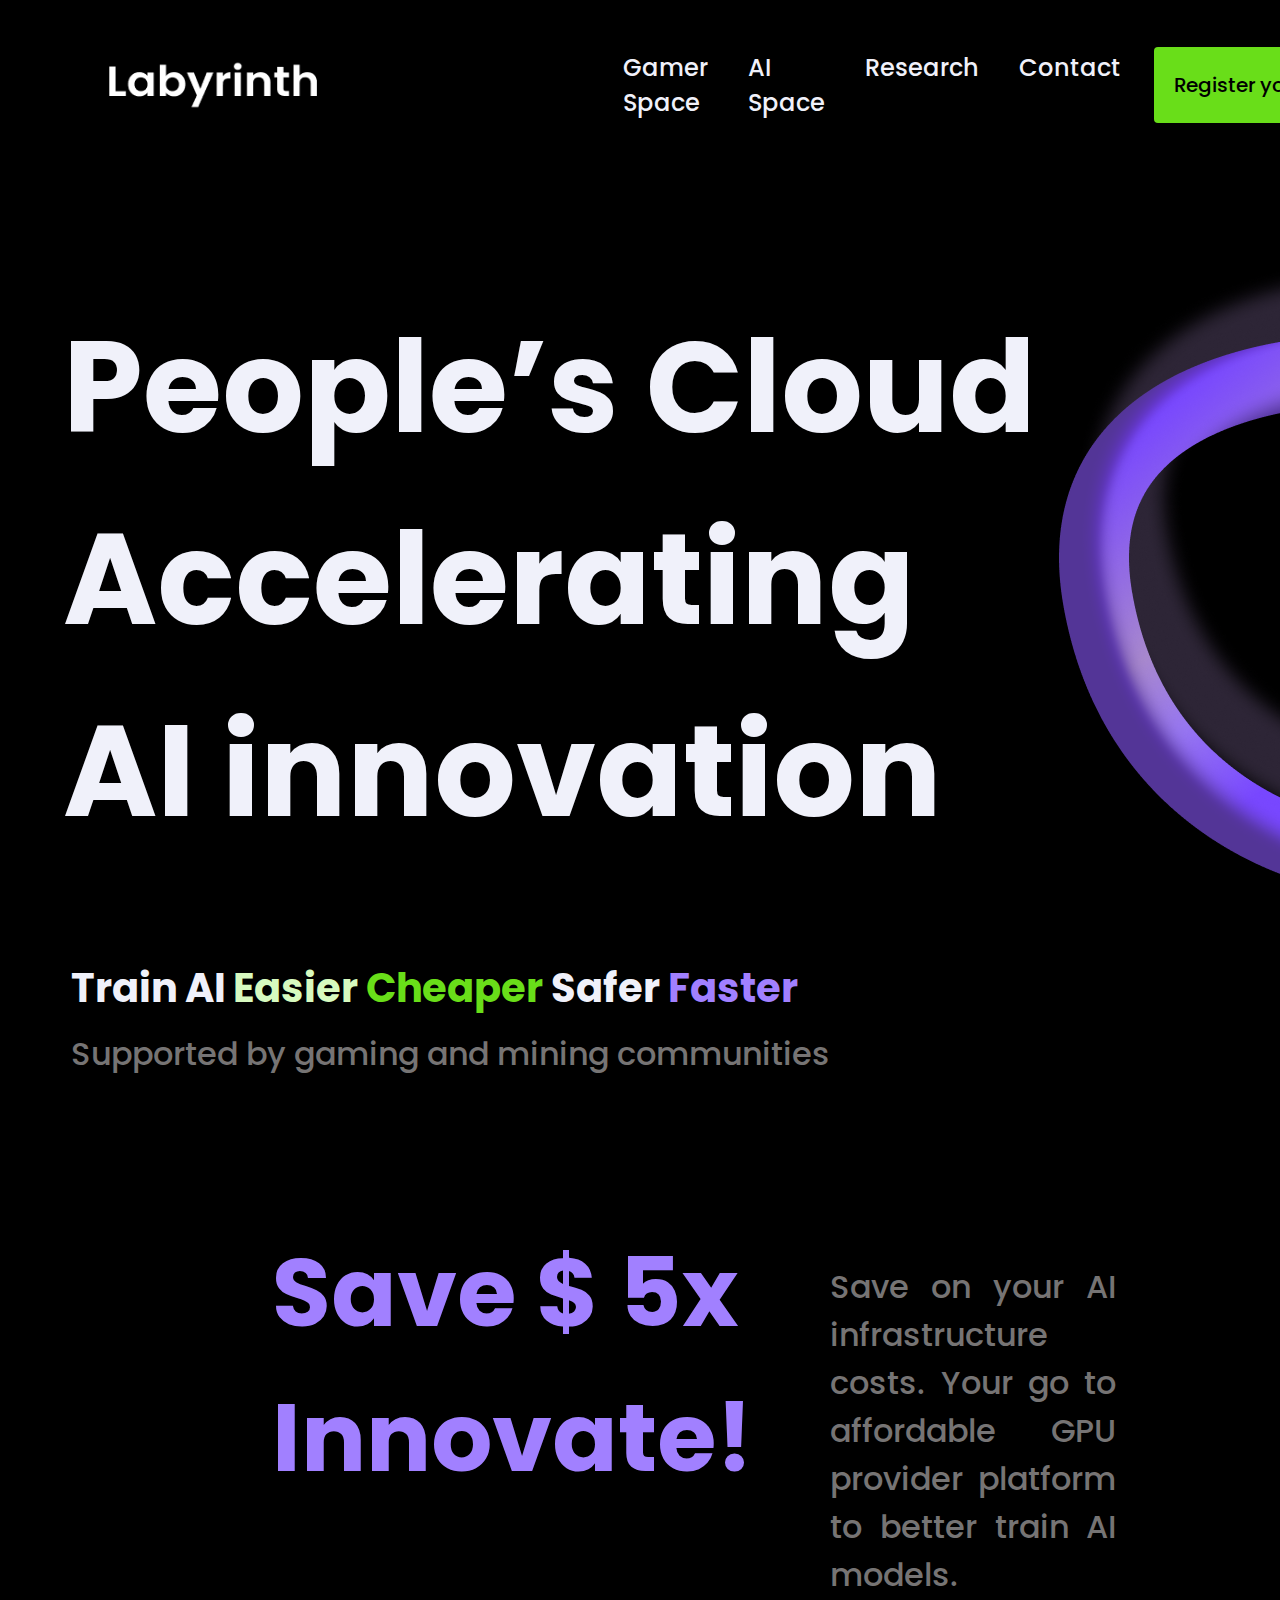
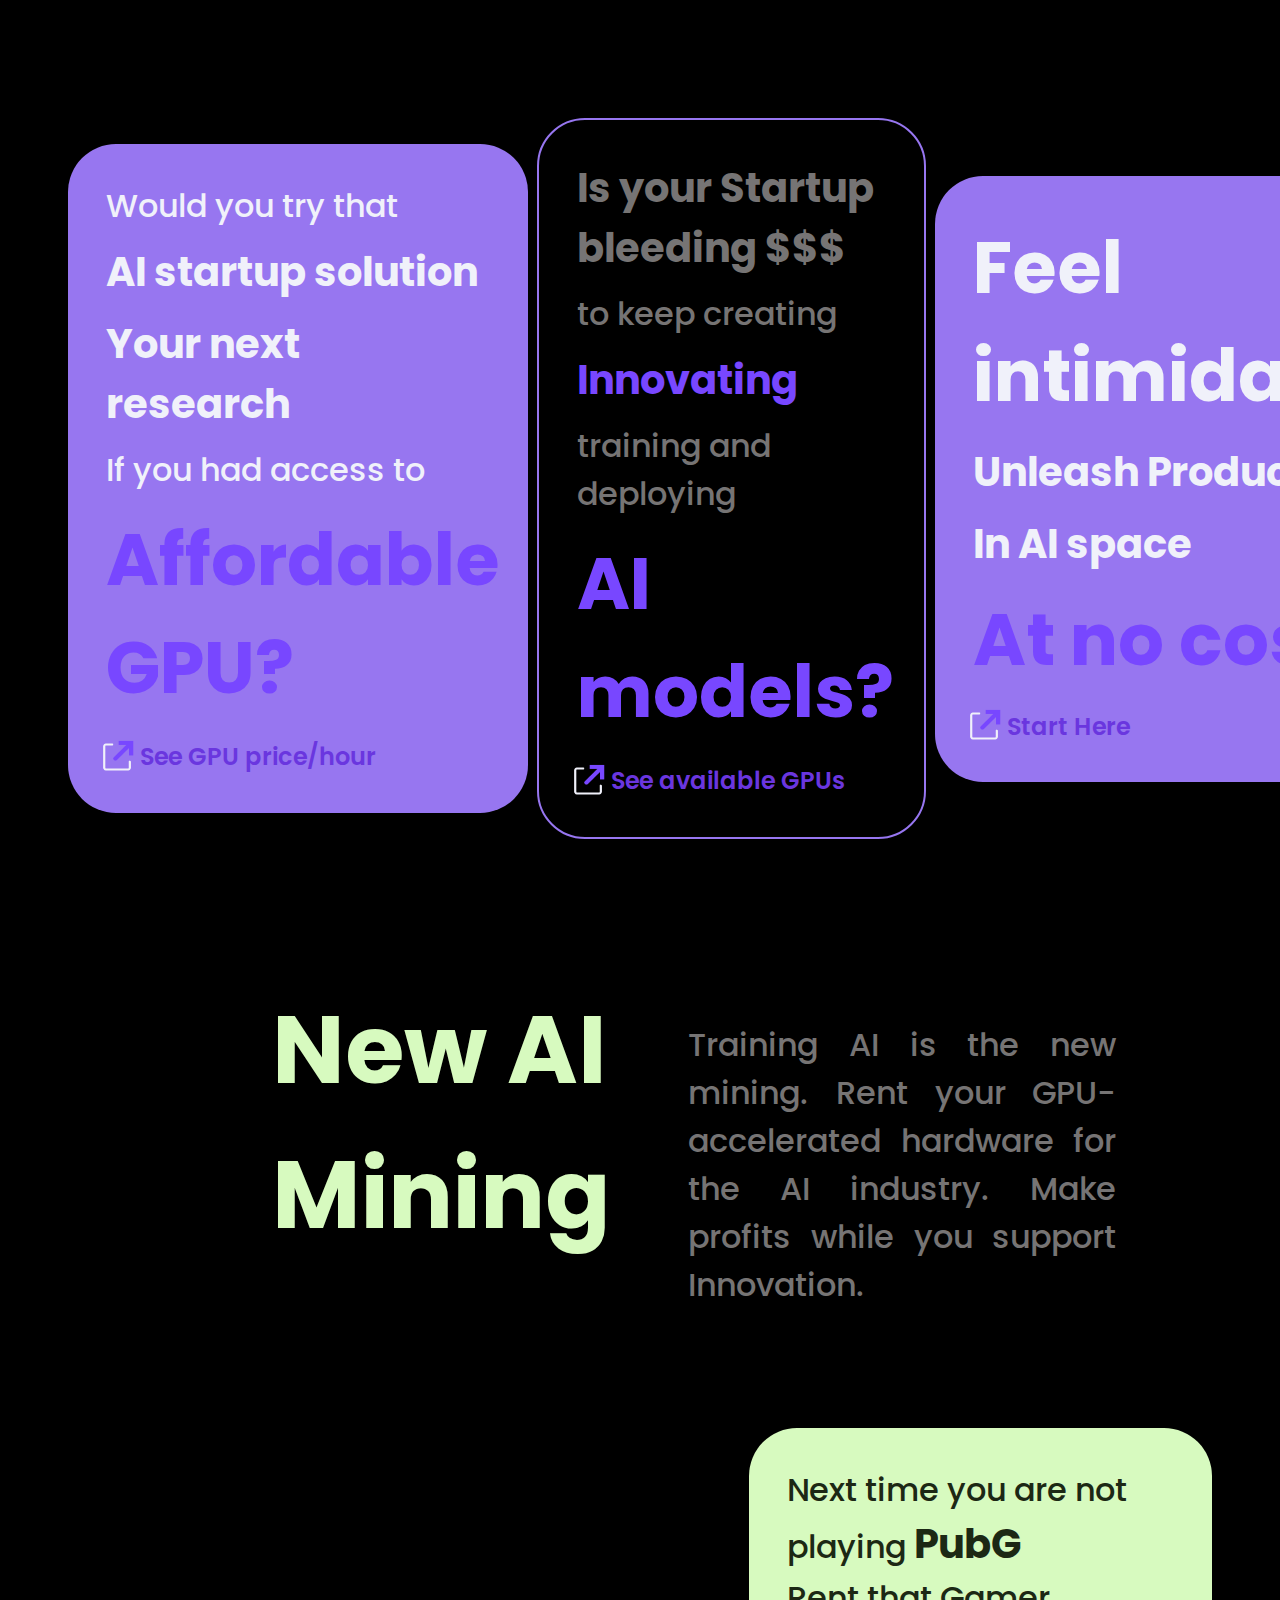
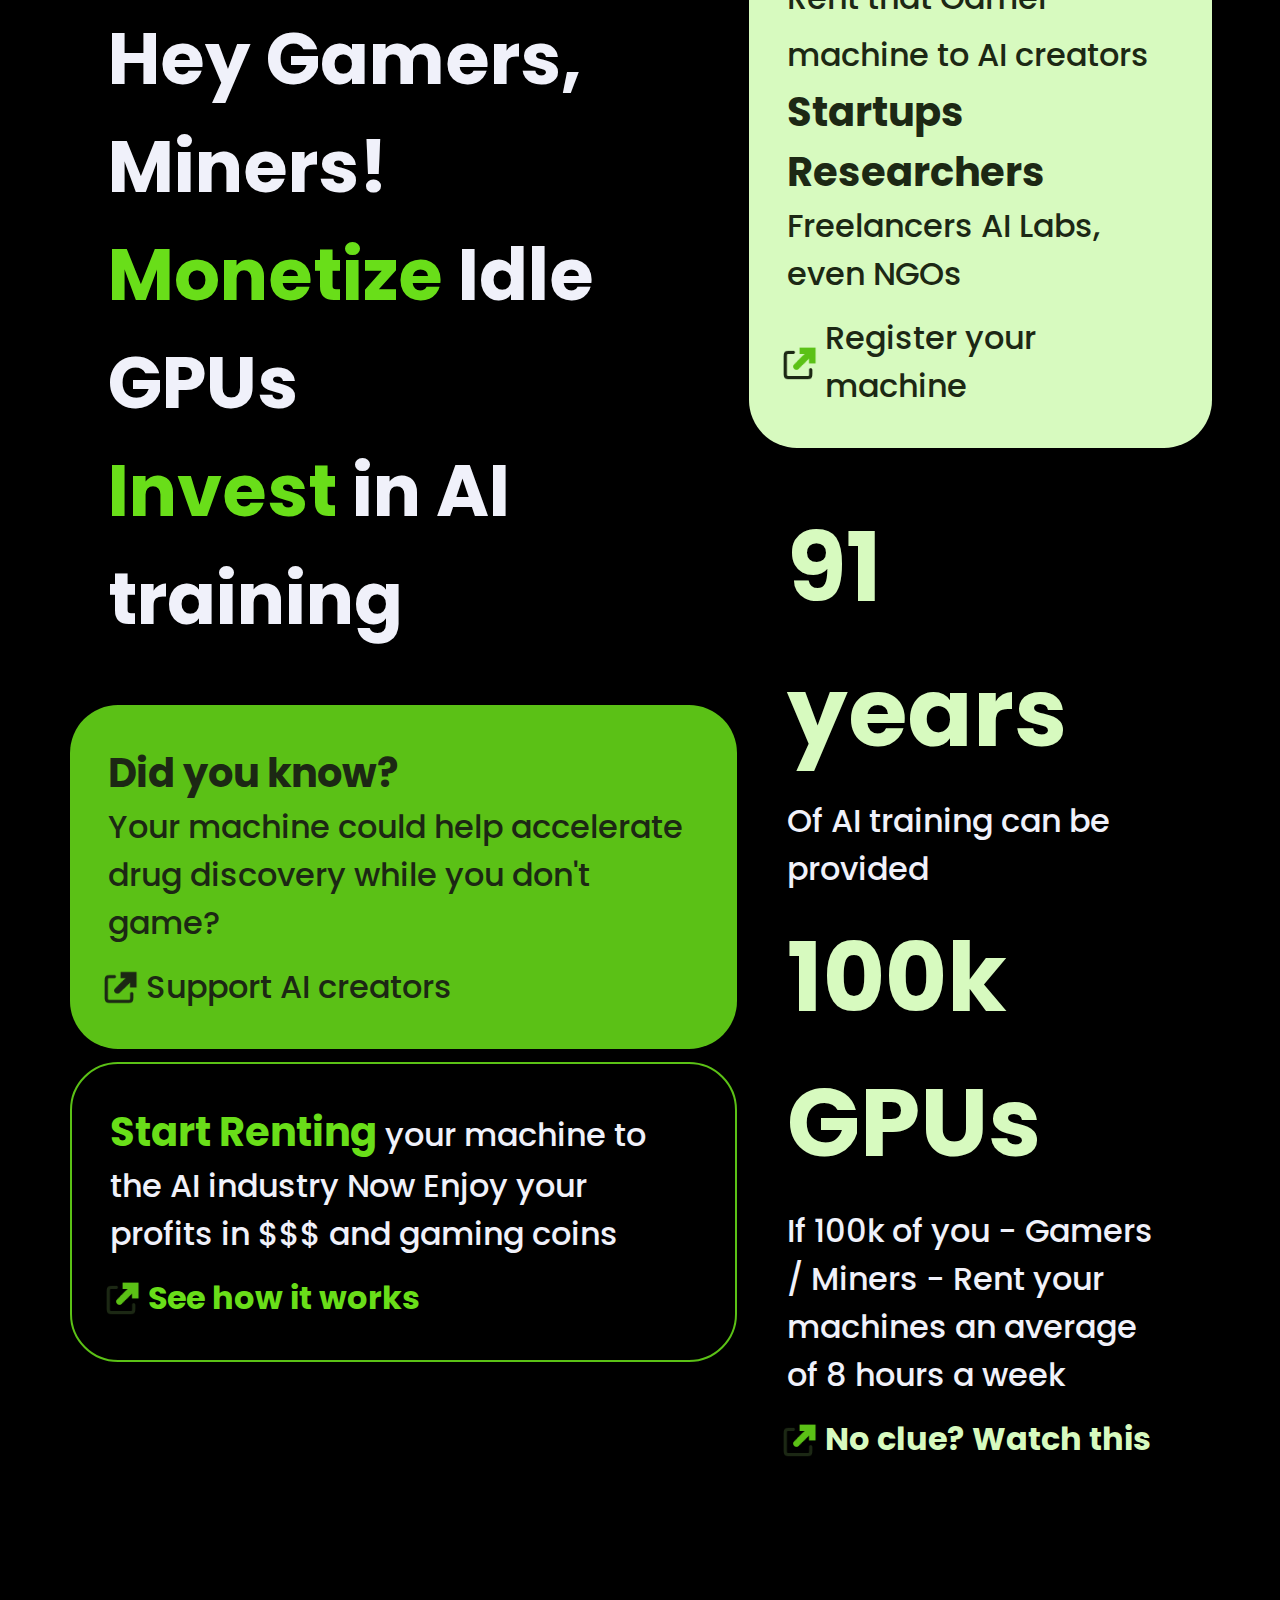
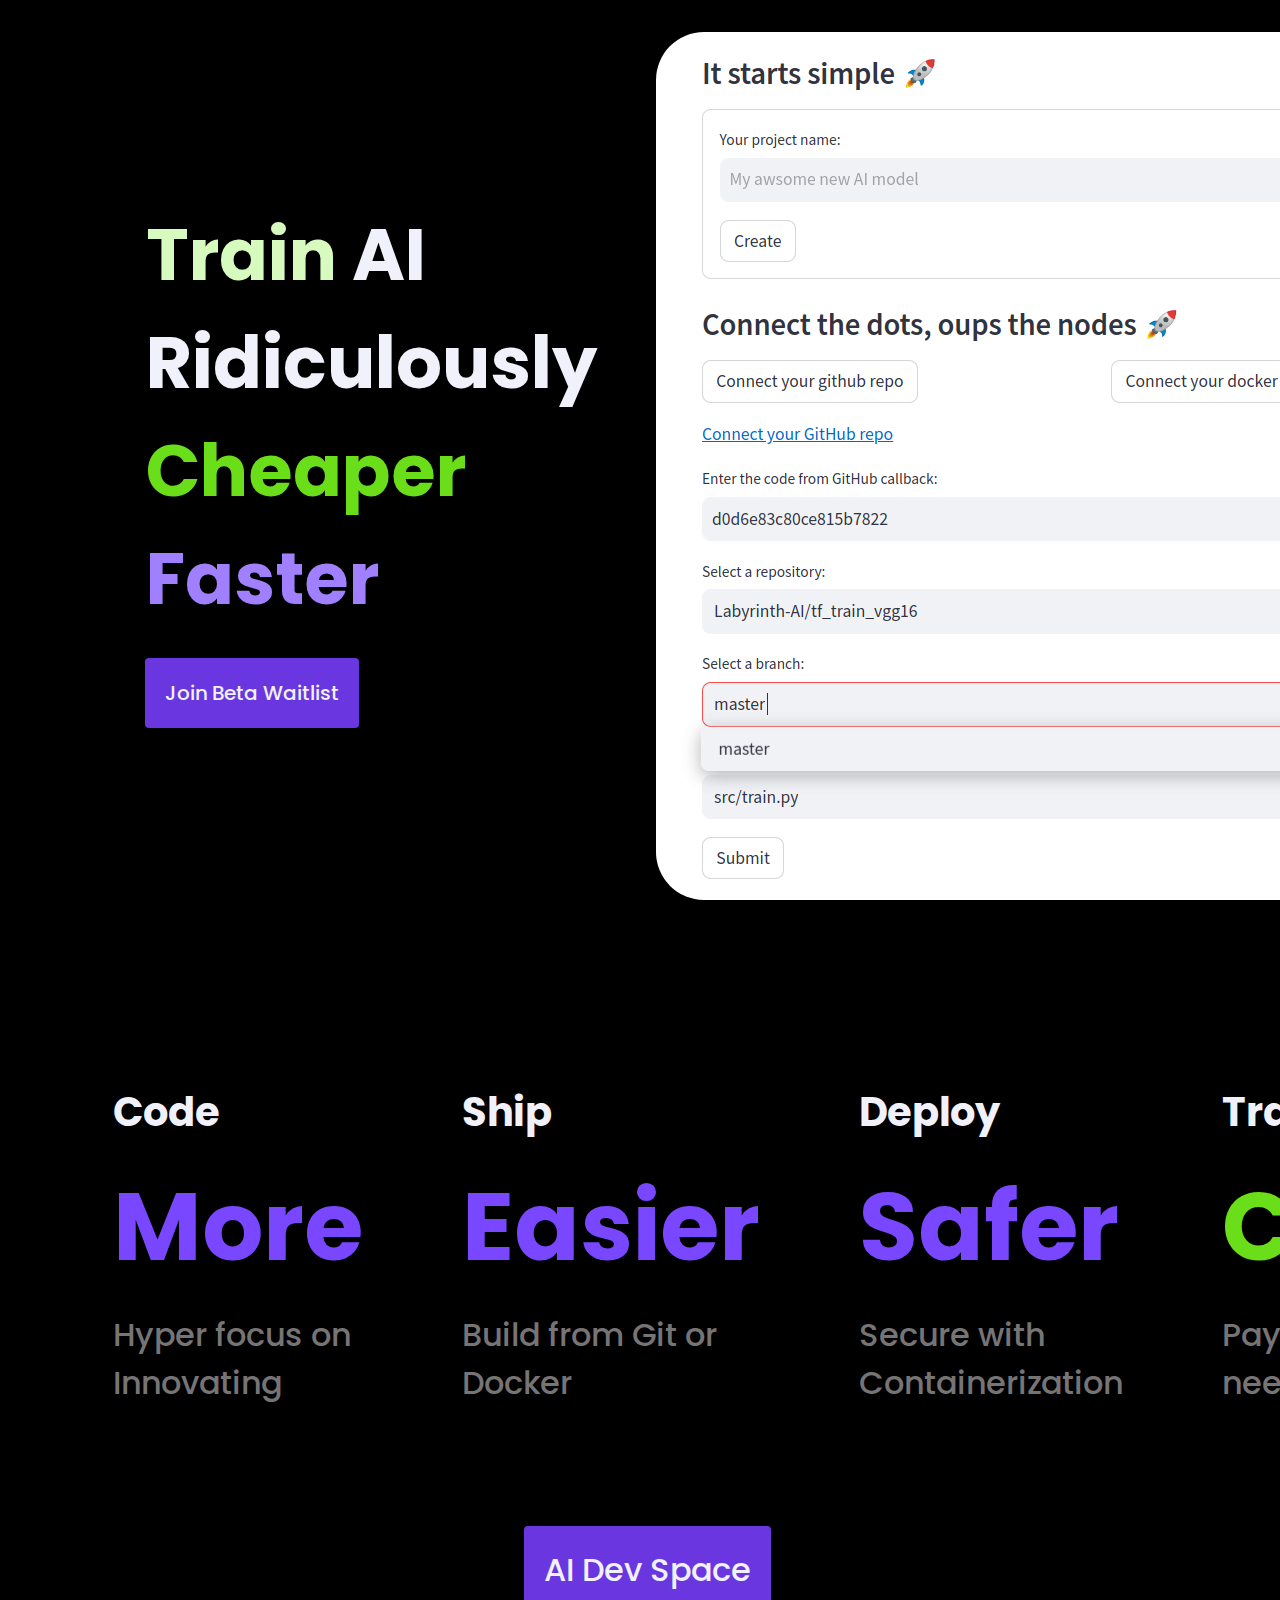
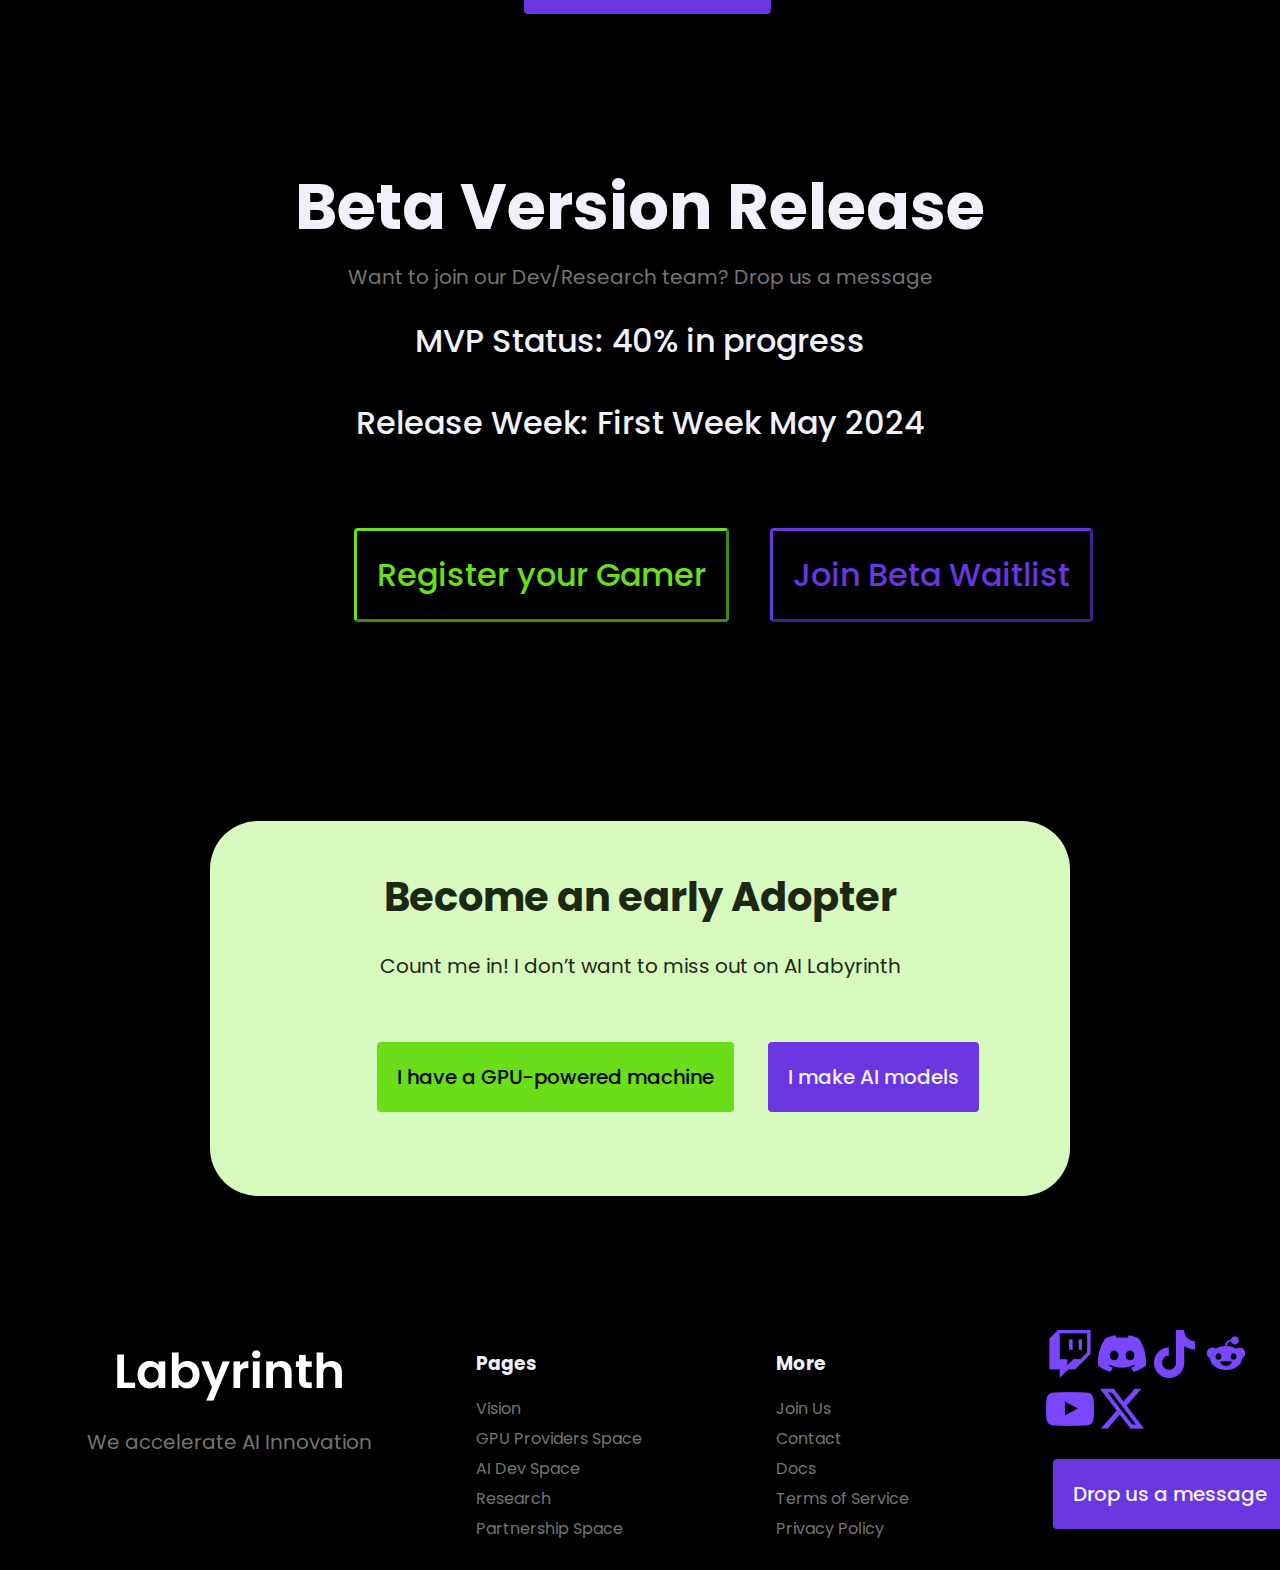
==== index.html @ 51600e89 "full moon init" ====
<!doctype html>
<html lang="en-US">
<head>
    <!-- Required meta tags -->
    <meta charset="UTF-8">
    <meta name="viewport" content="width=device-width, initial-scale=1.0">
    <meta http-equiv="X-UA-Compatible" content="ie=edge">
    <title>AI LABYRINTH</title>
    <link rel="preconnect" href="https://fonts.gstatic.com">
  <link rel="stylesheet" href="https://fonts.googleapis.com/css2?family=Poppins:wght@300;400;500;600;700;800;900&display=swap">
    <!-- Favicon -->
    <link rel="shortcut icon" href="images/favicon.ico"/>
    <link rel="stylesheet" href="css/main.css"/>
    <link rel="stylesheet" href="css/responsive.css"/>
</head>

<body>
    <!-- Loader -->
        <!-- <div id="loading">
            <div id="loading-center">
                <img src="images/loader.gif" alt="loader">
            </div>
        </div> -->
    <!-- loading end -->
    <header>
        <div class="logo">
            <img src="Assets/logo.png" alt="">
        </div>
        <div class="navbar-container">
            <div>
                <navbar>
                    <ul>
                        <li><a href="index.html">Gamer Space</a> </li>
                        <li><a href="index.html">AI Space</a> </li>
                        <li><a href="index.html">Research</a> </li>
                        <li><a href="index.html">Contact</a> </li>
                    </ul>
                </navbar>
            </div>
            <div class="nav-btns">
                <button id="register-gamer">Register your Gamer </button>
                <button id="join-laby">  Join the Laby</button>
            </div>

        </div>
    </header>

    <div class="landing">
        <div class="landing-text">
            <div class="landing-big-text">
            <h1> People’s Cloud <br> Accelerating  <br>
                AI innovation</h1>
            </div>
            <div class="bento-font-medium">
                <p class="bento-font-medium">Train AI <span class="highlight-vert-light"> Easier  </span> 
                    <span class="highlight-vert"> Cheaper  </span>
                    Safer  
                    <span class="highlight-mauve"> Faster  </span></p>
                <p class="bento-font-small highlight-grey">Supported by gaming and mining communities</p>
            </div>
        </div>
        <div class="landing-img">
            <img src="Assets/3D Object.png" alt="">
        </div>
    </div>
    <div> 
        <div class="bento-header">
            <div>
                <p class="bento-font-largest highlight-mauve"> Save $ 5x Innovate!</p>
            </div>
            <div class="description-container">
                <p class="bento-font-small highlight-grey"> Save on your AI infrastructure costs.
                    Your go to affordable GPU provider platform to better train AI models.
                </p>
            </div>
        </div>
        <div class="pitch-container">
            <div class="slider-left">
    
                <div class="bento-card mauve">
                    <p class="bento-font-small">Would you try that </p>
                    <p class="bento-font-medium">AI startup solution</p>
                    <p class="bento-font-medium">Your next research</p>
                    <p class="bento-font-small">If you had access to </p>
                    <p class="bento-font-large highlight-purple">Affordable GPU?</p>
                    <div class="bottom-bento-card">
                        <div class="arrow-open-icon"> <img src="Assets/arrow-open-icon-mauve.png" alt=""></div>
                        <div class="secondary-action"> <a href="">See GPU price/hour</a></div>
                    </div>
                </div>
            </div>
            <div class="slider-middle">
    
                <div class="bento-card" id="bento-mauve-dark">
                    <p class="bento-font-medium highlight-grey">Is your Startup bleeding $$$</p>
                    <p class="bento-font-small highlight-grey">to keep creating</p>
                    <p class="bento-font-medium highlight-purple">Innovating </p>
                    <p class="bento-font-small highlight-grey">training and deploying</p>
                    <p class="bento-font-large highlight-purple">AI models?</p>
                    <div class="bottom-bento-card">
                        <div class="arrow-open-icon"> <img src="Assets/arrow-open-icon-mauve.png" alt=""></div>
                        <div class="secondary-action"> <a href="">See available GPUs</a></div>
                    </div>
                </div>
            </div>
            <div class="slider-right">
    
                <div class="bento-card mauve">
                    <p class="bento-font-large">Feel intimidated?</p>
                    <p class="bento-font-medium">Unleash Productivity</p>
                    <p class="bento-font-medium">In AI space </p>
                    <p class="bento-font-large highlight-purple">At no cost</p>
                    <div class="bottom-bento-card">
                        <div class="arrow-open-icon"> <img src="Assets/arrow-open-icon-mauve.png" alt=""></div>
                        <div class="secondary-action"> <a href="">Start Here</a></div>
                    </div>
                </div>
            </div>
        </div>
        <div class="bento-header">
            <div>
                <p class="bento-font-largest highlight-vert-light"> New AI Mining</p>
            </div>
            <div class="description-container">
                <p class="bento-font-small highlight-grey"> Training AI is the new mining. Rent your GPU-accelerated hardware for the AI industry. Make profits while you support Innovation.</p>
            </div>
        </div>
        <div class="pitch-container">

            <div class="slider-middle">
                <div class="bento-card">
                    <p class="bento-font-large"> Hey Gamers, Miners!<span class="highlight-vert"> Monetize </span>  Idle GPUs <br> <span class="highlight-vert"> Invest </span> in AI training</p>
                </div>
                <div class="bento-container-small">

                    <div class="bento-card vert">
                        <p class="bento-font-small">
                            <span class="bento-font-medium">Did you know?</span> <br>Your machine could help accelerate drug discovery while you don't game?
                        </p>
                        <div class="bottom-bento-card">
                            <div class="arrow-open-icon"> <img src="Assets/arrow-open-icon-dark.png" alt=""></div>
                            <div> <a href=""> <p class="bento-font-small">Support AI creators </p> </a></div>
                        </div>
                    </div>
                    <div class="bento-card" id="bento-dark">
                        
                        <p class="bento-font-small"> 
                            <span class="bento-font-medium highlight-vert">Start Renting</span> your machine to the AI industry Now Enjoy your profits in $$$ and gaming coins
                        </p>
                        <div class="bottom-bento-card">
                            <div class="arrow-open-icon"> <img src="Assets/arrow-open-icon-vert.png" alt=""></div>
                            <div> <a href="">  <p class="bento-font-small highlight-vert"> See how it works </p> </a></div>
                        </div>
                    </div>
    
                </div>
    
            </div>
            <div class="slider-right">
                <div class="bento-card vert-light">
                    <p class="bento-font-small"> Next time you are not playing <span class="bento-font-medium">PubG</span>
                    <br> Rent that Gamer machine to AI creators<span class="bento-font-medium"> Startups Researchers </span> Freelancers AI Labs, even NGOs </p>
                    <div class="bottom-bento-card">
                        <div class="arrow-open-icon"> <img src="Assets/arrow-open-icon-vert.png" alt=""></div>
                        <div> <a href=""> <p class="bento-font-small"> Register your machine </p> </a></div>
                    </div>
                </div>
                <div class="bento-card">
                    <p class="bento-font-largest highlight-vert-light"> 
                        91 years
                    </p>
                    <p class="bento-font-small">Of AI training can be provided</p>
                    <p class="bento-font-largest highlight-vert-light"> 
                        100k GPUs
                    </p>
                    <p class="bento-font-small">If 100k of you - Gamers / Miners - Rent your machines an average of 8 hours a week</p>
                    <div class="bottom-bento-card">
                        <div class="arrow-open-icon"> <img src="Assets/arrow-open-icon-vert.png" alt=""></div>
                        <div> <a href=""> <p class="bento-font-small highlight-vert-light">No clue? Watch this</p> </a></div>
                    </div>
                </div>
    
            </div>
    
        </div>
    </div>
   
    <div class="demo-container">
        <div class="slider-left"> 
            <p class="bento-font-large"> <span class="highlight-vert-light">Train </span>AI <br>Ridiculously 
                <br> <span class="highlight-vert"> Cheaper</span> <br>
                <span class="highlight-mauve"> Faster</span></p> 
            <div class="nav-btns">
                <button class="nav-btn" id="join-beta"> Join Beta Waitlist</button>
            </div>
        </div>
        <div class="demo-video-container slider-right"> 
            <div class="landing-img">
                <img src="Assets/laby_demo1.png" alt="">
            </div>
        </div>
    </div>
    <div>
        <div class="pitch-container">
            <div class="bento-card">
                <p class="bento-font-medium">Code</p>
                <p class="bento-font-largest highlight-purple">More</p>
                <p class="bento-font-small highlight-grey">Hyper focus on Innovating</p>
            </div>
            <div class="bento-card">
                <p class="bento-font-medium">Ship</p>
                <p class="bento-font-largest highlight-purple">Easier</p>
                <p class="bento-font-small highlight-grey">Build from Git or Docker</p>
            </div>
            <div class="bento-card">
                <p class="bento-font-medium">Deploy</p>
                <p class="bento-font-largest highlight-purple">Safer</p>
                <p class="bento-font-small highlight-grey">Secure with Containerization</p>
            </div>
            <div class="bento-card">
                <p class="bento-font-medium">Train</p>
                <p class="bento-font-largest highlight-vert">Cheaper</p>
                <p class="bento-font-small highlight-grey">Pay for just your GPU needs</p>
            </div>
        </div>
        <div class="centered-btn"> 
            <div class="nav-btns">
                <button class="nav-btn" id="join-beta"> <span class="bento-font-small">AI Dev Space</span></button>
            </div>
        </div>
    </div>
    <div class="beta-container">
        <div>
            <h2>Beta Version Release</h2>
            <p class="highlight-grey">Want to join our Dev/Research team? <a href="#" class="highlight-grey"> Drop us a message</a></p>
            
        </div>
        <div class="row">
            <div style="width: -webkit-fill-available;"> <p class="bento-font-small"> MVP Status: 40% in progress</p></div>  
        </div>
        <div class="row">
            <div style="width: -webkit-fill-available;"> <p class="bento-font-small"> Release Week: First Week May 2024</p></div>  
        </div>
        <div class="row">
            <div class="nav-btns">
                <button id="join-laby"> <span  class="bento-font-small"> Register your Gamer </span></button>
                <button id="join-laby-mauve">  <span  class="bento-font-small">Join Beta Waitlist</span></button>
            </div>
        </div>

    </div>

    <div class="beta-container">
        <div class="bento-card vert-light">
            <!-- <div class="row">
                <input type="email" placeholder="Here is my @email, I don’t want to miss out on AI Labyrinth">
            </div> -->
            <div class="row">
                <p class="bento-font-medium">Become an early Adopter</p>
            </div>
            <div>
                <p class="highlight-grey"> Count me in! I don’t want to miss out on AI Labyrinth</p>
            </div>
            <div class="row">
                <div class="nav-btns">
                    <button id="register-gamer"> I have a GPU-powered machine</button>
                    <button id="join-beta">I make AI models</button>
                </div>
            </div>

        </div>
    </div>
    <!-- Footer -->
    
    <footer>
        <div class="footer-section"> 
            <div class="logo-div">
                <div class="logo">
                    <img src="Assets/logo.png" alt="">
                </div>
                <div>
                    <p class="highlight-grey">We accelerate AI Innovation</p>
                </div>
            </div>
        
            <div class="footer-div">
                <div class="footer-links">
                    <div class="column">
                        <h3>Pages</h3>
                        <ul class="highlight-grey">
                            <li><a href="#">Vision</a></li>
                            <li><a href="#">GPU Providers Space</a></li>
                            <li><a href="#">AI Dev Space</a></li>
                            <li><a href="#">Research</a></li>
                            <li><a href="#">Partnership Space</a></li>
                        </ul>
                    </div>
                    <div class="column">
                        <h3>More</h3>
                        <ul class="highlight-grey">
                            <li><a href="#">Join Us</a></li>
                            <li><a href="#">Contact</a></li>
                            <li><a href="#">Docs</a></li>
                            <li><a href="#">Terms of Service</a></li>
                            <li><a href="#">Privacy Policy</a></li>
                        </ul>
                    </div>
                </div>
            </div>
        
            <div>
                <div class="social-icons">
                    <a href="#"><img src="Assets/Social_Twitch.png" alt=""></a>
                    <a href="#"><img src="Assets/Social_Discord.png" alt=""></a>
                    <a href="#"><img src="Assets/Social_Tiktok.png" alt=""></a>
                    <a href="#"><img src="Assets/Social_Reddit.png" alt=""></a>
                    <a href="#"><img src="Assets/Social_YT.png" alt=""></a>
                    <a href="#"><img src="Assets/Social Icons.png" alt=""></a>
                </div>
                <div class="nav-btns">
                    <button id="join-beta">Drop us a message</button>
                </div>
            </div>
        </div>
        
    </footer>
    

    <script src="js/script.js"></script>
</body>

</html>
---- css/main.css ----
body{
    background-color: #000000;
    color: #f0f1fa; 
    font-family: 'Poppins', sans-serif;
    overflow-x: hidden;
    margin: 1%;
}

a { color: #f0f1fa; outline: none; text-decoration: none !important; font-family: 'Poppins', sans-serif; font-weight: 400;}
a:focus, a:hover { color: #69DE19; outline: none; font-weight: 500;}
header { position: relative; width: 100%; display: flex; gap: 12%;z-index: 999; align-items: center;}

header .logo img{width: 400px; height: 72px; }
header .navbar-container{display: inline-flex; align-items: center;}
/* header navbar {font-weight: 500; font-size: 24px; text-align: right; } */
header navbar ul {float: right; display: inline-flex; text-align: left; }
header navbar ul li { list-style: none; margin:20px; position: relative;  }
header navbar ul li a {font-weight: 500; font-size: 24px; text-align: right;}

.nav-btns {
    position: relative;
    display: inline-flex;
  }
  
.nav-btns button {
    white-space: nowrap;
    border-radius: 4px;
    padding: 20px; font-size: 20px;
    font-family: 'Poppins', sans-serif;
    font-weight: 500;
    cursor: pointer;
    margin: 8% 3%;
  }
  
.nav-btns button:hover {
    background-color: #69DE19; 
  }
  
  #register-gamer{
    background-color: #69DE19; 
    border: none; color: #000000; 
  }

  #join-laby{
    border-width: 3px;
    border-color:  #69DE19;
    background-color: transparent;
    color: #69DE19; 
  }
  #join-laby-mauve{
    border-width: 3px;
    border-color:  #6A36DF;
    background-color: transparent;
    color: #6A36DF; 
  }


#join-beta{
  background-color: #6A36DF; 
  border: none; color: #f0f1fa;

}
.centered-btn {
  display: flex;
  justify-content: center;
  align-items: center;
  height: 100%;
}

h1 {color: #f0f1fa; font-family: 'Poppins', sans-serif; font-size: 128px; font-weight: 700;}
h2 {color: #f0f1fa; font-family: 'Poppins', sans-serif; font-size: 64px; font-weight: 700; margin: auto;}

p {color: #f0f1fa; font-family: 'Poppins', sans-serif; margin: 4px; padding: 4px; font-size: 20px; font-weight: 400;}

.landing{
    display: flex;
    margin: 4%;
    gap: 2%;
}
.landing .landing-text .landing-big-text{white-space: nowrap;}
.landing .landing-text .landing-small-text p{font-size: 32px;}
.landing-img{  width: 20vw;}

.pitch-container, .demo-container{
  display: flex;
  /* gap: 2%; */
  margin: 4%;
  justify-content: space-evenly;
  align-items: center
}
.bento-header, .demo-container{
  margin: 10% 10% 5% 20%;
  display: flex;
  gap: 5%;
}
.demo-container{
  margin: 10%;
  display: flex;
  gap: 5%;
}
.beta-container{
  display: flex;
  flex-direction: column;
  justify-content: center;
  margin: 10% 15%;
  text-align: center;
}
.row{
  display: inline-flex;
  align-items: center;
  justify-content: space-evenly;
  margin: 1% 15% 1% 15%;
  width: -webkit-fill-available;
}
.description-container{
  align-items: center;
  margin: 5% 2%;
  text-align: justify;
  justify-content: center;
}
.slider-left,.slider-middle,.slider-right{
  display: block;
}


.bento-card {  
  display: inline-block;
  border-radius: 48px;
  border: none;
  /* justify-content: space-between; */
  align-items: stretch;
  padding: 30px; margin: 1%;
  /* text-align: center; */
  width: -webkit-fill-available;
}

.bento-container-small{
  display: inline-block;
}

.bento-card.mauve{background-color: #9776F0; color: #f0f1fa;}
.bento-card.vert-light {background-color: #D7FABF;}
.bento-card.vert-light p {
  color: #1c2814;
}

.bento-card.vert,
.bento-container-small.bento-card.vert {
  background-color: #5bc116;
}
.bento-card.vert p{
  color: #1c2814;
}
#bento-dark {
  border: 2px solid #5BC116;
}
#bento-mauve-dark {
  border: 2px solid #9776F0;
}

.bento-card.grey {background-color: #505050;}
.bento-card.grey p {
  color: #f0f1fa;
  text-align: center;
}



.bento-font-small{font-size: 32px; font-weight: 500;}
.bento-font-medium{font-size: 40px; font-weight: 700;}
.bento-font-large{font-size: 72px; font-weight: 700;}
.bento-font-largest{font-size: 96px; font-weight: 700;}
.highlight-vert-light{color: #d7fabf; font-weight: 700;}
.highlight-vert{color: #69DE19; font-weight: 700;}
.highlight-mauve{color: #A180FF; font-weight: 700;}
.highlight-purple{color: #7847ff; font-weight: 700;}
.highlight-grey{color: #767474;}
.highlight-grey li a{color: #767474;}
.arrow-open-icon{margin-top: 3%;}
.arrow-open-icon img{width: 38px; height: 38px;}
.bottom-bento-card{display: inline-flex; align-items: center;}
.secondary-action{margin: 4px;}
.secondary-action a {font-size: 24px; color: #6A36DF; font-weight: 600;} 

.demo-video-container{
width: 100%;
}

.demo-video-container img{
border-radius: 48px;  }

input[type="email"] {
  width: 100%;
  padding: 10px; 
  border: 1.5px solid #7847FF;
  border-radius: 48px; 
  box-sizing: border-box;
  font-size: 20px;
  background-color: #000000;
}

input[type="email"]::placeholder {
  color: #f0f1fa; 
  font-family: 'Poppins', sans-serif; font-weight: 400;
}


input[type="email"]:hover {
  border-color: #69DE19; 
  color: #69DE19; 
}


input[type="email"]:focus {
  border-color: #69DE19; 
  color: #69DE19;
}

input[type="email"]::placeholder:hover {
  color: #69DE19; 
}

input[type="email"]::placeholder:focus {
  color: #69DE19; 
}

/* Footer CSS */
.footer-section {
  display: flex;
  justify-content: space-evenly;
  align-items: flex-start;
}

.footer-div {
  display: flex;
  flex-direction: row;
}

.logo-div {
  display: flex;
  flex-direction: column;
  text-align: center;
}
.footer-links{
  display: inline-flex;
  width: 600px;
}

.footer-links .column {
  flex: 1;
  margin: 0 5%;
}

.footer-links .column ul {
  list-style-type: none;
  padding: 0;
}

.footer-links .column ul li {
  margin-bottom: 5px;
}

.social-icons{
  justify-content: space-evenly;

}

.social-icons a img{
  width: 48px;height: 48px;

}
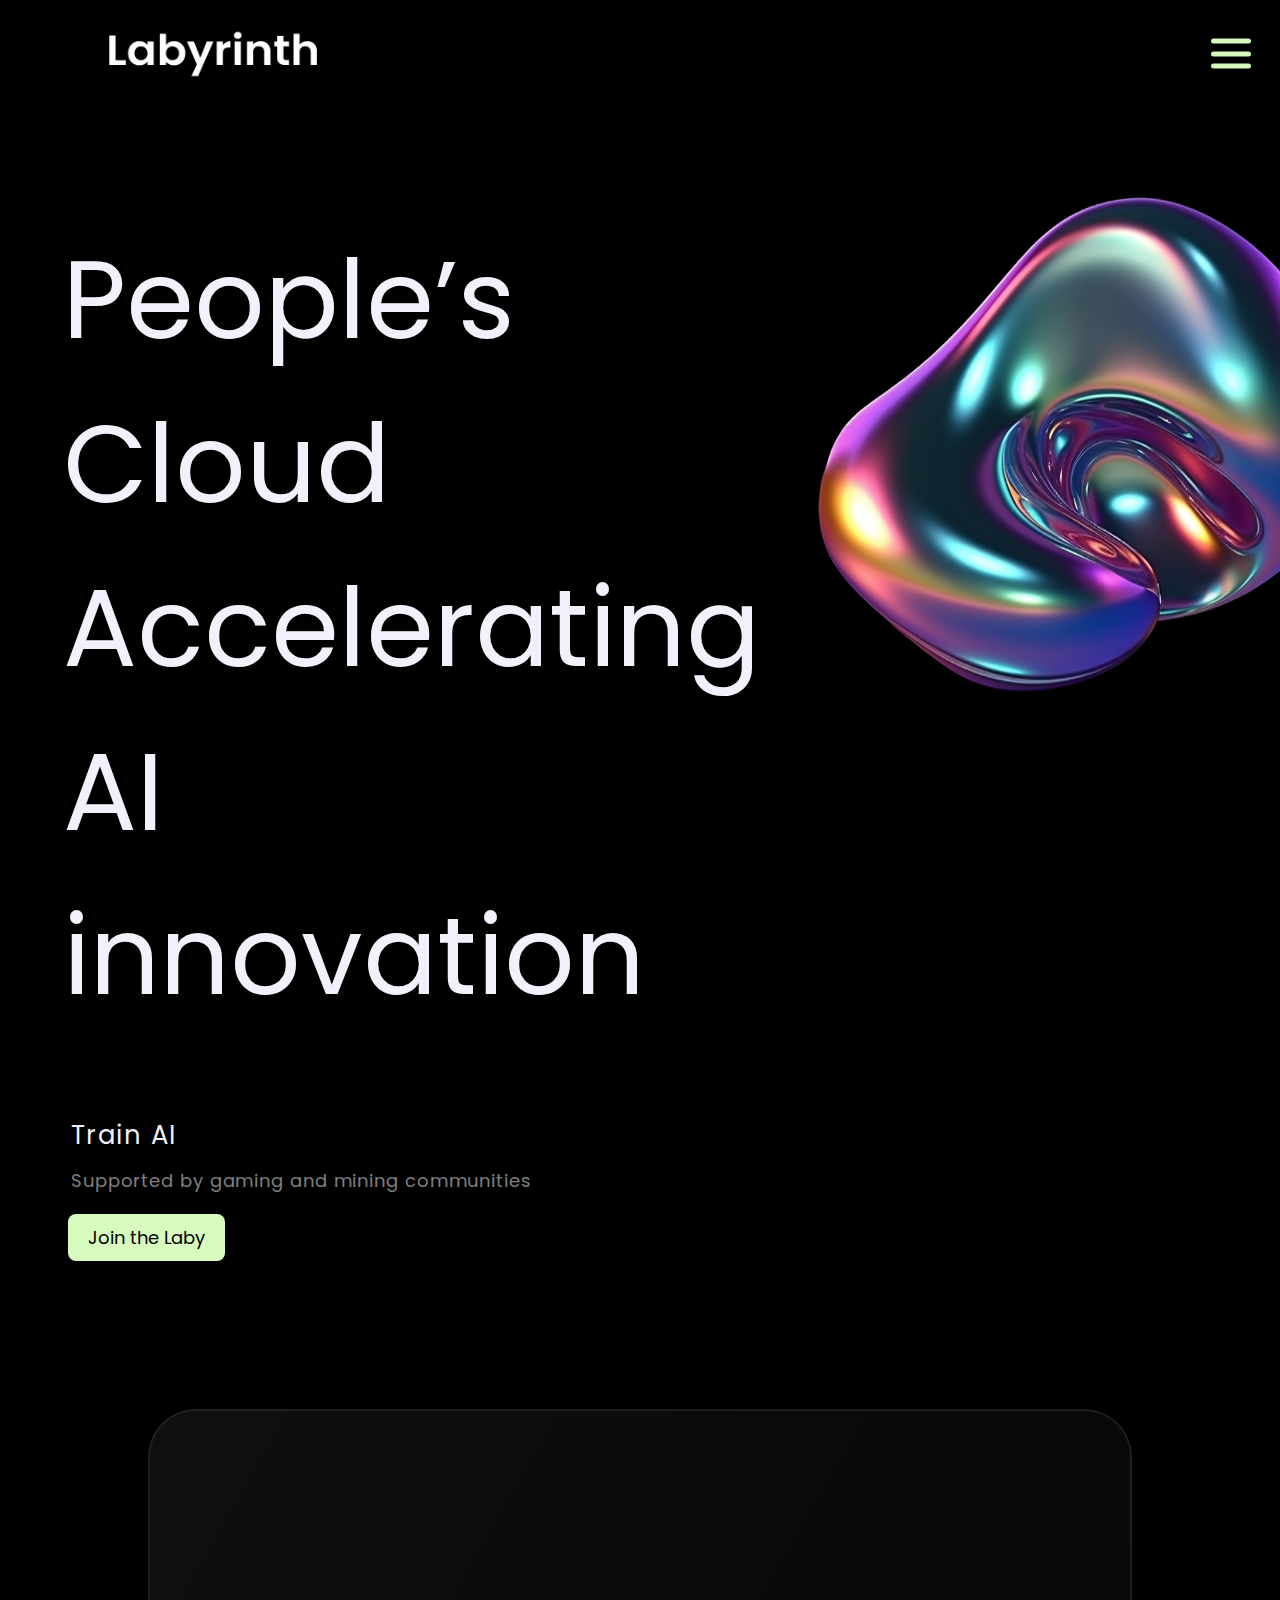
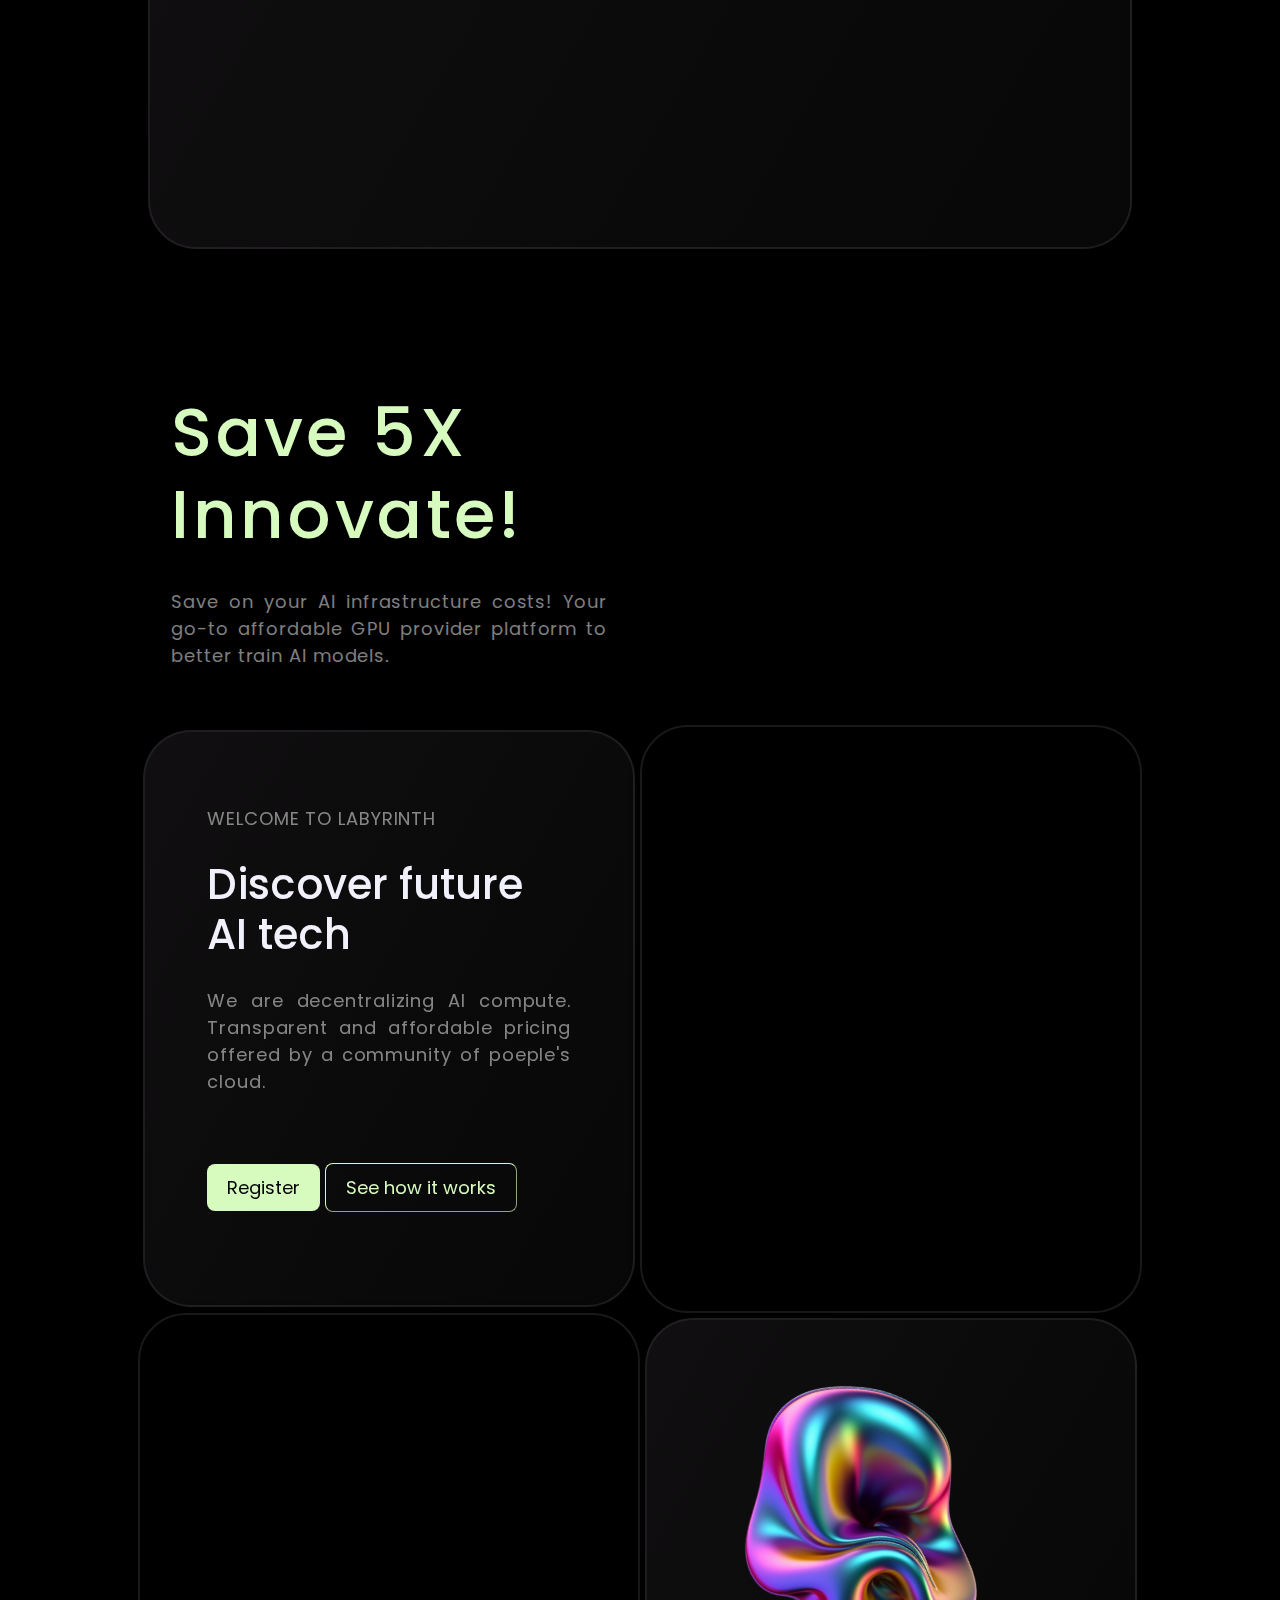
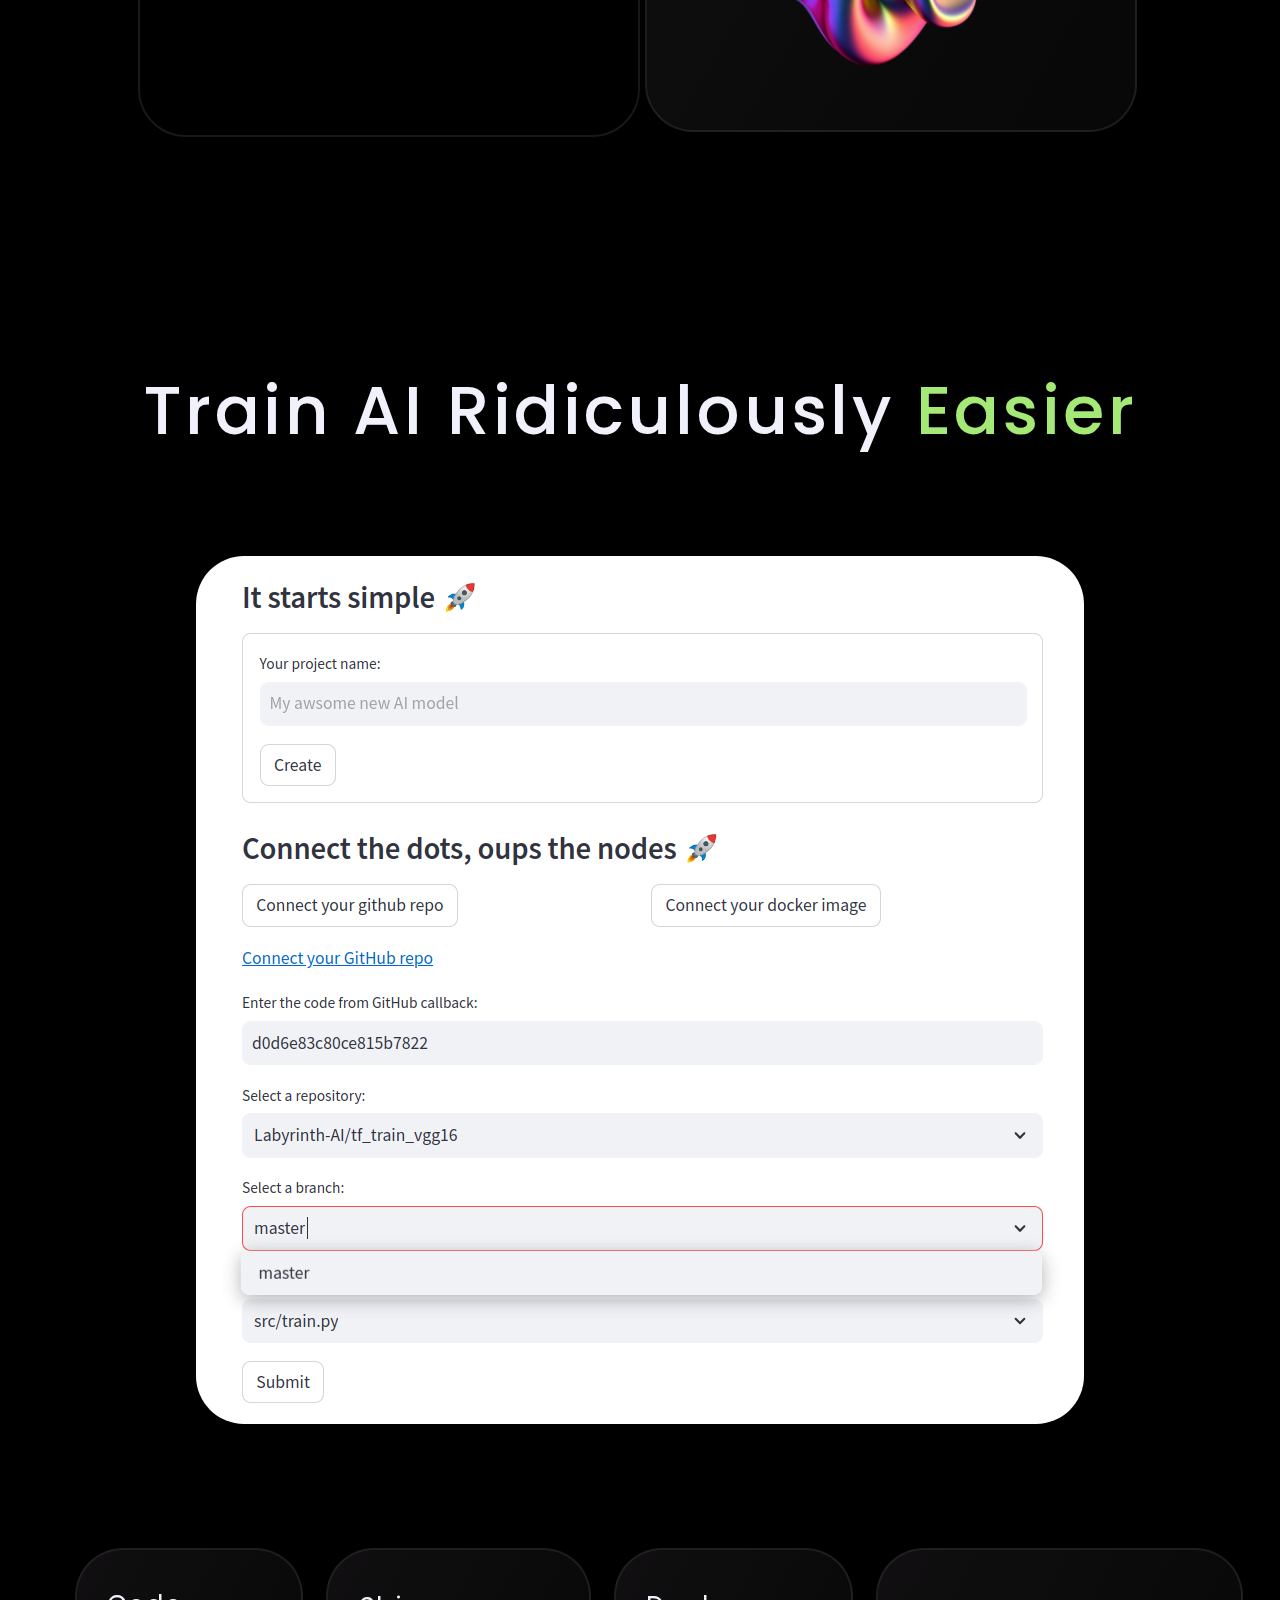
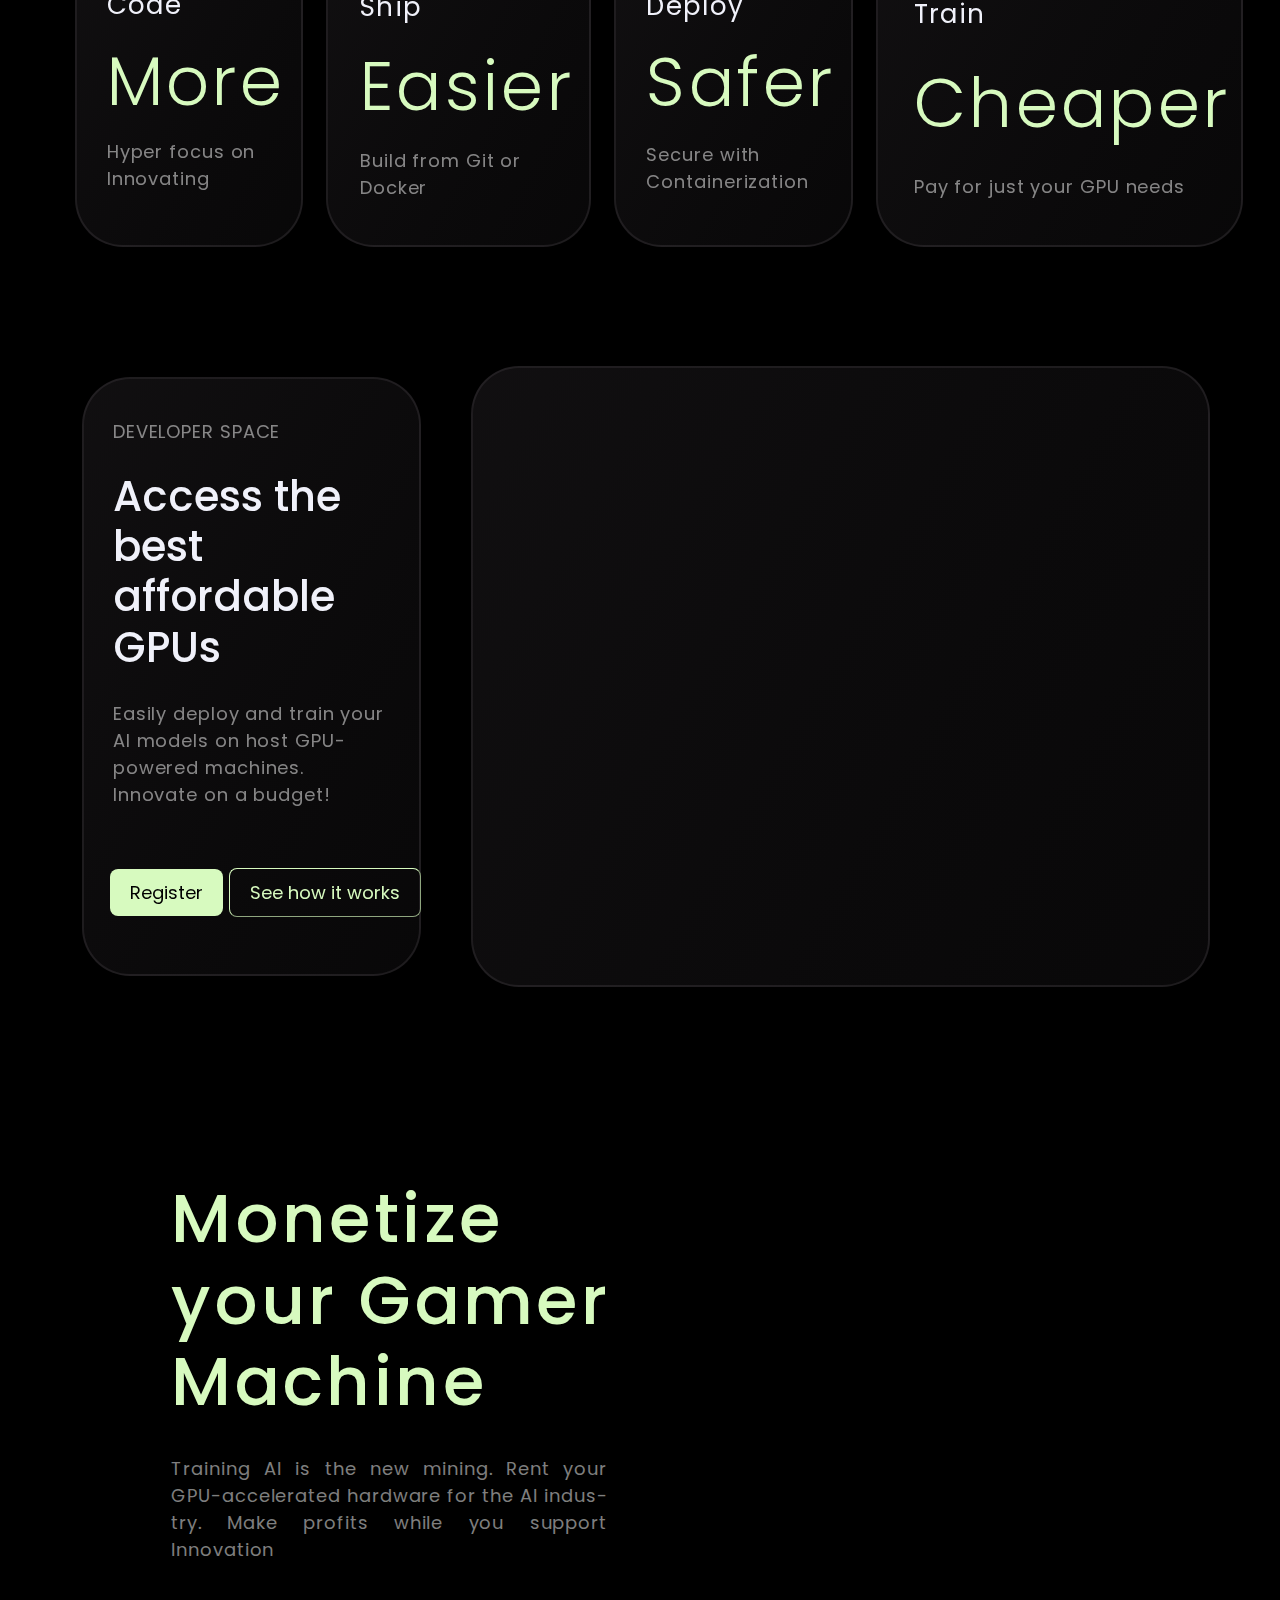
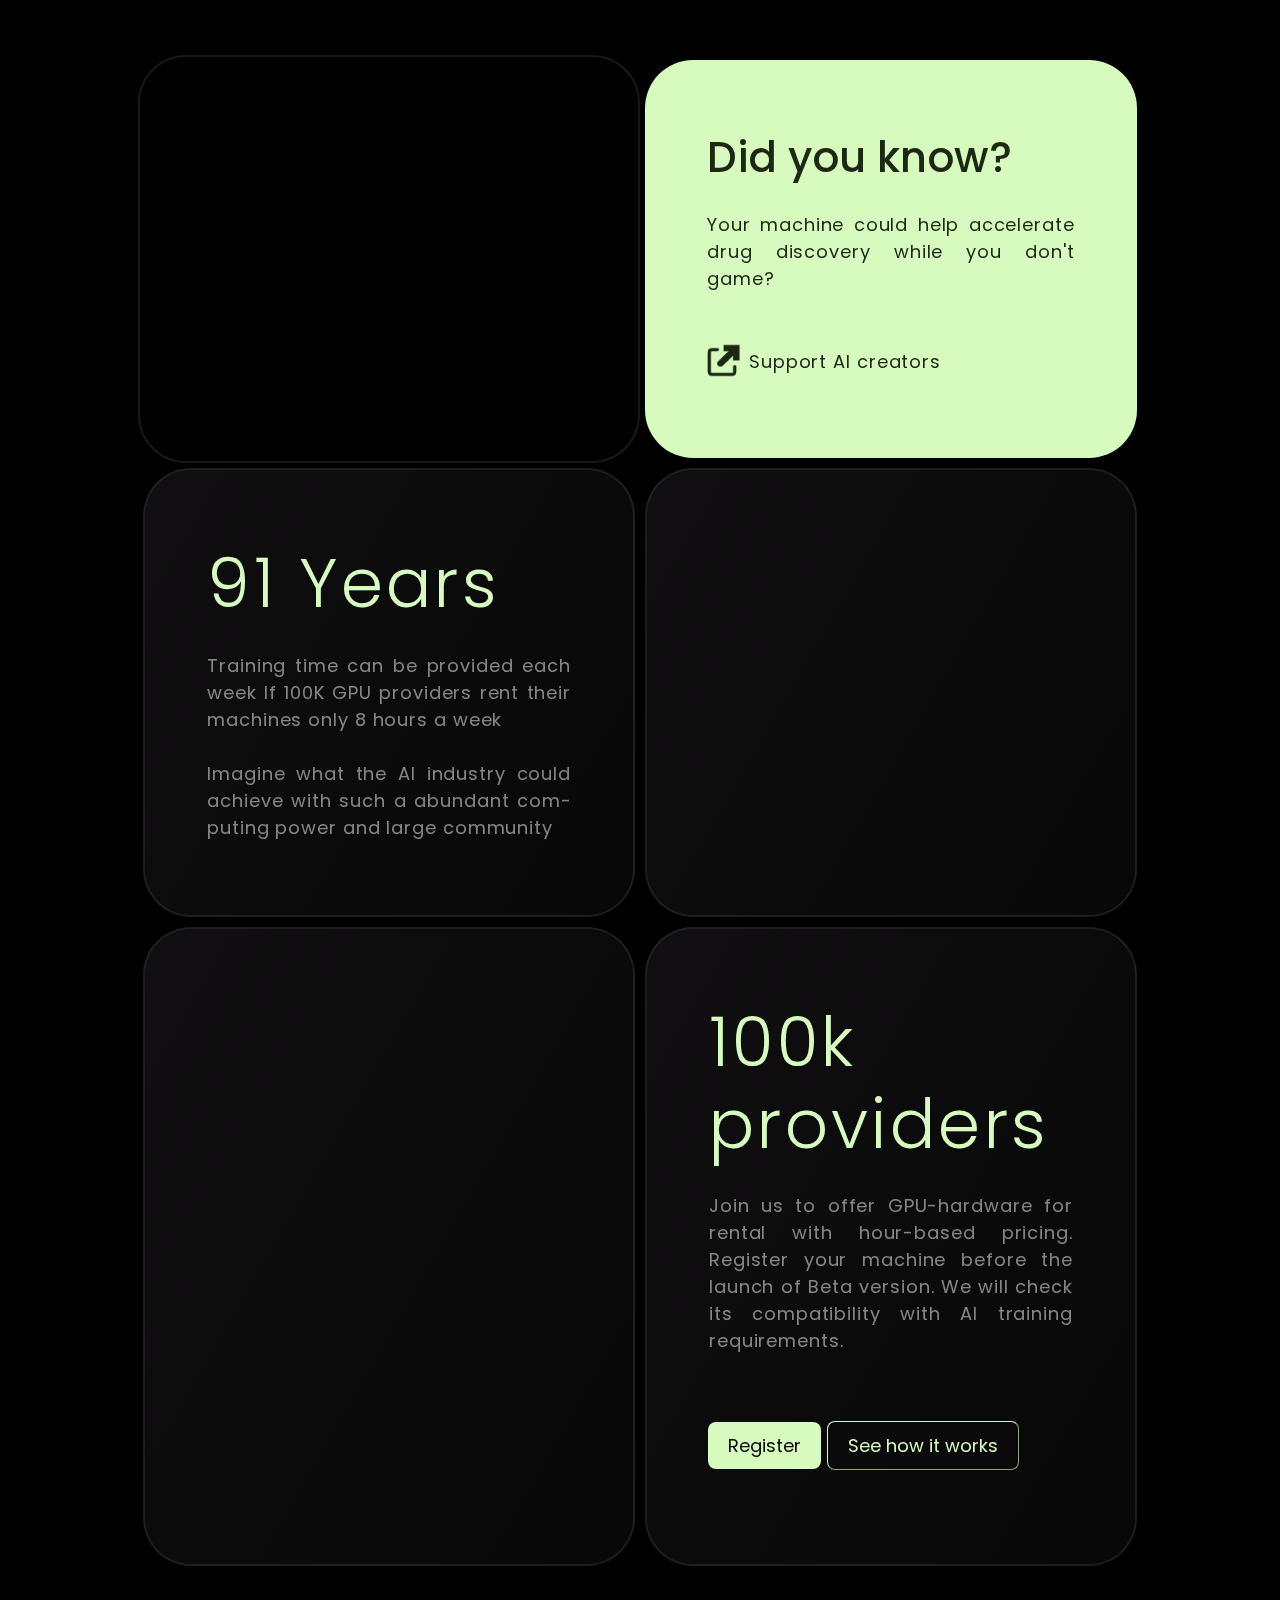
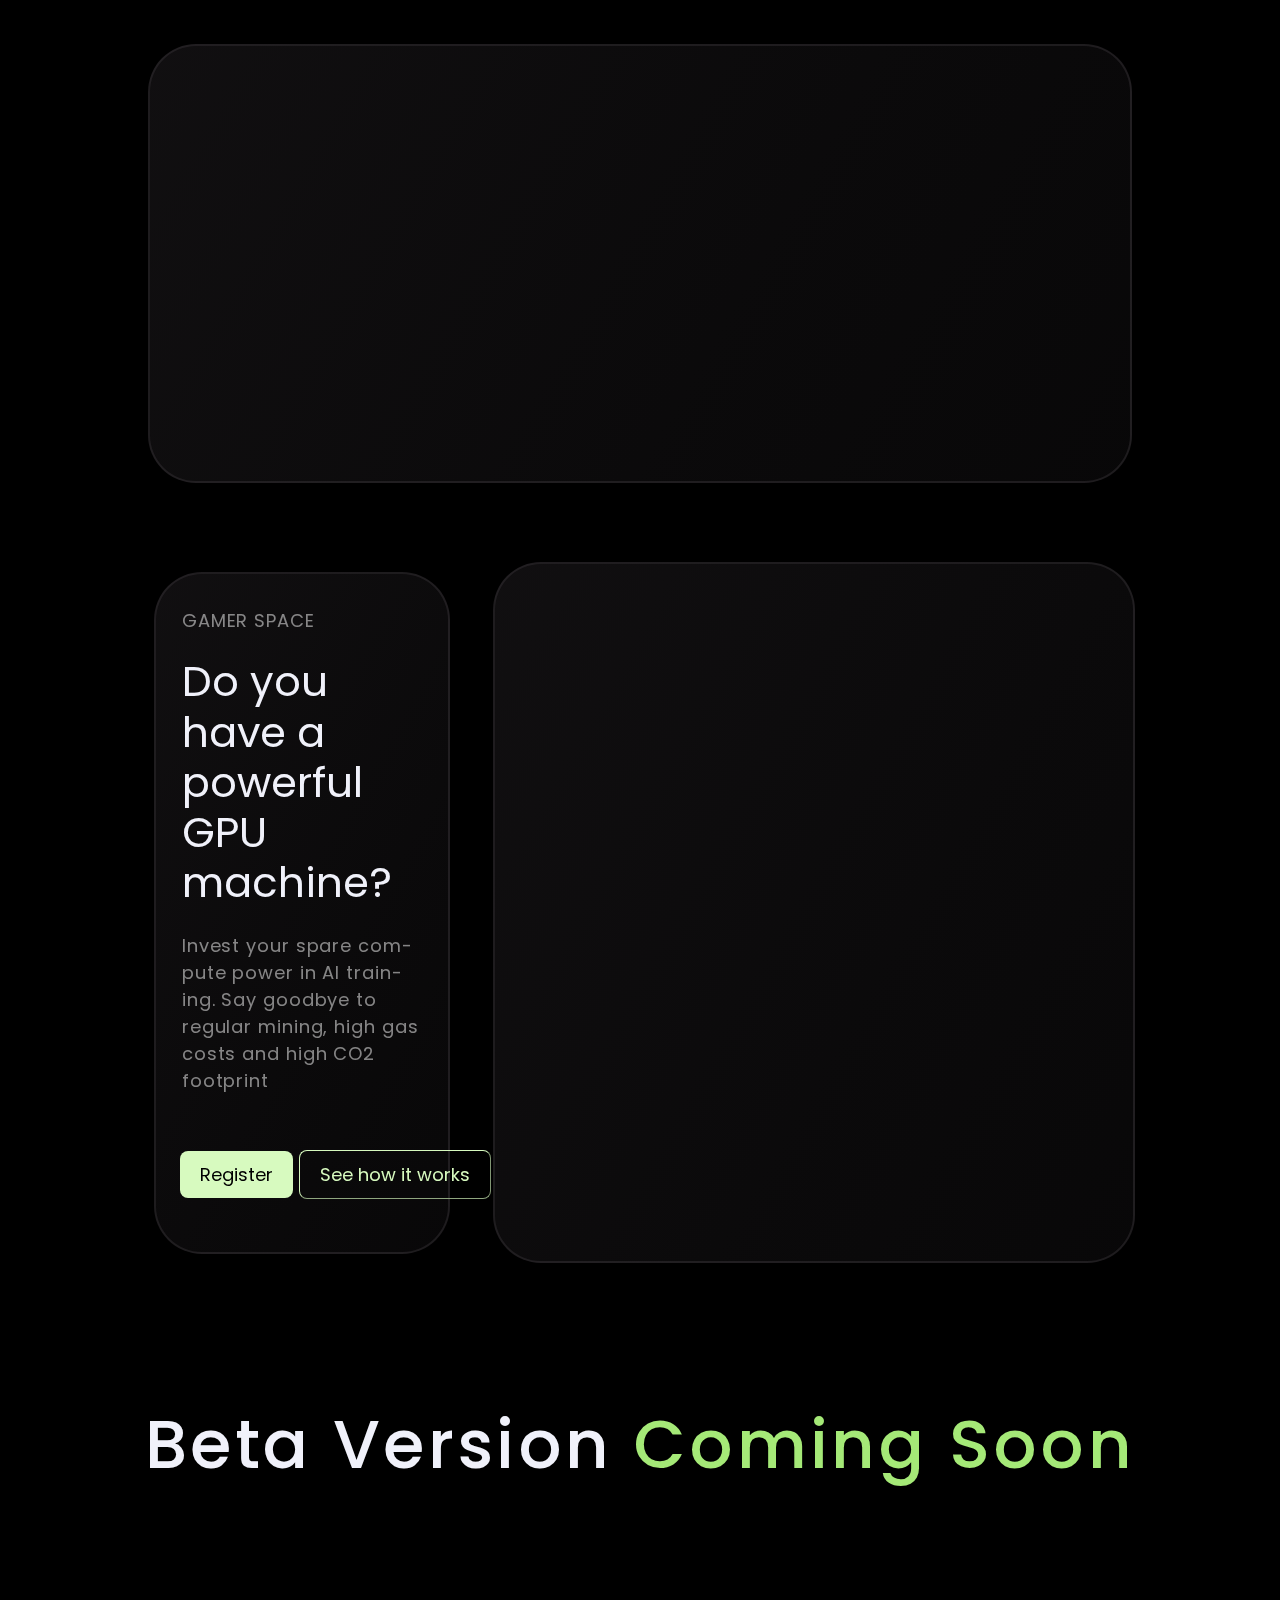
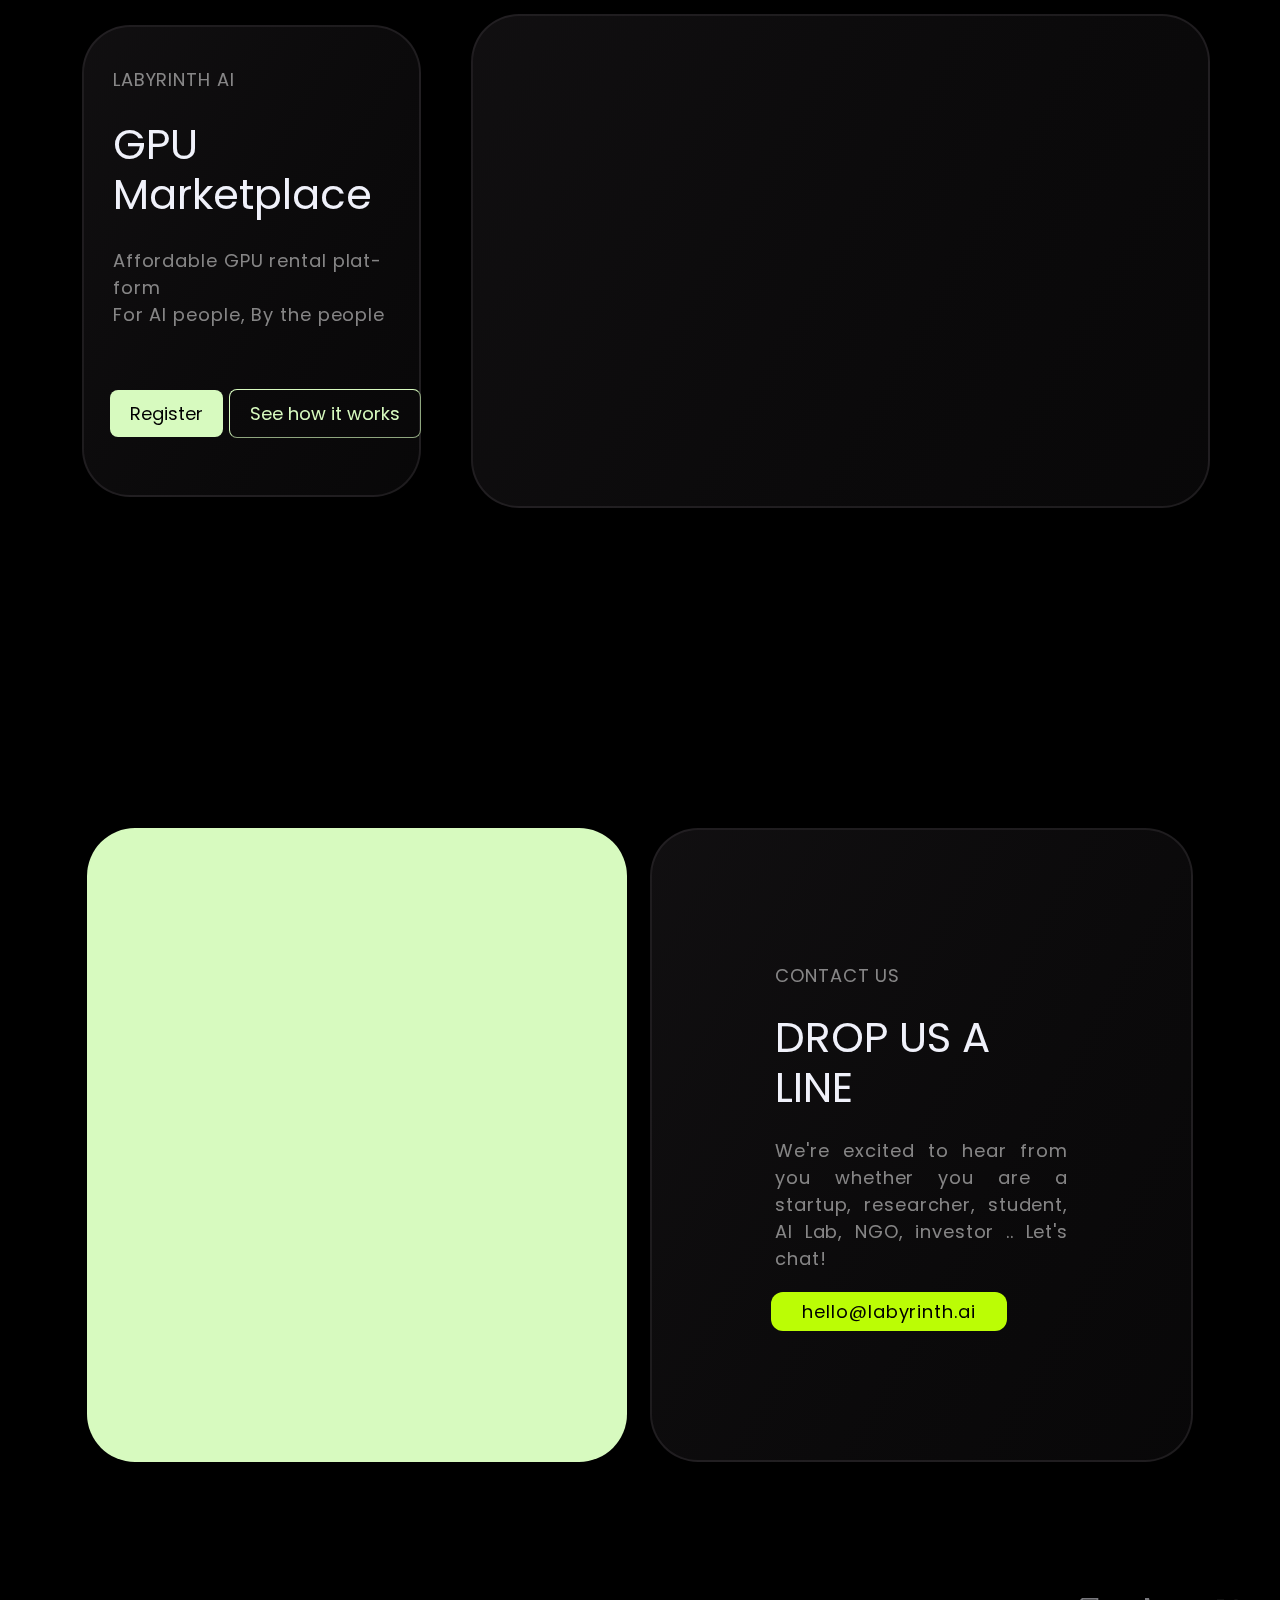
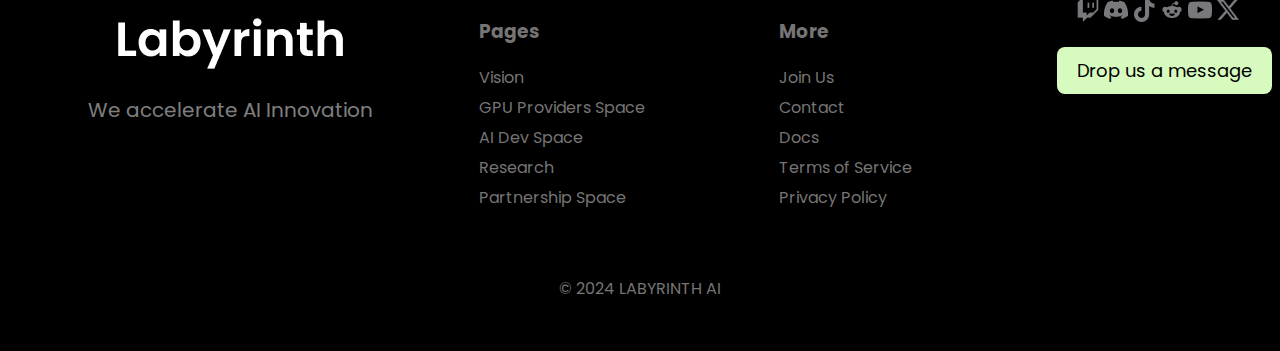
==== commit 282e51a8: "nearly ready to check" ====
--- a/index.html
+++ b/index.html
@@ -5,271 +5,325 @@
     <meta charset="UTF-8">
     <meta name="viewport" content="width=device-width, initial-scale=1.0">
     <meta http-equiv="X-UA-Compatible" content="ie=edge">
-    <title>AI LABYRINTH</title>
+    <title>AI Labyrinth</title>
     <link rel="preconnect" href="https://fonts.gstatic.com">
   <link rel="stylesheet" href="https://fonts.googleapis.com/css2?family=Poppins:wght@300;400;500;600;700;800;900&display=swap">
     <!-- Favicon -->
     <link rel="shortcut icon" href="images/favicon.ico"/>
     <link rel="stylesheet" href="css/main.css"/>
+    <link rel="stylesheet" href="css/fonts.css"/>
+    <link rel="stylesheet" href="css/animate.css"/>
     <link rel="stylesheet" href="css/responsive.css"/>
 </head>
 
 <body>
-    <!-- Loader -->
-        <!-- <div id="loading">
-            <div id="loading-center">
-                <img src="images/loader.gif" alt="loader">
-            </div>
-        </div> -->
-    <!-- loading end -->
+
     <header>
         <div class="logo">
             <img src="Assets/logo.png" alt="">
         </div>
         <div class="navbar-container">
+
             <div>
-                <navbar>
+                <div class="off-screen-menu">
                     <ul>
-                        <li><a href="index.html">Gamer Space</a> </li>
-                        <li><a href="index.html">AI Space</a> </li>
-                        <li><a href="index.html">Research</a> </li>
-                        <li><a href="index.html">Contact</a> </li>
+                        <!-- <p class="comingsoon"> COMING SOON</p>  -->
+                        <li> <a href="index.html"> <p class="comingsoon"> COMING SOON</p></a> </li>
+                        <li><a href="index.html">Gamer Space</a></li>
+                        <li><a href="index.html">AI Space</a></li>
+                        <li><a href="index.html">Research</a></li>
+                        <li><a href="index.html">Contact</a></li>
                     </ul>
-                </navbar>
-            </div>
-            <div class="nav-btns">
-                <button id="register-gamer">Register your Gamer </button>
-                <button id="join-laby">  Join the Laby</button>
+
+                </div>
+                <nav>
+                    <div class="ham-menu">
+                        <span></span>
+                        <span></span>
+                        <span></span>
+                    </div>
+                </nav>
             </div>
 
         </div>
     </header>
 
     <div class="landing">
-        <div class="landing-text">
-            <div class="landing-big-text">
+        <div>
+            <div>
             <h1> People’s Cloud <br> Accelerating  <br>
                 AI innovation</h1>
             </div>
-            <div class="bento-font-medium">
-                <p class="bento-font-medium">Train AI <span class="highlight-vert-light"> Easier  </span> 
-                    <span class="highlight-vert"> Cheaper  </span>
-                    Safer  
-                    <span class="highlight-mauve"> Faster  </span></p>
-                <p class="bento-font-small highlight-grey">Supported by gaming and mining communities</p>
+            <div>
+                <p class="font-medium"> 
+                    <span class="repeat-anim"> Train AI </span>
+                    <span class="animated-text"> Easier </span>
+                    <span class="animated-text title-gradient__green"> Cheaper  </span>
+                    <span class="animated-text"> Safer </span> 
+                    <span class="animated-text"> Faster </span> 
+                </p>
+                <p class="font-small highlight-grey">Supported by gaming and mining communities</p>
+            </div>
+            <div class="nav-btns">
+                <a href="https://getwaitlist.com/waitlist/14912"><button id="vertlight-btn">Join the Laby </button></a>
             </div>
         </div>
         <div class="landing-img">
-            <img src="Assets/3D Object.png" alt="">
-        </div>
-    </div>
-    <div> 
-        <div class="bento-header">
-            <div>
-                <p class="bento-font-largest highlight-mauve"> Save $ 5x Innovate!</p>
-            </div>
-            <div class="description-container">
-                <p class="bento-font-small highlight-grey"> Save on your AI infrastructure costs.
-                    Your go to affordable GPU provider platform to better train AI models.
-                </p>
-            </div>
-        </div>
-        <div class="pitch-container">
-            <div class="slider-left">
-    
-                <div class="bento-card mauve">
-                    <p class="bento-font-small">Would you try that </p>
-                    <p class="bento-font-medium">AI startup solution</p>
-                    <p class="bento-font-medium">Your next research</p>
-                    <p class="bento-font-small">If you had access to </p>
-                    <p class="bento-font-large highlight-purple">Affordable GPU?</p>
-                    <div class="bottom-bento-card">
-                        <div class="arrow-open-icon"> <img src="Assets/arrow-open-icon-mauve.png" alt=""></div>
-                        <div class="secondary-action"> <a href="">See GPU price/hour</a></div>
-                    </div>
-                </div>
-            </div>
-            <div class="slider-middle">
-    
-                <div class="bento-card" id="bento-mauve-dark">
-                    <p class="bento-font-medium highlight-grey">Is your Startup bleeding $$$</p>
-                    <p class="bento-font-small highlight-grey">to keep creating</p>
-                    <p class="bento-font-medium highlight-purple">Innovating </p>
-                    <p class="bento-font-small highlight-grey">training and deploying</p>
-                    <p class="bento-font-large highlight-purple">AI models?</p>
-                    <div class="bottom-bento-card">
-                        <div class="arrow-open-icon"> <img src="Assets/arrow-open-icon-mauve.png" alt=""></div>
-                        <div class="secondary-action"> <a href="">See available GPUs</a></div>
-                    </div>
-                </div>
-            </div>
-            <div class="slider-right">
-    
-                <div class="bento-card mauve">
-                    <p class="bento-font-large">Feel intimidated?</p>
-                    <p class="bento-font-medium">Unleash Productivity</p>
-                    <p class="bento-font-medium">In AI space </p>
-                    <p class="bento-font-large highlight-purple">At no cost</p>
-                    <div class="bottom-bento-card">
-                        <div class="arrow-open-icon"> <img src="Assets/arrow-open-icon-mauve.png" alt=""></div>
-                        <div class="secondary-action"> <a href="">Start Here</a></div>
-                    </div>
-                </div>
-            </div>
-        </div>
-        <div class="bento-header">
-            <div>
-                <p class="bento-font-largest highlight-vert-light"> New AI Mining</p>
-            </div>
-            <div class="description-container">
-                <p class="bento-font-small highlight-grey"> Training AI is the new mining. Rent your GPU-accelerated hardware for the AI industry. Make profits while you support Innovation.</p>
-            </div>
-        </div>
-        <div class="pitch-container">
-
-            <div class="slider-middle">
-                <div class="bento-card">
-                    <p class="bento-font-large"> Hey Gamers, Miners!<span class="highlight-vert"> Monetize </span>  Idle GPUs <br> <span class="highlight-vert"> Invest </span> in AI training</p>
-                </div>
-                <div class="bento-container-small">
-
-                    <div class="bento-card vert">
-                        <p class="bento-font-small">
-                            <span class="bento-font-medium">Did you know?</span> <br>Your machine could help accelerate drug discovery while you don't game?
-                        </p>
-                        <div class="bottom-bento-card">
-                            <div class="arrow-open-icon"> <img src="Assets/arrow-open-icon-dark.png" alt=""></div>
-                            <div> <a href=""> <p class="bento-font-small">Support AI creators </p> </a></div>
-                        </div>
-                    </div>
-                    <div class="bento-card" id="bento-dark">
-                        
-                        <p class="bento-font-small"> 
-                            <span class="bento-font-medium highlight-vert">Start Renting</span> your machine to the AI industry Now Enjoy your profits in $$$ and gaming coins
-                        </p>
-                        <div class="bottom-bento-card">
-                            <div class="arrow-open-icon"> <img src="Assets/arrow-open-icon-vert.png" alt=""></div>
-                            <div> <a href="">  <p class="bento-font-small highlight-vert"> See how it works </p> </a></div>
-                        </div>
-                    </div>
-    
-                </div>
-    
-            </div>
-            <div class="slider-right">
-                <div class="bento-card vert-light">
-                    <p class="bento-font-small"> Next time you are not playing <span class="bento-font-medium">PubG</span>
-                    <br> Rent that Gamer machine to AI creators<span class="bento-font-medium"> Startups Researchers </span> Freelancers AI Labs, even NGOs </p>
-                    <div class="bottom-bento-card">
-                        <div class="arrow-open-icon"> <img src="Assets/arrow-open-icon-vert.png" alt=""></div>
-                        <div> <a href=""> <p class="bento-font-small"> Register your machine </p> </a></div>
-                    </div>
-                </div>
-                <div class="bento-card">
-                    <p class="bento-font-largest highlight-vert-light"> 
-                        91 years
-                    </p>
-                    <p class="bento-font-small">Of AI training can be provided</p>
-                    <p class="bento-font-largest highlight-vert-light"> 
-                        100k GPUs
-                    </p>
-                    <p class="bento-font-small">If 100k of you - Gamers / Miners - Rent your machines an average of 8 hours a week</p>
-                    <div class="bottom-bento-card">
-                        <div class="arrow-open-icon"> <img src="Assets/arrow-open-icon-vert.png" alt=""></div>
-                        <div> <a href=""> <p class="bento-font-small highlight-vert-light">No clue? Watch this</p> </a></div>
-                    </div>
-                </div>
-    
-            </div>
-    
-        </div>
-    </div>
-   
-    <div class="demo-container">
-        <div class="slider-left"> 
-            <p class="bento-font-large"> <span class="highlight-vert-light">Train </span>AI <br>Ridiculously 
-                <br> <span class="highlight-vert"> Cheaper</span> <br>
-                <span class="highlight-mauve"> Faster</span></p> 
-            <div class="nav-btns">
-                <button class="nav-btn" id="join-beta"> Join Beta Waitlist</button>
-            </div>
-        </div>
-        <div class="demo-video-container slider-right"> 
-            <div class="landing-img">
-                <img src="Assets/laby_demo1.png" alt="">
-            </div>
-        </div>
-    </div>
-    <div>
+            <img src="Assets/4.png" alt="">
+        </div>
+    </div>
+    <!-- AI Engineer Bento UI Section -->
+    <div class="bento-parent-container">
         <div class="pitch-container">
             <div class="bento-card">
-                <p class="bento-font-medium">Code</p>
-                <p class="bento-font-largest highlight-purple">More</p>
-                <p class="bento-font-small highlight-grey">Hyper focus on Innovating</p>
+                <video src="https://vimeo.com/922578269?share=copy"></video>
+                
+            </div>
+        </div>
+    </div>
+
+    <div class="bento-parent-container"> 
+        <div class="bento-header">
+            <div class="grid-container-header">
+                <div class="content">
+                    <div class="title-container">
+                        <p class="font-larger highlight-vert-light" id="font-thick"> Save 5X Innovate!</p>
+                    </div>
+                    <div class="description-container">
+                        <p class="font-small highlight-grey"> Save on your AI infrastructure costs! Your go-to affordable GPU provider platform to better train AI models.</p>
+                    </div>
+                </div>
+                <!-- <div class="empty-space"></div> -->
+            </div>
+        </div>
+        
+        <div class="grid-container">
+            <div class="pitch-container">
+                <div class="bento-card vertlight-border">
+                    <p class="font-small highlight-grey"> WELCOME TO LABYRINTH</p>
+                    <p class="font-large" id="font-thick"> Discover future AI tech</p>
+                    <p class="font-small highlight-grey"> We are decentralizing AI compute. Transparent and affordable pricing offered by a community of poeple's cloud.</p>
+                    <div class="nav-btns">
+                        <a href="https://getwaitlist.com/waitlist/14912"><button id="vertlight-btn">Register </button></a>
+                        <button id="vertlight-black-btn">  See how it works</button>
+                    </div>
+                </div>
+            </div>
+            <div class="pitch-container">
+                <div class="bento-card video-container" id="video-container1">
+                    <!-- <div id="vimeo-player" style="width: 100%; height: 100%; margin: 0;"></div> -->
+                </div>
+                
+            </div>
+            <div class="pitch-container">
+                <div class="bento-card video-container">
+                    
+                </div>
+            </div>
+            <div class="pitch-container">
+                <div class="bento-card">
+                    <img src="Assets/1.png" loading="lazy" sizes="(max-width: 479px) 88vw, (max-width: 767px) 400px, (max-width: 991px) 560px, 436px" 
+                    srcset="Assets/1.png 500w, Assets/1.png 800w, Assets/1.png 960w" alt="" class="home-offer-shape-1" style="max-width: 80%; transform: translate3d(0px, 0px, 0px) scale3d(1, 1, 1) rotateX(0deg) rotateY(0deg) rotateZ(56.1528deg) skew(0deg, 0deg); transform-style: preserve-3d; will-change: transform;">
+                </div>
+            </div>
+        </div>
+        
+    </div>
+    <!-- Demo MVP -->
+    <div class="centered-container">
+        <div class="centered-content">
+            <div>
+                <p class="font-larger" id="font-thick"> Train AI Ridiculously <span class="title-gradient__green"> Easier </span></p>
+            </div>
+            <div class="demo-video-container"> 
+                <div>
+                    <img src="Assets/laby_demo1.png" alt="">
+                </div>
+            </div>
+        </div>
+    </div>
+    <div class="mixed-container"> 
+        <div class="inline-container">
+            <div class="bento-card vertlight-border center-text">
+                <p class="font-medium">Code</p>
+                <p class="font-larger highlight-vert-light">More</p>
+                <p class="font-small highlight-grey">Hyper focus on Innovating</p>
+            </div>
+            <div class="bento-card vertlight-border">
+                <p class="font-medium">Ship</p>
+                <p class="font-larger highlight-vert-light">Easier</p>
+                <p class="font-small highlight-grey">Build from Git or Docker</p>
+            </div>
+            <div class="bento-card vertlight-border">
+                <p class="font-medium">Deploy</p>
+                <p class="font-larger highlight-vert-light">Safer</p>
+                <p class="font-small highlight-grey">Secure with Containerization</p>
+            </div>
+            <div class="bento-card vertlight-border">
+                <p class="font-medium">Train</p>
+                <p class="font-larger highlight-vert-light">Cheaper</p>
+                <p class="font-small highlight-grey">Pay for just your GPU needs</p>
+            </div>
+        </div>
+        <div class="third-container">
+            <div class="inline-container">
+                <div class="bento-card vertlight-border">
+                    <p class="font-small highlight-grey"> DEVELOPER SPACE</p>
+                    <p class="font-large" id="font-thick"> Access the best affordable GPUs</p>
+                    <p class="font-small highlight-grey"> Easily deploy and train your AI models on host GPU-powered machines. Innovate on a budget!</p>
+                    <div class="nav-btns">
+                        <a href="https://getwaitlist.com/waitlist/14912"><button id="vertlight-btn">Register </button></a>
+                        <button id="vertlight-black-btn">  See how it works</button>
+                    </div>
+                </div>
             </div>
             <div class="bento-card">
-                <p class="bento-font-medium">Ship</p>
-                <p class="bento-font-largest highlight-purple">Easier</p>
-                <p class="bento-font-small highlight-grey">Build from Git or Docker</p>
+                <div class="video-box processed playing" data-video="https://vimeo.com/890162815/057ded19b5?share=copy" data-video-quality="1080p" data-video-fallback-image-desktop="" data-player-id="6289" data-vimeo-initialized="true"><iframe src="https://player.vimeo.com/video/890162815?h=057ded19b5&amp;title=0&amp;muted=1&amp;loop=1&amp;background=1&amp;quality=1080p&amp;app_id=122963" width="426" height="240" frameborder="0" allow="autoplay; fullscreen; picture-in-picture; clipboard-write" title="RPG_variable_5" data-ready="true"></iframe></div>
+            </div>
+        </div>
+        
+    </div>
+
+    <!-- Gamer Bento UI Section -->
+    <div class="bento-parent-container"> 
+        <div class="bento-header">
+            <div class="grid-container-header">
+                <div class="content">
+                    <div class="title-container">
+                        <p class="font-larger highlight-vert-light" id="font-thick"> Monetize your Gamer Machine </p>
+                    </div>
+                    <div class="description-container">
+                        <p class="font-small highlight-grey"> Training AI is the new mining. Rent your GPU-accelerated hardware for the AI industry. Make profits while you support Innovation
+                        </p>
+                    </div>
+                </div>
+                
+                <div class="empty-space"></div>
+            </div>
+            
+        </div>
+        <div class="grid-container">
+            <div class="pitch-container">
+                <div class="bento-card video-container" id="video-container2">
+                    <!-- <div id="vimeo-player" style="width: 100%; height: 100%; margin: 0;"></div> -->
+                
+                </div>
+            </div>
+            <div class="pitch-container">
+                <div class="bento-card vert-light">
+                    <p class="font-large" id="font-thick">Did you know?</p>
+                    <p class="font-small">
+                    Your machine could help accelerate drug discovery while you don't game?
+                    </p>
+                    <div class="bottom-bento-card">
+                        <div class="arrow-open-icon"> <img src="Assets/arrow-open-icon-dark.png" alt=""></div>
+                        <div> <a href=""> <p class="font-small">Support AI creators </p> </a></div>
+                    </div>
+                </div>
+            </div>
+            <div class="pitch-container">
+                <div class="bento-card vertlight-border">
+                    <p class="font-larger highlight-vert-light"> 91 Years </p>
+                    <p class="font-small highlight-grey"> Training time can be provided each week If 100K GPU providers rent their machines only 8 hours a week</p>
+                    <p class="font-small highlight-grey"> Imagine what the AI industry could achieve with such a abundant computing power and large  community</p>
+                </div>
+
+            </div>
+            <div class="pitch-container">
+                <div class="bento-card">
+                    <div class="video-box processed playing" data-video="https://vimeo.com/890162815/057ded19b5?share=copy" data-video-quality="1080p" data-video-fallback-image-desktop="" data-player-id="6289" data-vimeo-initialized="true"><iframe src="https://player.vimeo.com/video/890162815?h=057ded19b5&amp;title=0&amp;muted=1&amp;loop=1&amp;background=1&amp;quality=1080p&amp;app_id=122963" width="426" height="240" frameborder="0" allow="autoplay; fullscreen; picture-in-picture; clipboard-write" title="RPG_variable_5" data-ready="true"></iframe></div>
+                </div>
+            </div>
+            <div class="pitch-container">
+                <div class="bento-card ">
+                    <img src="Assets/2.png" loading="lazy" sizes="(max-width: 479px) 88vw, (max-width: 767px) 400px, (max-width: 991px) 560px, 436px" 
+                    srcset="Assets/2.png 500w, Assets/1.png 800w, Assets/2.png 960w" alt="" class="home-offer-shape-1" style="max-width: 80%; will-change: transform; transform: translate3d(7.99904px, 8.00112px, 0px) scale3d(1, 1, 1) rotateX(0deg) rotateY(0deg) rotateZ(0deg) skew(0deg, 0deg); transform-style: preserve-3d;">
+                    
+                </div>
+                <!-- <img src="Assets/limbo1.jpg" style="max-width: 100%;"> -->
+
+            </div>
+            <div class="pitch-container">
+                <div class="bento-card vertlight-border">
+                    <p class="font-larger highlight-vert-light"> 100k providers</p>
+                    <p class="font-small highlight-grey"> Join us to offer GPU-hardware for rental with hour-based pricing.
+                        Register your machine before the launch of Beta version. We will check its compatibility with AI training requirements.
+                    </p>
+                    <div class="nav-btns">
+                        <a href="https://getwaitlist.com/waitlist/14912"><button id="vertlight-btn">Register </button></a>
+                        <button id="vertlight-black-btn">  See how it works</button>
+                    </div>
+                </div>
+            </div>
+
+        </div>
+        <div class="pitch-container" id="mobile-mrgn">
+            <div class="bento-card ">
+                <div class="video-box processed playing" data-video="https://vimeo.com/890162815/057ded19b5?share=copy" data-video-quality="1080p" data-video-fallback-image-desktop="" data-player-id="6289" data-vimeo-initialized="true"><iframe src="https://player.vimeo.com/video/890162815?h=057ded19b5&amp;title=0&amp;muted=1&amp;loop=1&amp;background=1&amp;quality=1080p&amp;app_id=122963" width="426" height="240" frameborder="0" allow="autoplay; fullscreen; picture-in-picture; clipboard-write" title="RPG_variable_5" data-ready="true"></iframe></div>
+            </div>
+        </div>
+        <div class="third-container">
+            <div class="inline-container">
+                <div class="bento-card vertlight-border">
+                    <p class="font-small highlight-grey"> GAMER SPACE</p>
+                    <p class="font-large"> Do you have a powerful GPU machine?</p>
+                    <p class="font-small highlight-grey"> Invest your spare compute power in AI training. Say goodbye to regular mining, high gas costs and high CO2 footprint</p>
+                    <div class="nav-btns">
+                        <a href="https://getwaitlist.com/waitlist/14912"><button id="vertlight-btn">Register </button></a>
+                        <button id="vertlight-black-btn">  See how it works</button>
+                    </div>
+                </div>
             </div>
             <div class="bento-card">
-                <p class="bento-font-medium">Deploy</p>
-                <p class="bento-font-largest highlight-purple">Safer</p>
-                <p class="bento-font-small highlight-grey">Secure with Containerization</p>
+                <div class="video-box processed playing" data-video="https://vimeo.com/890162815/057ded19b5?share=copy" data-video-quality="1080p" data-video-fallback-image-desktop="" data-player-id="6289" data-vimeo-initialized="true"><iframe src="https://player.vimeo.com/video/890162815?h=057ded19b5&amp;title=0&amp;muted=1&amp;loop=1&amp;background=1&amp;quality=1080p&amp;app_id=122963" width="426" height="240" frameborder="0" allow="autoplay; fullscreen; picture-in-picture; clipboard-write" title="RPG_variable_5" data-ready="true"></iframe></div>
+            </div>
+        </div>
+    </div>
+
+    
+    <div class="mixed-container">
+        <div class="centered-container">
+            <div class="centered-content">
+                <div>
+                    <p class="font-larger" id="font-thick"> Beta Version <span class="title-gradient__green"> Coming Soon </span></p>
+                </div>
+                
+            </div>
+        </div>
+        <div class="third-container">
+            <div class="inline-container">
+                <div class="bento-card vertlight-border">
+                    <p class="font-small highlight-grey"> LABYRINTH AI</p>
+                    <p class="font-large"> GPU Marketplace</p>
+                    <p class="font-small highlight-grey"> Affordable GPU rental platform <br> For AI people, By the people</p>
+                    <div class="nav-btns">
+                        <a href="https://getwaitlist.com/waitlist/14912"><button id="vertlight-btn">Register </button> </a>
+                        <button id="vertlight-black-btn">  See how it works</button>
+                    </div>
+                </div>
             </div>
             <div class="bento-card">
-                <p class="bento-font-medium">Train</p>
-                <p class="bento-font-largest highlight-vert">Cheaper</p>
-                <p class="bento-font-small highlight-grey">Pay for just your GPU needs</p>
-            </div>
-        </div>
-        <div class="centered-btn"> 
-            <div class="nav-btns">
-                <button class="nav-btn" id="join-beta"> <span class="bento-font-small">AI Dev Space</span></button>
-            </div>
-        </div>
-    </div>
-    <div class="beta-container">
-        <div>
-            <h2>Beta Version Release</h2>
-            <p class="highlight-grey">Want to join our Dev/Research team? <a href="#" class="highlight-grey"> Drop us a message</a></p>
-            
-        </div>
-        <div class="row">
-            <div style="width: -webkit-fill-available;"> <p class="bento-font-small"> MVP Status: 40% in progress</p></div>  
-        </div>
-        <div class="row">
-            <div style="width: -webkit-fill-available;"> <p class="bento-font-small"> Release Week: First Week May 2024</p></div>  
-        </div>
-        <div class="row">
-            <div class="nav-btns">
-                <button id="join-laby"> <span  class="bento-font-small"> Register your Gamer </span></button>
-                <button id="join-laby-mauve">  <span  class="bento-font-small">Join Beta Waitlist</span></button>
-            </div>
-        </div>
-
-    </div>
-
-    <div class="beta-container">
+                <div class="video-box processed playing" data-video="https://vimeo.com/890162815/057ded19b5?share=copy" data-video-quality="1080p" data-video-fallback-image-desktop="" data-player-id="6289" data-vimeo-initialized="true"><iframe src="https://player.vimeo.com/video/890162815?h=057ded19b5&amp;title=0&amp;muted=1&amp;loop=1&amp;background=1&amp;quality=1080p&amp;app_id=122963" width="426" height="240" frameborder="0" allow="autoplay; fullscreen; picture-in-picture; clipboard-write" title="RPG_variable_5" data-ready="true"></iframe></div>
+            </div>
+        </div>
+    </div>
+
+    <div class="centered-container">
         <div class="bento-card vert-light">
-            <!-- <div class="row">
-                <input type="email" placeholder="Here is my @email, I don’t want to miss out on AI Labyrinth">
-            </div> -->
-            <div class="row">
-                <p class="bento-font-medium">Become an early Adopter</p>
-            </div>
-            <div>
-                <p class="highlight-grey"> Count me in! I don’t want to miss out on AI Labyrinth</p>
-            </div>
-            <div class="row">
-                <div class="nav-btns">
-                    <button id="register-gamer"> I have a GPU-powered machine</button>
-                    <button id="join-beta">I make AI models</button>
-                </div>
-            </div>
-
-        </div>
-    </div>
+            <div id="getWaitlistContainer" data-waitlist_id="14912" data-widget_type="WIDGET_1" style="justify-content: space-around;"></div>
+            <link rel="stylesheet" type="text/css" href="https://prod-waitlist-widget.s3.us-east-2.amazonaws.com/getwaitlist.min.css"/>
+            <script src="https://prod-waitlist-widget.s3.us-east-2.amazonaws.com/getwaitlist.min.js"></script>
+        </div>
+        <div class="bento-card">
+            <p class="font-small highlight-grey"> CONTACT US</p>
+            <p class="font-large"> DROP US A LINE</p>
+            <p class="font-small highlight-grey"> We're excited to hear from you whether you are a startup, researcher, student, AI Lab, NGO, investor .. Let's chat!</p>
+            <p class="comingsoon font-small"> hello@labyrinth.ai</p>
+        </div>
+    </div>
+    
+    
+
     <!-- Footer -->
     
     <footer>
@@ -289,7 +343,7 @@
                         <h3>Pages</h3>
                         <ul class="highlight-grey">
                             <li><a href="#">Vision</a></li>
-                            <li><a href="#">GPU Providers Space</a></li>
+                            <li><a href="gamer_space.html">GPU Providers Space</a></li>
                             <li><a href="#">AI Dev Space</a></li>
                             <li><a href="#">Research</a></li>
                             <li><a href="#">Partnership Space</a></li>
@@ -308,7 +362,7 @@
                 </div>
             </div>
         
-            <div>
+            <div class="footer-social">
                 <div class="social-icons">
                     <a href="#"><img src="Assets/Social_Twitch.png" alt=""></a>
                     <a href="#"><img src="Assets/Social_Discord.png" alt=""></a>
@@ -318,15 +372,60 @@
                     <a href="#"><img src="Assets/Social Icons.png" alt=""></a>
                 </div>
                 <div class="nav-btns">
-                    <button id="join-beta">Drop us a message</button>
-                </div>
-            </div>
+                    <button id="vertlight-btn">Drop us a message</button>
+                </div>
+            </div>
+        </div>
+        <div style="justify-content: center;
+        align-items: center; text-align: center; margin: 4%;">
+            &#169; 2024 LABYRINTH AI
         </div>
         
     </footer>
     
 
     <script src="js/script.js"></script>
+    <script src="https://player.vimeo.com/api/player.js"></script>
+<script>
+    function embedVimeoVideo(containerId, videoId) {
+        var container = document.getElementById(containerId);
+        var playerDiv = document.createElement('div');
+        playerDiv.style.width = '100%';
+        playerDiv.style.height = '100%';
+        playerDiv.style.margin = 0;
+        container.appendChild(playerDiv);
+
+        var options = {
+            id: videoId,
+            autoplay: true,
+            loop: true,
+            background: true,
+            muted: true,
+            byline: false,
+            title: false,
+            controls: false
+        };
+
+        var player = new Vimeo.Player(playerDiv, options);
+
+        player.ready().then(function() {
+            player.setVolume(0);
+            player.play();
+            player.setCurrentTime(0);
+            player.setLoop(true);
+            player.setPlaybackRate(1);
+            player.setFullscreen(true);
+            playerDiv.style.width = container.offsetWidth + 'px';
+            playerDiv.style.height = container.offsetHeight + 'px';
+        });
+    }
+
+    // Call the function for each video  
+    embedVimeoVideo('video-container1', 926929322); // Change the video ID accordingly
+    embedVimeoVideo('video-container2', 922578269); // Change the video ID accordingly
+    // Add more calls for additional videos as needed
+</script>
+
 </body>
 
 </html>
--- a/css/main.css
+++ b/css/main.css
@@ -1,21 +1,125 @@
 body{
     background-color: #000000;
-    color: #f0f1fa; 
+    color: rgb(240, 241, 250); 
     font-family: 'Poppins', sans-serif;
     overflow-x: hidden;
     margin: 1%;
+    cursor: url('data:image/svg+xml;utf8,<svg xmlns="http://www.w3.org/2000/svg" width="27" height="27" fill="none"><path fill="%2369DE19" stroke="%23000" d="M12.5 12.5v2H.5v-2zM26.5 12.5v2h-12v-2zM14.5 11.5h-2V.5h2zM14.5 26.5h-2v-11h2z"/><path fill="%2369DE19" stroke="%23000" d="M15.5 11.5v4h-4v-4z"/></svg>'), auto;
+
+}
+
+#loading {
+  position: fixed;
+  top: 0;
+  left: 0;
+  width: 100%;
+  height: 100%;
+  z-index: 9999; /* Ensure the loader appears above other content */
+}
+
+#loading-center {
+  position: absolute;
+  top: 50%;
+  left: 50%;
+  transform: translate(-50%, -50%);
+}
+
+#loading video {
+  width: 100%; 
+  height: auto;
+}
+
+::selection {
+  background-color: #69DE19; 
+  color: #1c2814;
+}
+
+/* For older versions of Firefox */
+::-moz-selection {
+  background-color: #69DE19; 
+  color: #1c2814;
 }
 
 a { color: #f0f1fa; outline: none; text-decoration: none !important; font-family: 'Poppins', sans-serif; font-weight: 400;}
-a:focus, a:hover { color: #69DE19; outline: none; font-weight: 500;}
-header { position: relative; width: 100%; display: flex; gap: 12%;z-index: 999; align-items: center;}
+a:focus, a:hover {outline: none;}
+header { position: relative; width: 100%; display: flex; gap: 12%;z-index: 999; align-items: center;justify-content: space-between;}
 
 header .logo img{width: 400px; height: 72px; }
-header .navbar-container{display: inline-flex; align-items: center;}
-/* header navbar {font-weight: 500; font-size: 24px; text-align: right; } */
-header navbar ul {float: right; display: inline-flex; text-align: left; }
-header navbar ul li { list-style: none; margin:20px; position: relative;  }
-header navbar ul li a {font-weight: 500; font-size: 24px; text-align: right;}
+header .navbar-container{display: inline-flex; align-items: center; gap: 2%;}
+header .off-screen-menu ul{list-style-type: none;}
+
+/* off-screen-menu */
+.off-screen-menu {
+  border-radius: 48px 0 0 48px;
+  border: 2px solid rgba(51, 48, 51, 0.5);
+  background-color:  rgb(21, 19, 21, 0.5);
+  height: 40%;
+  width: 100%;
+  max-width: 350px;
+  position: fixed;
+  top: 0;
+  right: -450px;
+  display: flex;
+  flex-direction: column;
+  align-items: center;    
+  justify-content: center;
+  text-align: center;
+  font-size: 3rem;
+  transition: .3s ease;
+}
+.off-screen-menu.active {
+  right: 0;
+  margin: 5%;
+}
+.off-screen-menu ul li a {
+  font-size: 28px;
+  font-weight: 480;
+}
+/* nav */
+nav {
+  padding: 1rem;
+  display: flex;
+  background-color: transparent
+}
+
+/* ham menu */
+.ham-menu {
+  height: 50px;
+  width: 40px;
+  margin-left: auto;
+  position: relative;
+}
+.ham-menu span {
+  height: 5px;
+  width: 100%;
+  background-color: #D7FABF;
+  border-radius: 25px;
+  position: absolute;
+  left: 50%;
+  top: 50%;
+  transform: translate(-50%, -50%);
+  transition: .3s ease;
+}
+.ham-menu span:nth-child(1) {
+  top: 25%;
+}
+.ham-menu span:nth-child(3) {
+  top: 75%;
+}
+.ham-menu.active span {
+  background-color: #D7FABF;
+}
+.ham-menu.active span:nth-child(1) {
+  top: 50%;
+  transform: translate(-50%, -50%) rotate(45deg);
+}
+.ham-menu.active span:nth-child(2) {
+  opacity: 0;
+}
+.ham-menu.active span:nth-child(3) {
+  top: 50%;
+  transform: translate(-50%, -50%) rotate(-45deg);
+}
 
 .nav-btns {
     position: relative;
@@ -24,12 +128,13 @@
   
 .nav-btns button {
     white-space: nowrap;
-    border-radius: 4px;
-    padding: 20px; font-size: 20px;
+    border-radius: 8px;
+    padding: 10px 20px; font-size: 18px;
     font-family: 'Poppins', sans-serif;
-    font-weight: 500;
+    font-weight: 400;
     cursor: pointer;
     margin: 8% 3%;
+    text-align: right;
   }
   
 .nav-btns button:hover {
@@ -42,16 +147,16 @@
   }
 
   #join-laby{
-    border-width: 3px;
+    border-width: 0.5px;
     border-color:  #69DE19;
     background-color: transparent;
     color: #69DE19; 
   }
   #join-laby-mauve{
-    border-width: 3px;
-    border-color:  #6A36DF;
+    border-width: 0.5px;
+    border-color:  #a180ff;
     background-color: transparent;
-    color: #6A36DF; 
+    color: #a180ff; 
   }
 
 
@@ -60,6 +165,18 @@
   border: none; color: #f0f1fa;
 
 }
+
+#vertlight-btn{
+  background-color: #D7FABF; 
+  border: none; color: #000000; 
+}
+
+#vertlight-black-btn{
+  border-width: 0.5px;
+  border-color:  #D7FABF;
+  background-color: transparent;
+  color: #D7FABF; 
+}
 .centered-btn {
   display: flex;
   justify-content: center;
@@ -67,96 +184,171 @@
   height: 100%;
 }
 
-h1 {color: #f0f1fa; font-family: 'Poppins', sans-serif; font-size: 128px; font-weight: 700;}
-h2 {color: #f0f1fa; font-family: 'Poppins', sans-serif; font-size: 64px; font-weight: 700; margin: auto;}
-
-p {color: #f0f1fa; font-family: 'Poppins', sans-serif; margin: 4px; padding: 4px; font-size: 20px; font-weight: 400;}
 
 .landing{
     display: flex;
     margin: 4%;
     gap: 2%;
-}
-.landing .landing-text .landing-big-text{white-space: nowrap;}
-.landing .landing-text .landing-small-text p{font-size: 32px;}
-.landing-img{  width: 20vw;}
-
-.pitch-container, .demo-container{
+    justify-content: space-evenly;
+}
+
+.landing-img img{  width: 600px;
+  height: 600px;}
+
+.bento-parent-container {
+  margin: 10% 10% 5% 10%;
+  display: grid;
+  grid-template-columns: 1fr;
+  gap: 2%;
+}
+
+.bento-header {
+  display: grid;
+  width: 100%;
+}
+
+.grid-container-header {
+  display: grid;
+  grid-template-columns: 1fr auto;
+}
+
+.content {
+  grid-column: 1;
+  width: 50%;
+}
+.inline-container .bento-card .center-text p {
+  text-align: center;
+}
+.comingsoon{
+  width: fit-content;
+  padding: 2% 10%;
+  font-size: 12px;
+  background-color: #BBFD05;
+  border-radius: 12px;
+  color: #000000;
+  font-weight: 600;
+  text-align: center;
+  margin-top: 5%;
+  margin-right: 10%;
+}
+
+.empty-space {
+  grid-column: 2;
+}
+
+.grid-container {
+  display: grid;
+  grid-template-columns: repeat(2, 1fr);
+  grid-template-rows: auto auto;
+}
+
+.pitch-container {
+  justify-content: center;
+  align-items: center;
+}
+
+.title-container{
+  margin-left: 5%;
+}
+.description-container{
+  align-items: center;
+  margin: 5%;
+  text-align: justify;
+  justify-content: center;
+}
+.mixed-container{
+  display: flex;
+  flex-direction: column;
+}
+
+.inline-container{
   display: flex;
   /* gap: 2%; */
   margin: 4%;
   justify-content: space-evenly;
-  align-items: center
-}
-.bento-header, .demo-container{
-  margin: 10% 10% 5% 20%;
-  display: flex;
-  gap: 5%;
-}
-.demo-container{
-  margin: 10%;
-  display: flex;
-  gap: 5%;
-}
-.beta-container{
-  display: flex;
-  flex-direction: column;
-  justify-content: center;
-  margin: 10% 15%;
-  text-align: center;
-}
-.row{
-  display: inline-flex;
-  align-items: center;
-  justify-content: space-evenly;
-  margin: 1% 15% 1% 15%;
-  width: -webkit-fill-available;
-}
-.description-container{
-  align-items: center;
-  margin: 5% 2%;
-  text-align: justify;
-  justify-content: center;
-}
-.slider-left,.slider-middle,.slider-right{
-  display: block;
-}
-
-
+  align-items: left;
+}
+
+.third-container {
+  display: grid;
+  grid-template-columns:  1fr 2fr;
+  gap: 2%; 
+  margin: 4%;
+}
+
+.inline-container {
+  grid-column: span 1;
+}
+.bento-parent-container .third-container{
+  margin: 0%; 
+}
 .bento-card {  
   display: inline-block;
   border-radius: 48px;
-  border: none;
-  /* justify-content: space-between; */
-  align-items: stretch;
-  padding: 30px; margin: 1%;
-  /* text-align: center; */
+  border: 2px solid rgba(51, 48, 51, 0.5);
+  /* border: none; */
+  vertical-align: top;
+  padding: 10%; margin: 1%;
   width: -webkit-fill-available;
-}
-
-.bento-container-small{
-  display: inline-block;
-}
-
-.bento-card.mauve{background-color: #9776F0; color: #f0f1fa;}
-.bento-card.vert-light {background-color: #D7FABF;}
+  height: -webkit-fill-available;
+  /* background-color: rgb(21, 19, 21); */
+  background: linear-gradient(
+    300deg,
+    rgba(21, 19, 21, .40),
+    rgba(21, 19, 21, 0.5), 70%, 
+    rgba(21, 19, 21, 0.80)
+  );
+  box-shadow: 0 0 10px 1px rgba(0, 0, 0, 0.25);
+
+  backdrop-filter: blur(15px);
+  /* background: rgba( 215, 250, 191, 0.1 ); */
+  /* box-shadow: 0 8px 32px 0 rgba( 187, 253, 5, 0.37 ); */
+  /* backdrop-filter: blur( 1px );
+  -webkit-backdrop-filter: blur( 1px );
+  border-radius: 10px; */
+}
+.bento-card > * {
+  /* display: flex; */
+  align-items: center;
+  justify-content: space-between;
+  margin: 5% 2%; 
+}
+
+.inline-container .bento-card{
+  padding: 2%; text-align: left;
+}
+.inline-container .bento-card p {
+  padding: 2%; text-align: left;
+}
+
+.third-container .bento-card{
+  padding: 5%;
+}
+
+.bento-card.mauve-border:hover {
+  border: 2px solid #9776F0;
+}
+.bento-card.vertlight-border:hover {
+  border: 2px solid #D7FABF;
+}
+.bento-card.vert-border:hover {
+  border: 2px solid #69DE19;
+}
+
+/* .bento-card.mauve{background-color: #9776F0; color: #f0f1fa;} */
+.bento-card.mauve{background-color: #151315; color: #f0f1fa;}
+.bento-card.vert-light {background: #d7fabf; border: none;}
 .bento-card.vert-light p {
   color: #1c2814;
 }
 
-.bento-card.vert,
-.bento-container-small.bento-card.vert {
-  background-color: #5bc116;
-}
 .bento-card.vert p{
   color: #1c2814;
 }
 #bento-dark {
   border: 2px solid #5BC116;
 }
-#bento-mauve-dark {
-  border: 2px solid #9776F0;
-}
+
 
 .bento-card.grey {background-color: #505050;}
 .bento-card.grey p {
@@ -164,71 +356,46 @@
   text-align: center;
 }
 
-
-
-.bento-font-small{font-size: 32px; font-weight: 500;}
-.bento-font-medium{font-size: 40px; font-weight: 700;}
-.bento-font-large{font-size: 72px; font-weight: 700;}
-.bento-font-largest{font-size: 96px; font-weight: 700;}
-.highlight-vert-light{color: #d7fabf; font-weight: 700;}
-.highlight-vert{color: #69DE19; font-weight: 700;}
-.highlight-mauve{color: #A180FF; font-weight: 700;}
-.highlight-purple{color: #7847ff; font-weight: 700;}
-.highlight-grey{color: #767474;}
-.highlight-grey li a{color: #767474;}
-.arrow-open-icon{margin-top: 3%;}
-.arrow-open-icon img{width: 38px; height: 38px;}
-.bottom-bento-card{display: inline-flex; align-items: center;}
-.secondary-action{margin: 4px;}
-.secondary-action a {font-size: 24px; color: #6A36DF; font-weight: 600;} 
-
-.demo-video-container{
-width: 100%;
-}
-
-.demo-video-container img{
-border-radius: 48px;  }
-
-input[type="email"] {
-  width: 100%;
-  padding: 10px; 
-  border: 1.5px solid #7847FF;
-  border-radius: 48px; 
-  box-sizing: border-box;
-  font-size: 20px;
-  background-color: #000000;
-}
-
-input[type="email"]::placeholder {
-  color: #f0f1fa; 
-  font-family: 'Poppins', sans-serif; font-weight: 400;
-}
-
-
-input[type="email"]:hover {
-  border-color: #69DE19; 
-  color: #69DE19; 
-}
-
-
-input[type="email"]:focus {
-  border-color: #69DE19; 
-  color: #69DE19;
-}
-
-input[type="email"]::placeholder:hover {
-  color: #69DE19; 
-}
-
-input[type="email"]::placeholder:focus {
-  color: #69DE19; 
-}
+.bento-card.video-container{
+  background: transparent;
+  padding: 0px;
+  margin: 0;
+}
+.bento-card iframe{
+  border-radius: 48px;
+  width: -webkit-fill-available;
+  height: -webkit-fill-available;
+}
+
+.centered-container {
+  display: flex;
+  justify-content: center;
+  align-items: center;
+  /* height: 100vh; */
+  margin: 20% 5% 5% 5%;
+}
+
+.centered-content {
+  text-align: center;
+}
+
+.demo-video-container {
+  margin-top: 10%;
+}
+
+.demo-video-container img {
+  display: block; 
+  margin: 0 auto;
+  border-radius: 48px;
+}
+
 
 /* Footer CSS */
 .footer-section {
   display: flex;
   justify-content: space-evenly;
   align-items: flex-start;
+  margin-top: 10%;
 }
 
 .footer-div {
@@ -260,12 +427,17 @@
   margin-bottom: 5px;
 }
 
+.footer-social{
+  display: flex;
+  flex-direction: column;
+  align-items: center;
+}
 .social-icons{
   justify-content: space-evenly;
 
 }
 
 .social-icons a img{
-  width: 48px;height: 48px;
+  width: 24px;height: 24px;
 
 }--- a/css/fonts.css
+++ b/css/fonts.css
@@ -0,0 +1,91 @@
+body{
+    background-color: #000000;
+    color: #767474; 
+    font-family: 'Poppins', sans-serif;
+    overflow-x: hidden;
+    margin: 1%;
+    cursor: url('data:image/svg+xml;utf8,<svg xmlns="http://www.w3.org/2000/svg" width="27" height="27" fill="none"><path fill="%2369DE19" stroke="%23000" d="M12.5 12.5v2H.5v-2zM26.5 12.5v2h-12v-2zM14.5 11.5h-2V.5h2zM14.5 26.5h-2v-11h2z"/><path fill="%2369DE19" stroke="%23000" d="M15.5 11.5v4h-4v-4z"/></svg>'), auto;
+
+}
+
+h1 {color: #f0f1fa; font-family: 'Poppins', sans-serif; font-size: 6.854em; font-weight: 400;}
+h2 {color: #f0f1fa; font-family: 'Poppins', sans-serif; font-size: 4.236em; font-weight: 400; margin: auto;}
+
+p {color: #f0f1fa; font-family: 'Poppins', sans-serif; margin: 4px; padding: 4px; font-size: 1.25em; font-weight: 400;}
+
+
+.font-small{
+    /* font-size: 1.25em;  */
+    font-size: 18px;
+    font-weight: 400;
+    line-height: 1.5;
+    align-items: baseline;
+    text-align: justify;
+    hyphens: auto;
+    letter-spacing: 0.05em;
+}
+
+.font-medium{
+    font-size: 1.618em; 
+    font-weight: 400;
+    line-height: 1.5;
+    align-items: baseline;
+    text-align: justify;
+    hyphens: auto;
+    letter-spacing: 0.05em;
+}
+
+.font-large{
+    font-size: 2.618em; 
+    font-weight: 400;
+    line-height: 1.2;
+    align-items: baseline;
+    /* text-align: justify;
+    letter-spacing: 0.05em; */
+}
+
+#font-thick{
+    font-weight: 500;
+}
+
+
+.font-larger{
+    font-size: 4.236em; 
+    font-weight: 300;
+    line-height: 1.2;
+    align-items: baseline;
+    text-align: left;
+    letter-spacing: 0.05em;
+}
+
+.title-gradient__green {
+    background-color: rgb(255, 255, 255);
+    background-image: linear-gradient(20deg,hsl(96, 72%, 69%) 90%, #f0f1fa );
+    background-size: 100%;
+    background-repeat: repeat;
+    background-clip: text;
+    -webkit-text-fill-color: rgba(0, 0, 0, 0);
+  }
+  
+  .title-gradient__mauve {
+    background-color: rgb(255, 255, 255);
+    background-image: linear-gradient(200deg, #7847ff, #A180FF, #cfb5ee);
+    background-size: 100%;
+    background-repeat: repeat;
+    background-clip: text;
+    -webkit-text-fill-color: rgba(0, 0, 0, 0);
+  }
+  
+  
+  .highlight-vert-light{color: #d7fabf;}
+  .highlight-vert{color: #69DE19;}
+  .highlight-mauve{color: #A180FF;}
+  .highlight-purple{color: #7847ff;}
+  .highlight-grey{color: rgb(255, 255, 255, 0.5);}
+  .highlight-grey li a{color: #767474;}
+  .arrow-open-icon{margin-top: 3%;}
+  .arrow-open-icon img{width: 38px; height: 38px;}
+  .bottom-bento-card{display: inline-flex; align-items: center;}
+  .secondary-action{margin: 4px;}
+  .secondary-action a {font-size: 24px; color: #6A36DF; font-weight: 600;} 
+  --- a/css/responsive.css
+++ b/css/responsive.css
@@ -0,0 +1,88 @@
+/* Extra small devices (phones, 600px and down) */
+@media only screen and (max-width: 600px) {
+    body .landing{
+        display: block;
+    }
+
+    h1 { font-size: 4.236em; font-weight: 400;}
+    .landing-img img{width: -webkit-fill-available;}
+    .grid-container {
+        grid-template-columns: repeat(1, 1fr);
+        gap: 2%;
+      }
+      .content {
+        width: 100%;
+      }
+    .centered-container{
+        display: block;
+        align-items: flex-start;
+        flex-direction: column;
+    }
+    .demo-video-container img {width: -webkit-fill-available;}
+    .inline-container{
+        flex-direction: column;
+        align-items: stretch;
+    }
+    .third-container{grid-template-columns: 1fr;}
+    .mixed-container{margin-top: 30%;}
+
+    .menu-toggle {
+        display: block;
+      }
+    
+      .nav {
+        display: none;
+        flex-direction: column;
+        position: absolute;
+        top: 80px;
+        left: 0;
+        width: 100%;
+        background-color: #333;
+        z-index: 1000;
+      }
+    
+      .nav.active {
+        display: flex;
+      }
+    
+      .nav-links {
+        flex-direction: column;
+        padding: 20px;
+      }
+    
+      .nav-links li {
+        padding: 10px 0;
+      }
+    
+      .menu-toggle.active span:nth-child(1) {
+        transform: rotate(45deg) translate(5px, 5px);
+      }
+    
+      .menu-toggle.active span:nth-child(2) {
+        opacity: 0;
+      }
+    
+      .menu-toggle.active span:nth-child(3) {
+        transform: rotate(-45deg) translate(5px, -5px);
+      }
+      .footer-section{
+        display: block;
+      }
+      .footer-links{
+        display: block;
+        text-align: center;
+      }
+      #mobile-mrgn{margin-top: 40%;}
+}
+
+/* Small devices (portrait tablets and large phones, 600px and up) */
+/* @media only screen and (min-width: 600px) {...} */
+
+/* Medium devices (landscape tablets, 768px and up) */
+/* @media only screen and (min-width: 768px) {...} */
+
+/* Large devices (laptops/desktops, 992px and up) */
+/* @media only screen and (min-width: 992px) {...} */
+
+/* Extra large devices (large laptops and desktops, 1200px and up) */
+/* @media only screen and (min-width: 1200px) {...} */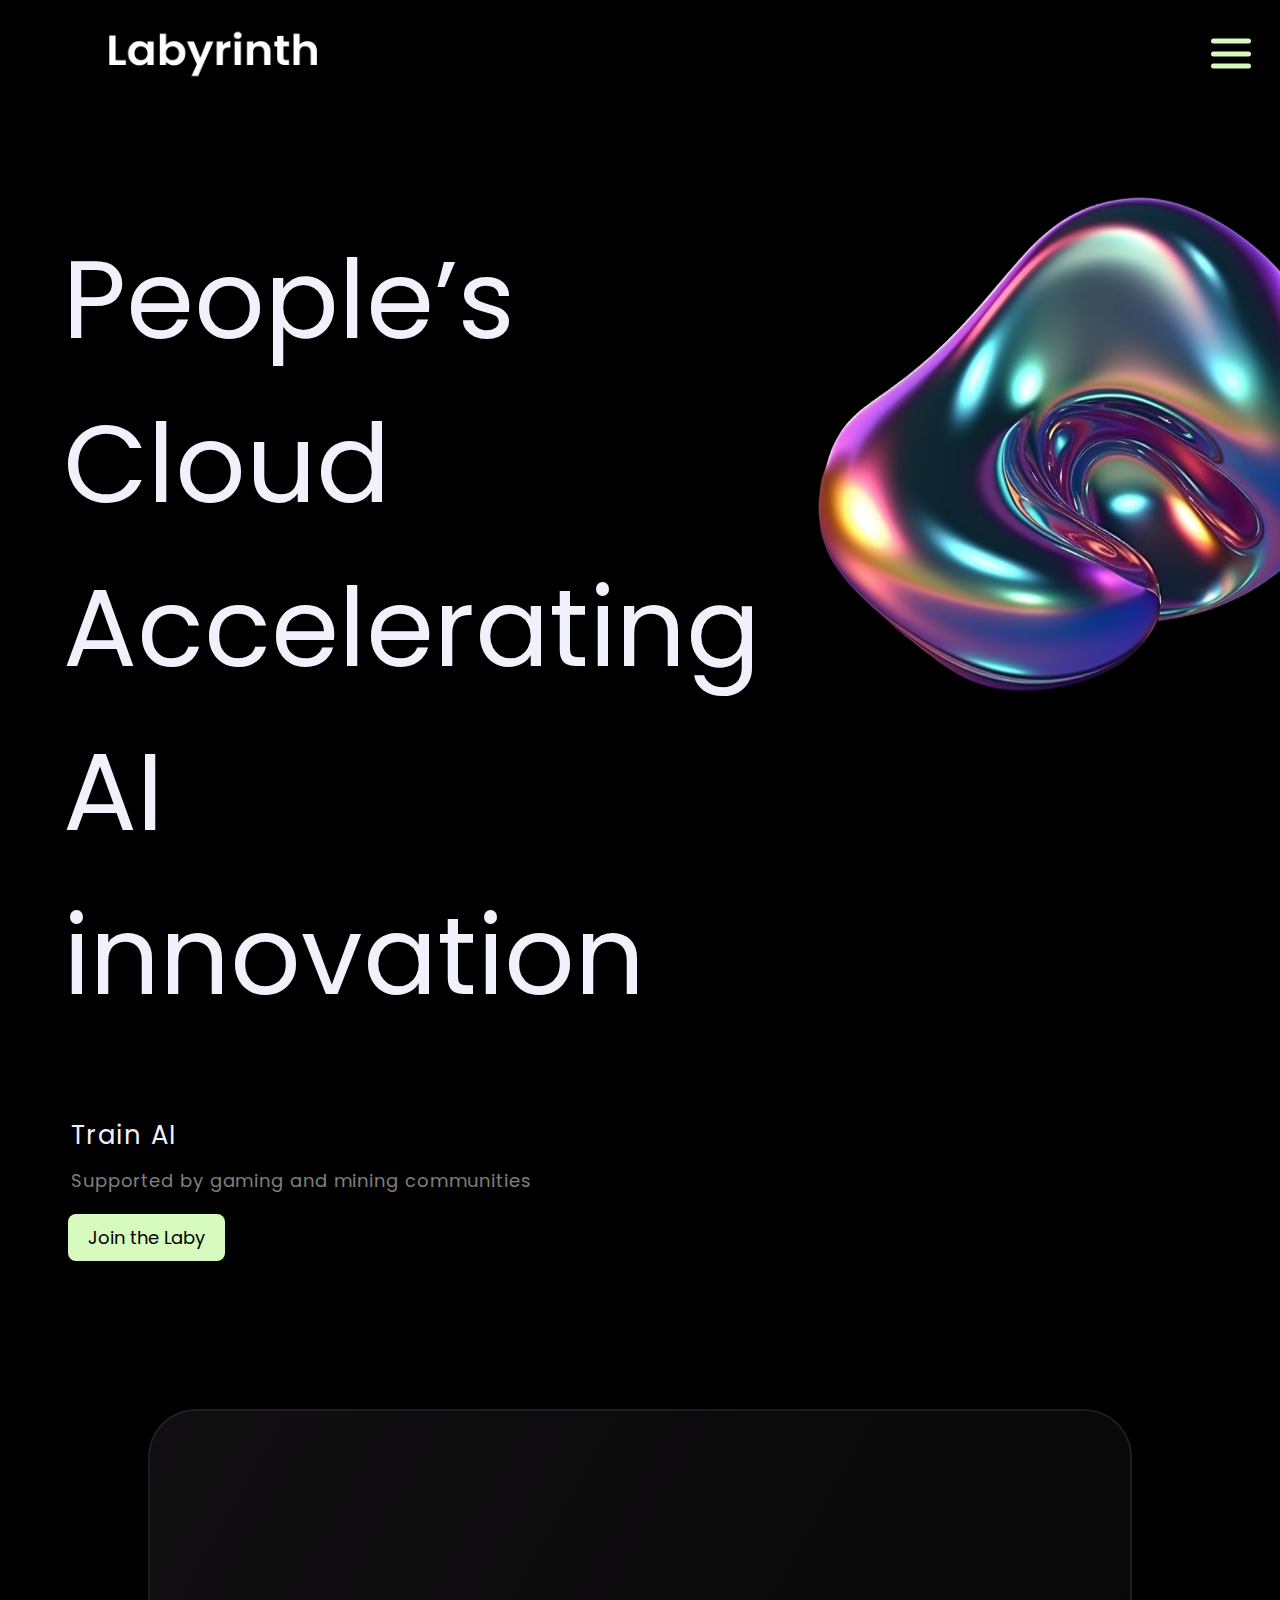
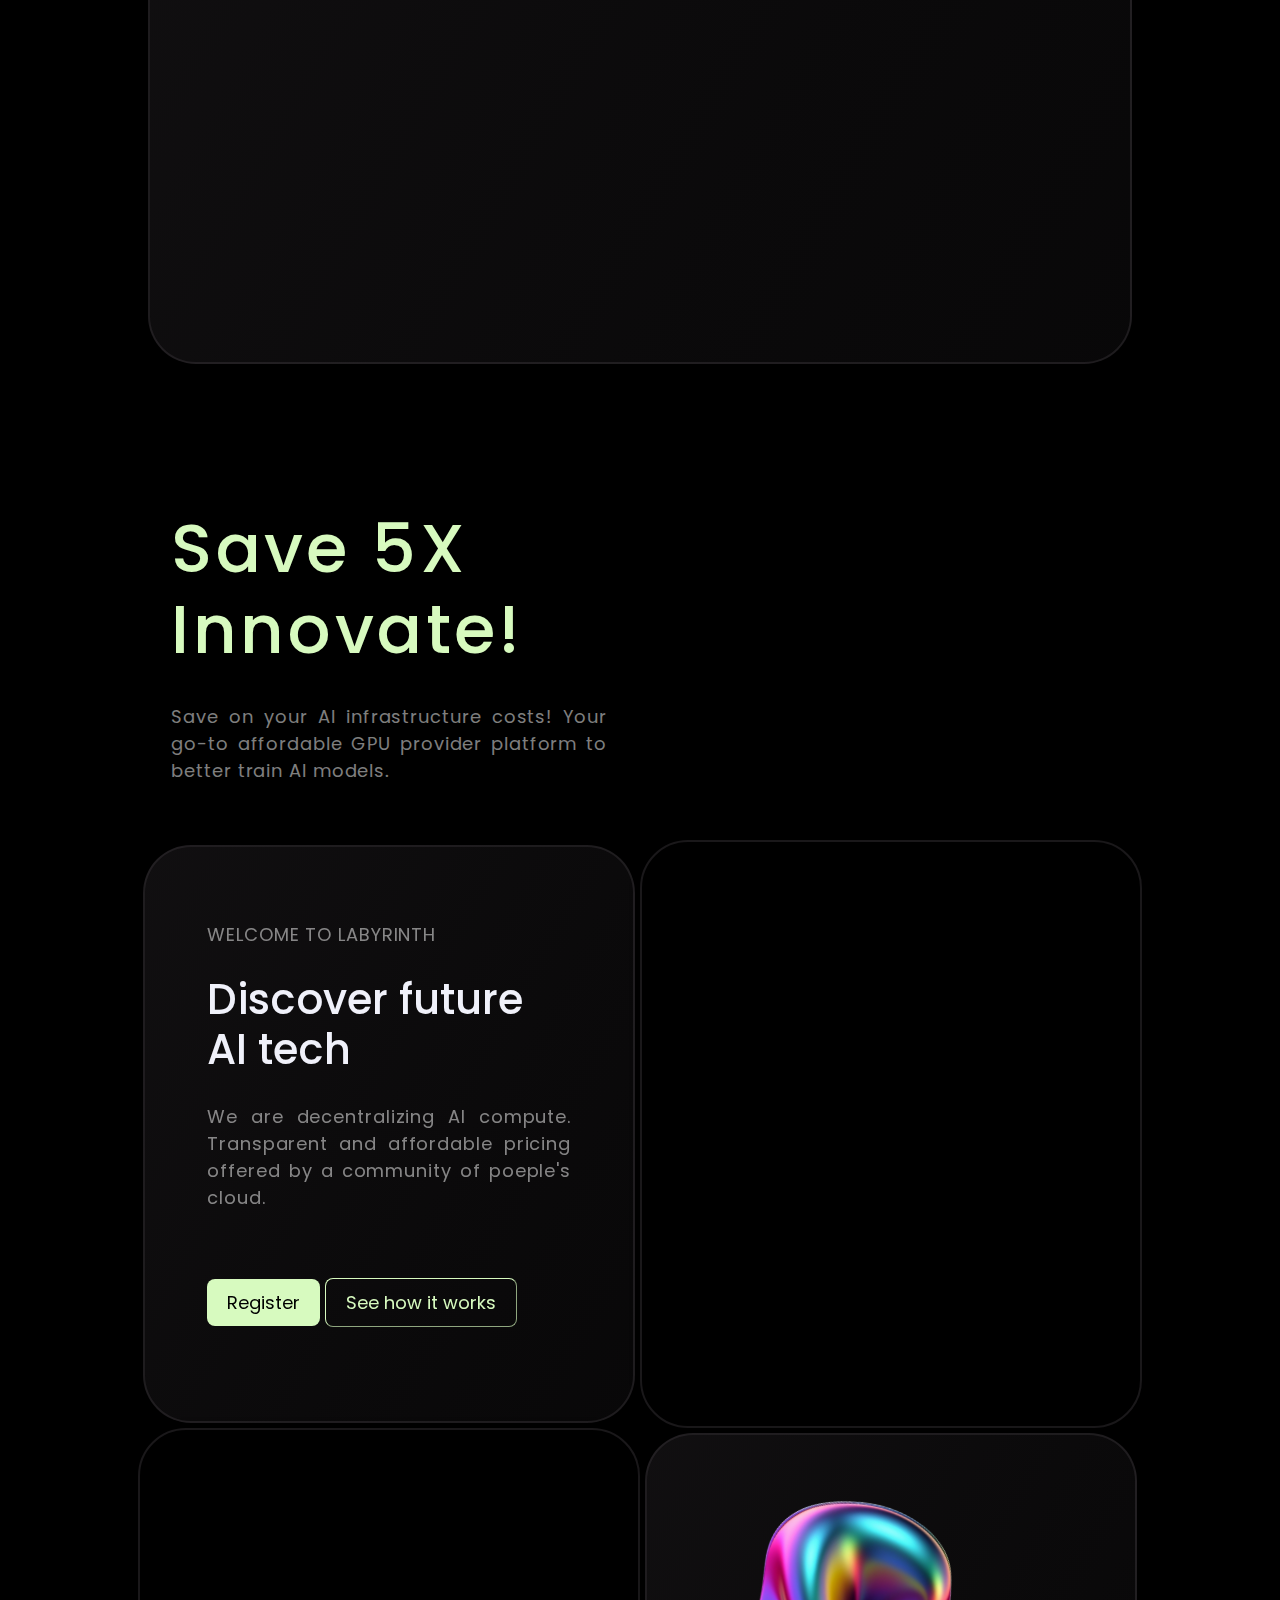
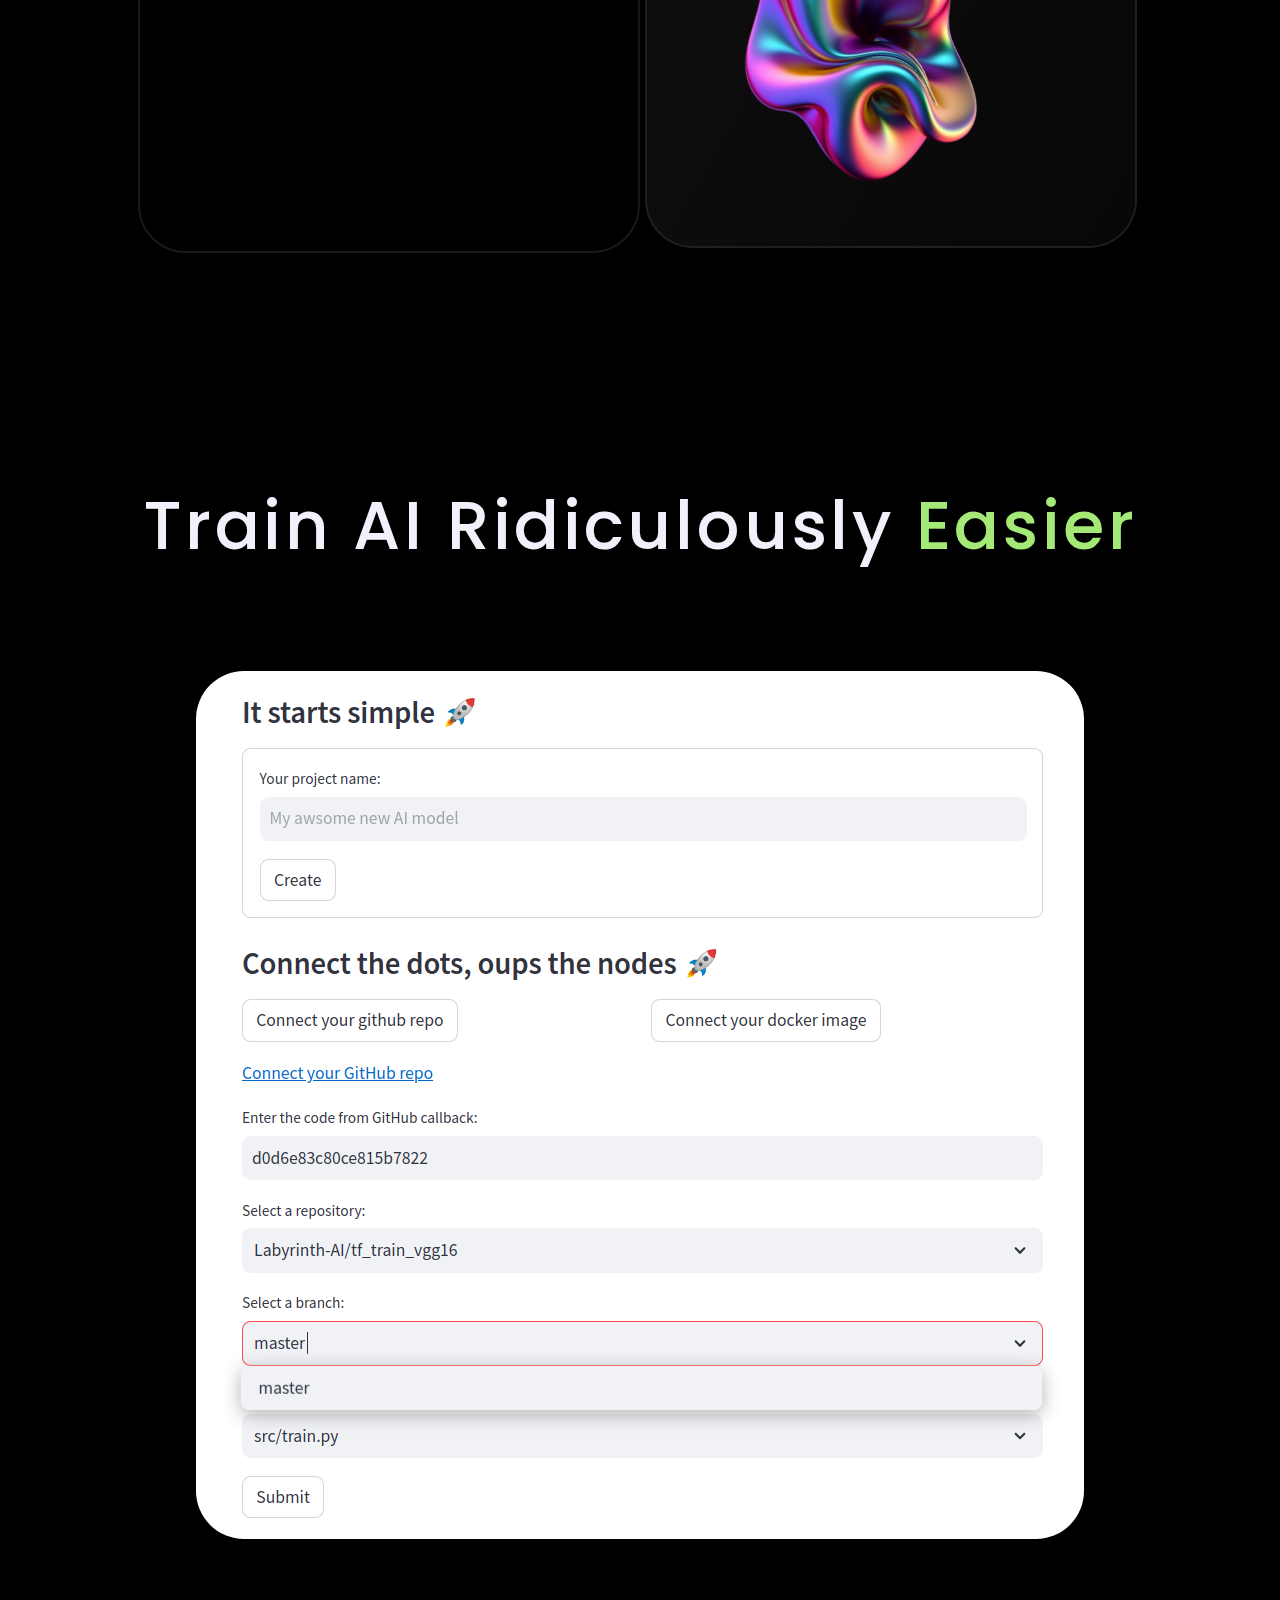
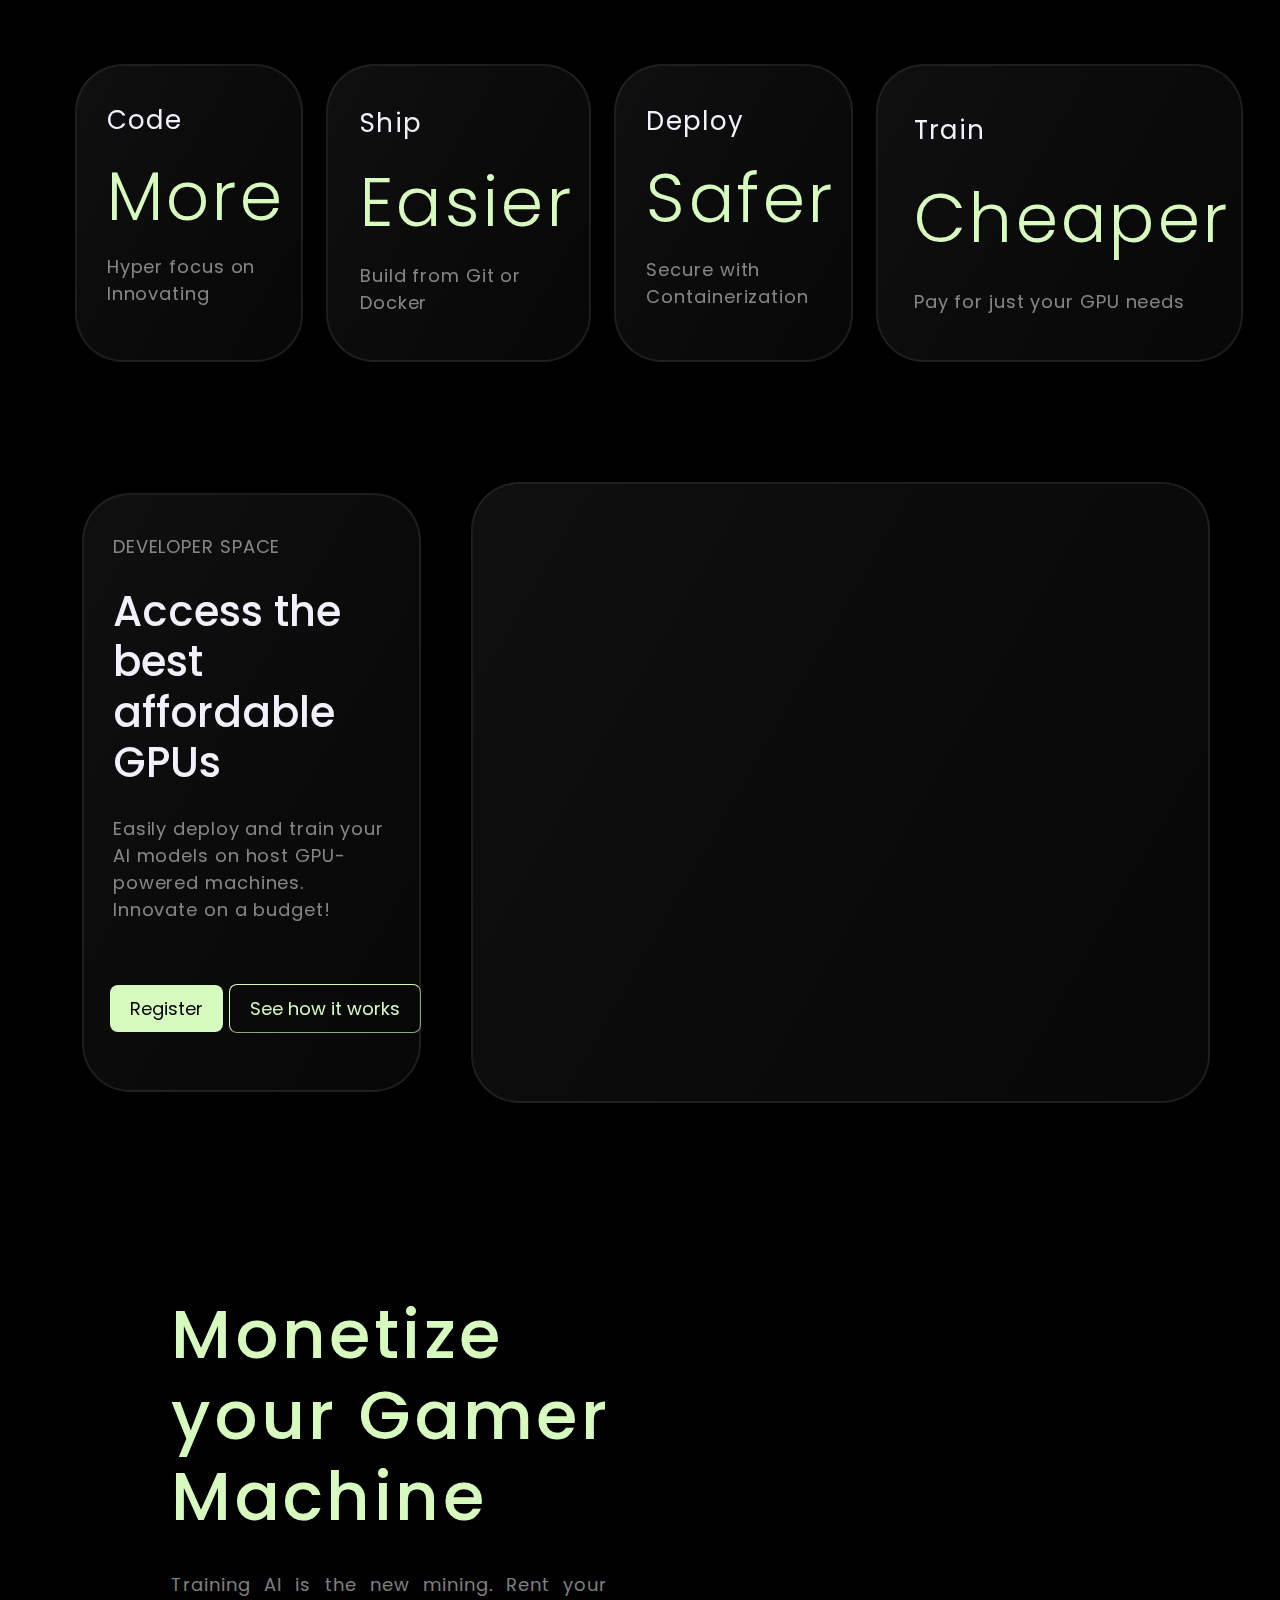
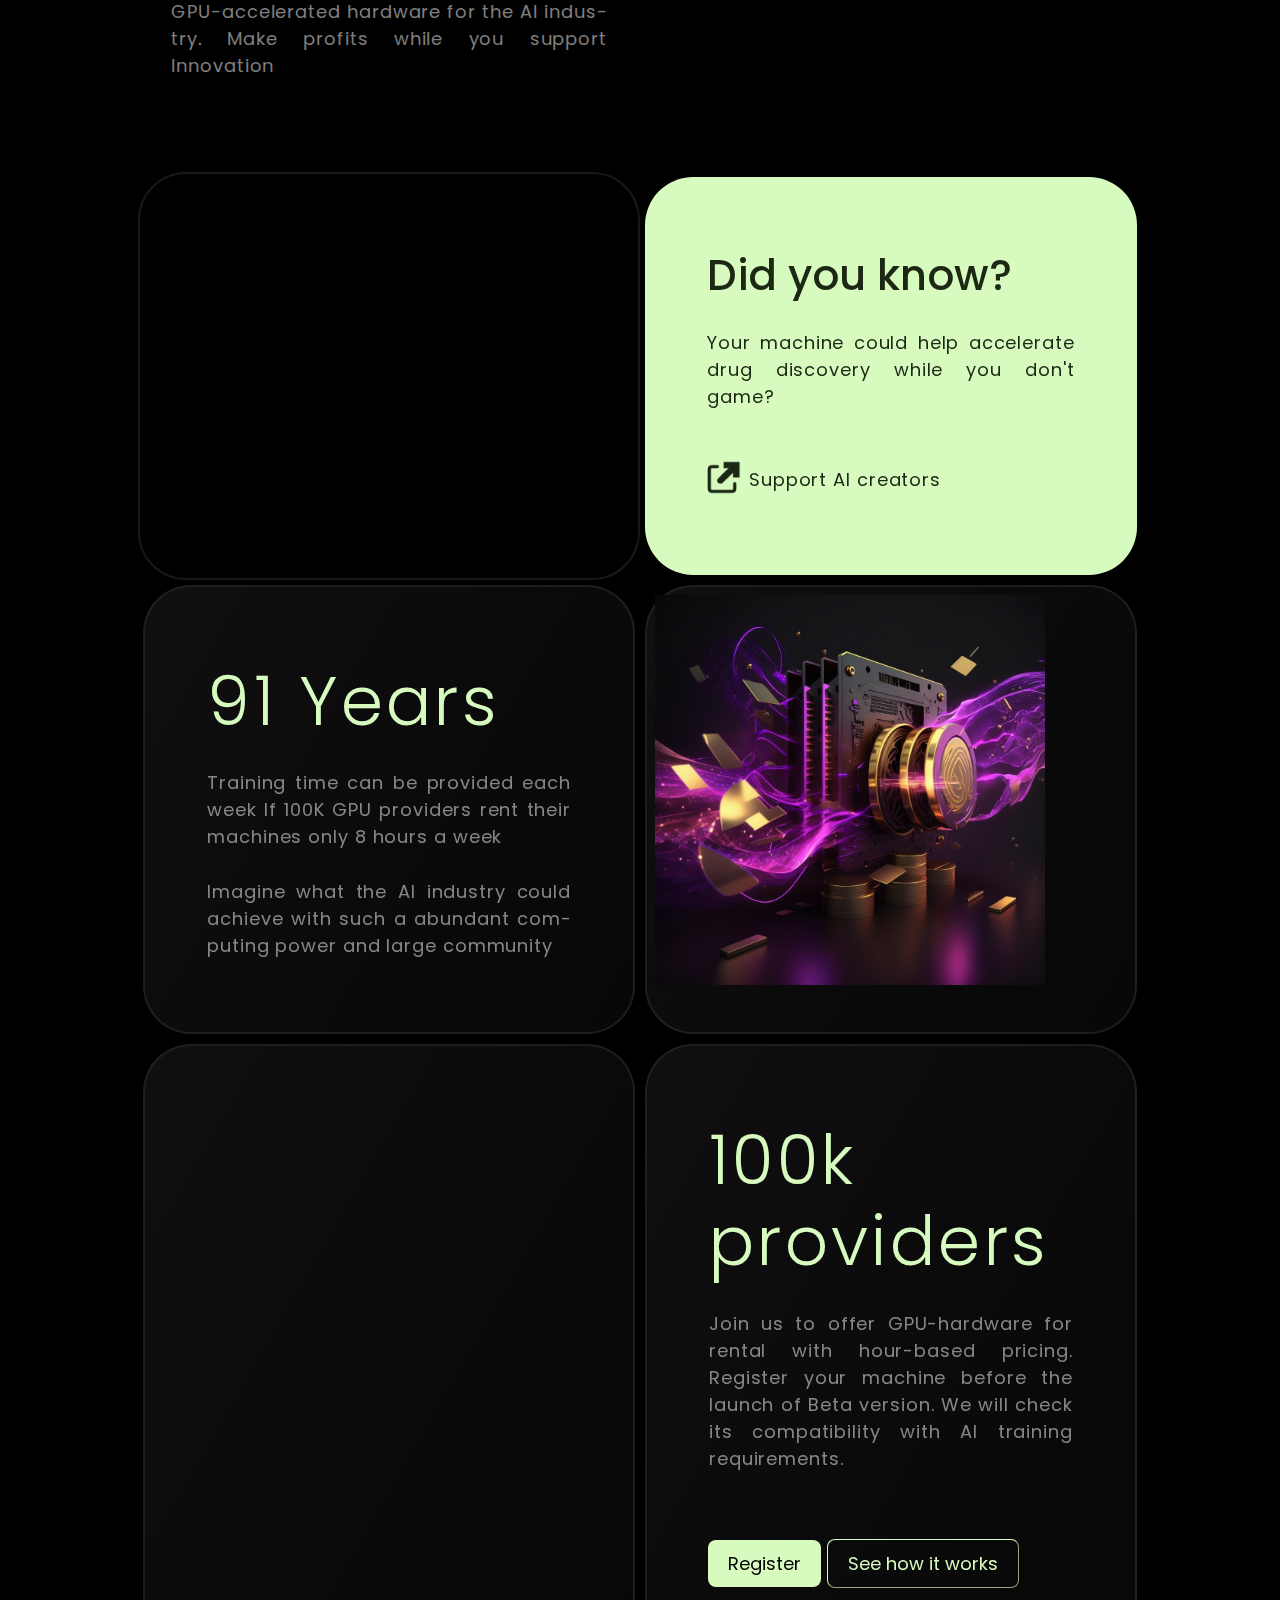
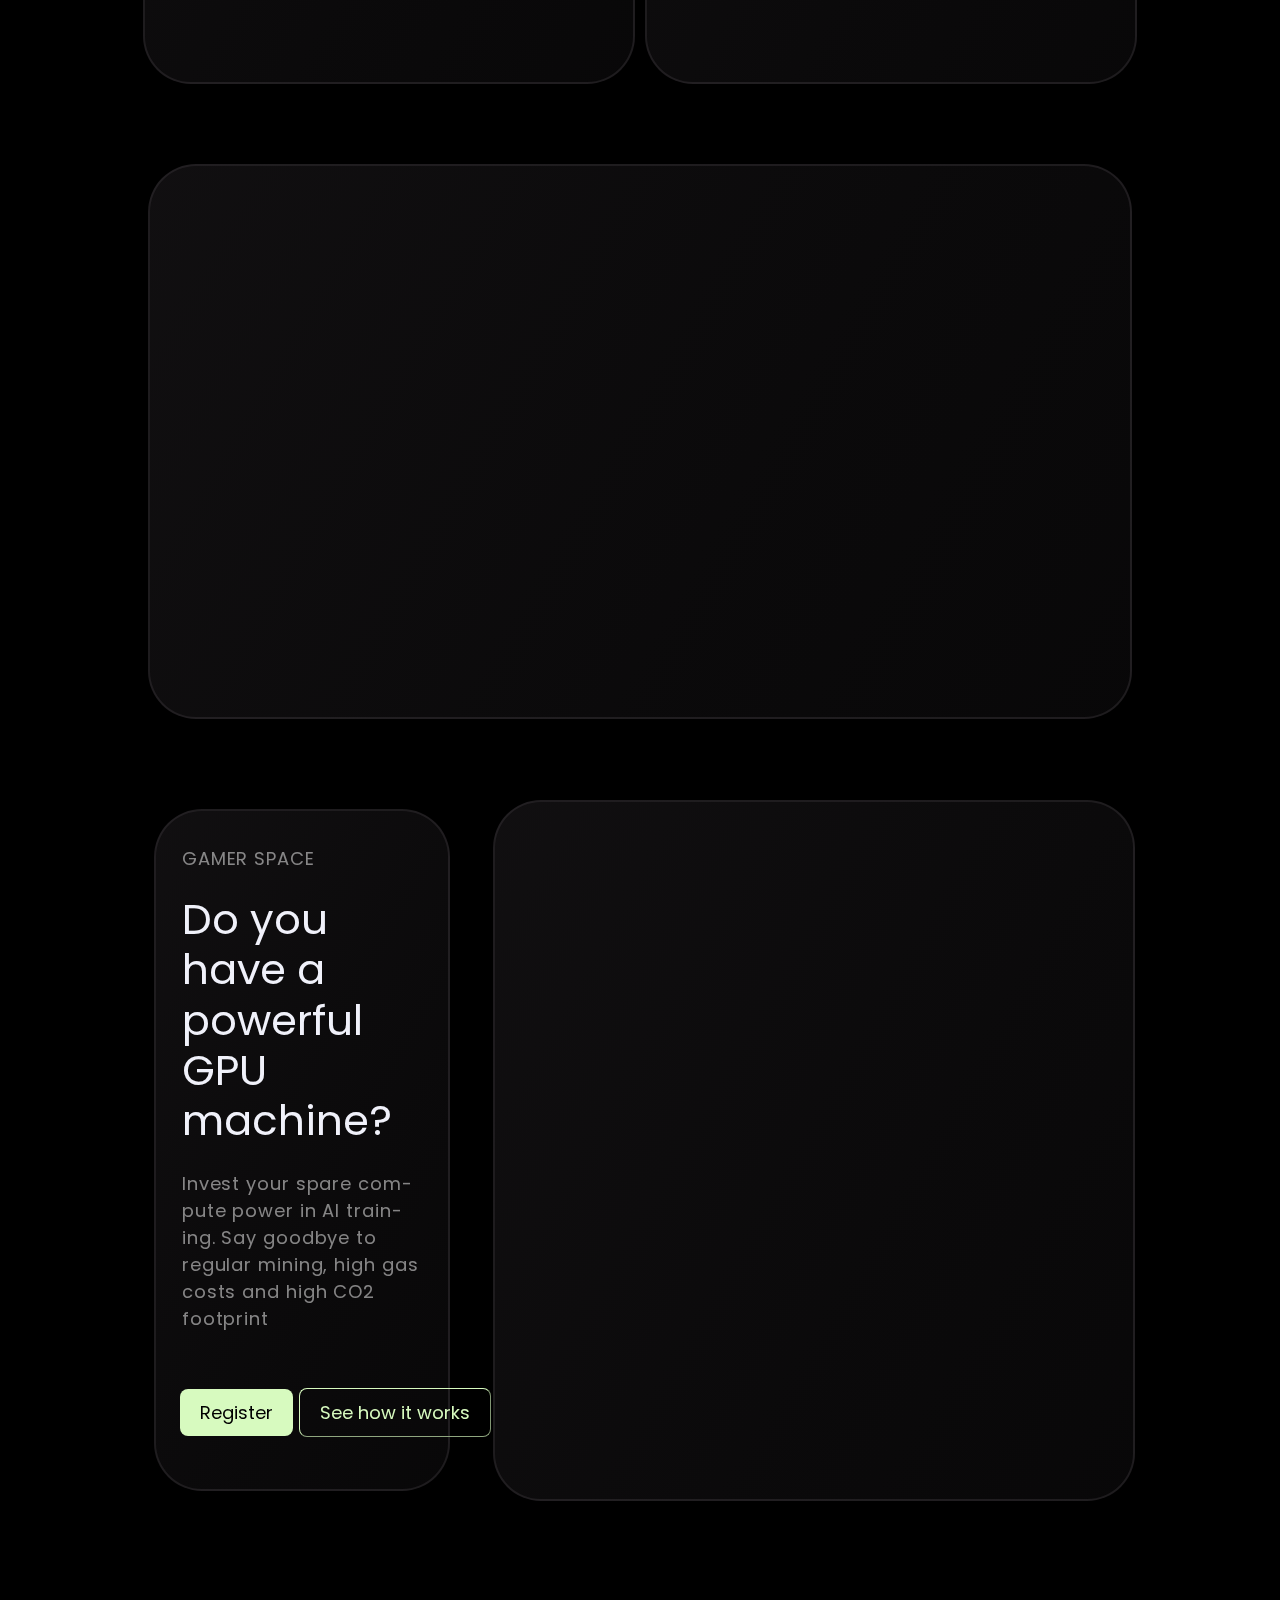
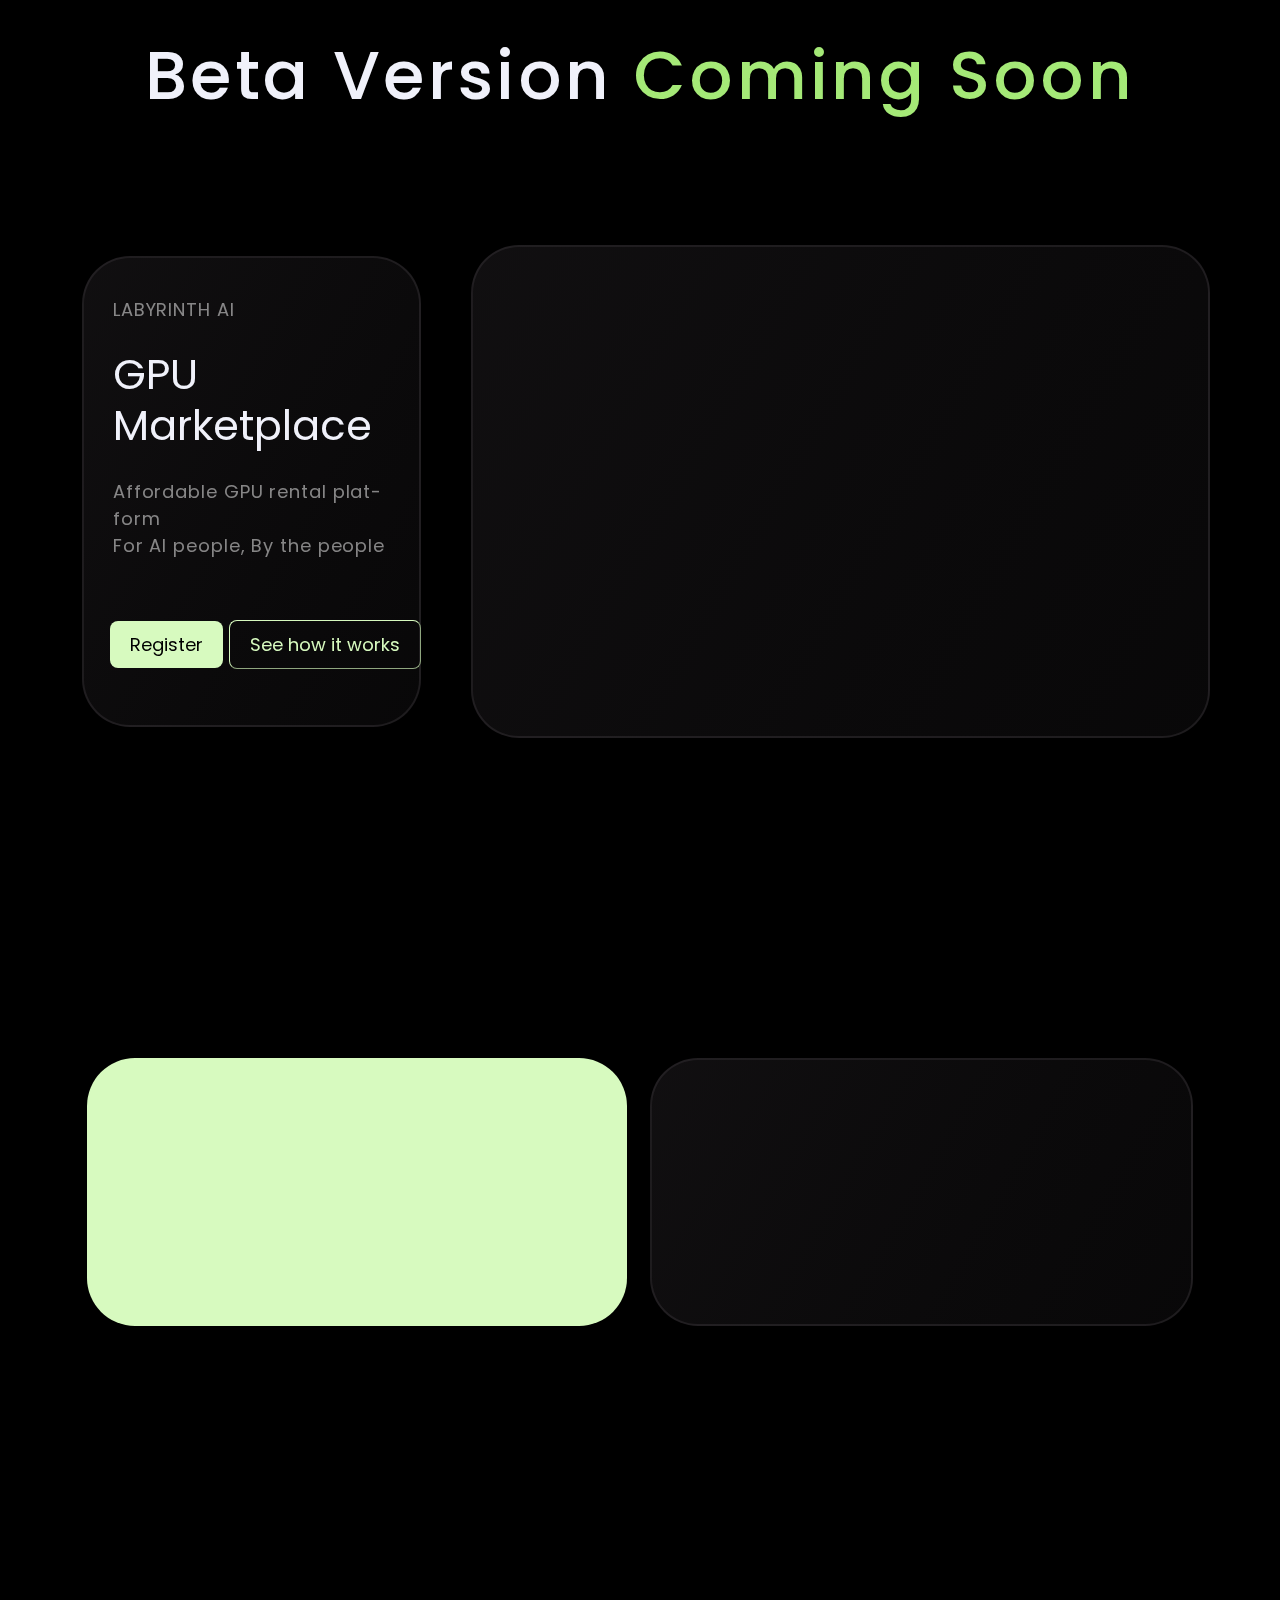
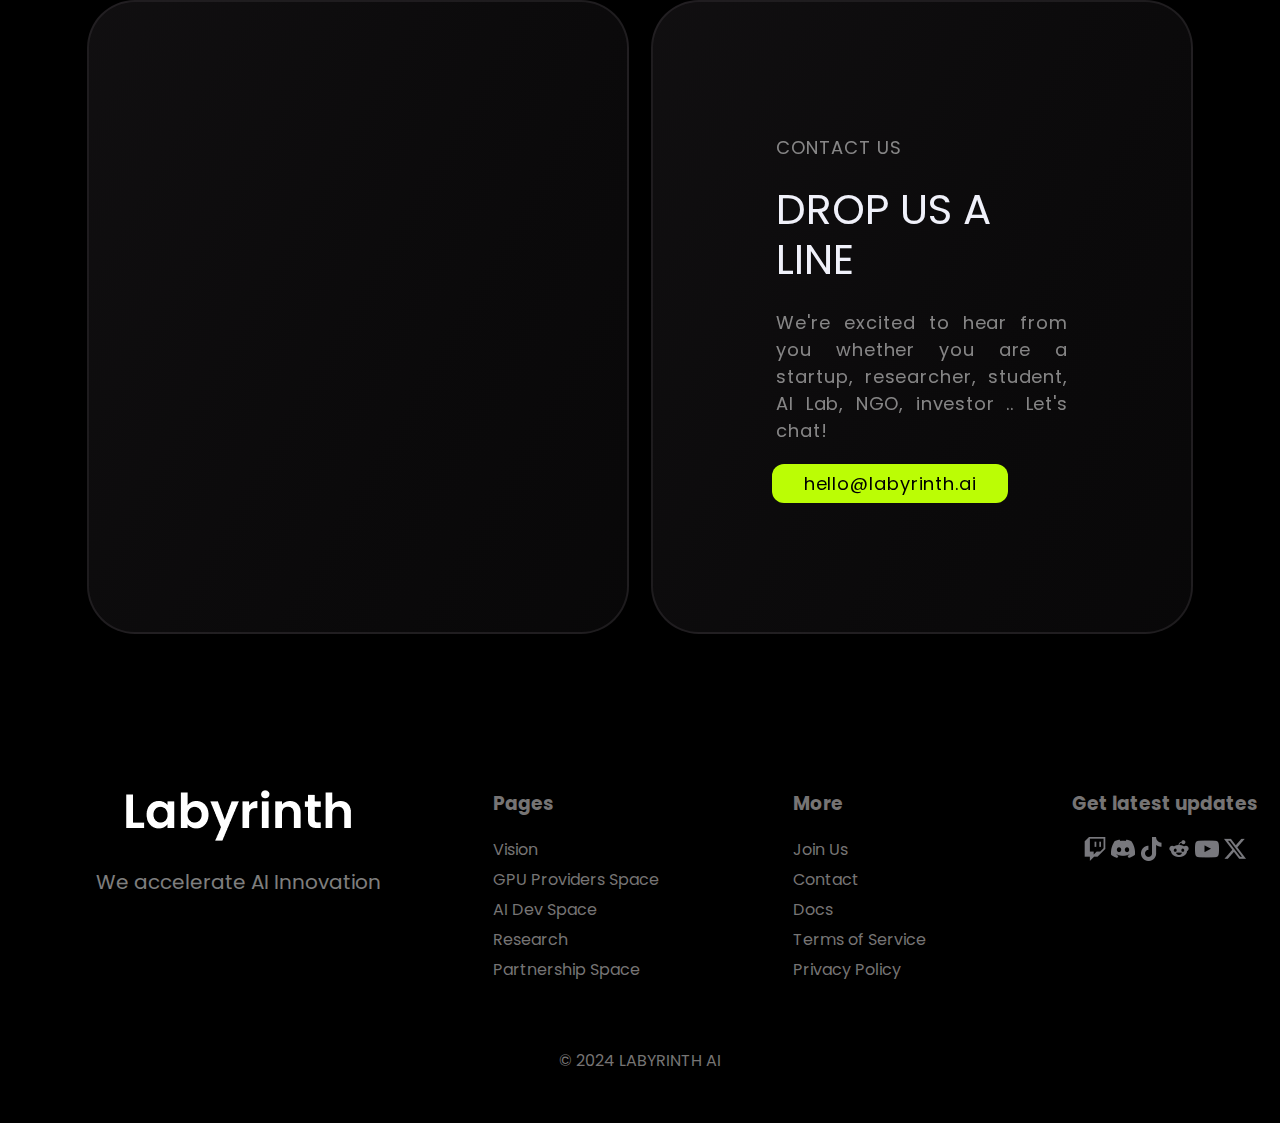
==== commit 3d7b7ab2: "media updates" ====
--- a/index.html
+++ b/index.html
@@ -75,9 +75,10 @@
     <!-- AI Engineer Bento UI Section -->
     <div class="bento-parent-container">
         <div class="pitch-container">
-            <div class="bento-card">
-                <video src="https://vimeo.com/922578269?share=copy"></video>
-                
+            <div class="bento-card" style="padding: 0;">
+                <div style="padding:56.25% 0 0 0;position:relative;margin:0;">
+                    <iframe src="https://player.vimeo.com/video/930957402?title=0&byline=0&muted=1&autoplay=1&controls=0&loop=1&background=1&app_id=58479" frameborder="0" allow="autoplay; fullscreen; picture-in-picture; clipboard-write" style="position:absolute;top:0;left:0;width:100%;height:100%;" title="Untitled"></iframe>
+                </div>
             </div>
         </div>
     </div>
@@ -111,13 +112,11 @@
             </div>
             <div class="pitch-container">
                 <div class="bento-card video-container" id="video-container1">
-                    <!-- <div id="vimeo-player" style="width: 100%; height: 100%; margin: 0;"></div> -->
                 </div>
                 
             </div>
             <div class="pitch-container">
-                <div class="bento-card video-container">
-                    
+                <div class="bento-card video-container" id="video-container2">
                 </div>
             </div>
             <div class="pitch-container">
@@ -204,7 +203,7 @@
         </div>
         <div class="grid-container">
             <div class="pitch-container">
-                <div class="bento-card video-container" id="video-container2">
+                <div class="bento-card video-container" id="video-container3">
                     <!-- <div id="vimeo-player" style="width: 100%; height: 100%; margin: 0;"></div> -->
                 
                 </div>
@@ -230,8 +229,8 @@
 
             </div>
             <div class="pitch-container">
-                <div class="bento-card">
-                    <div class="video-box processed playing" data-video="https://vimeo.com/890162815/057ded19b5?share=copy" data-video-quality="1080p" data-video-fallback-image-desktop="" data-player-id="6289" data-vimeo-initialized="true"><iframe src="https://player.vimeo.com/video/890162815?h=057ded19b5&amp;title=0&amp;muted=1&amp;loop=1&amp;background=1&amp;quality=1080p&amp;app_id=122963" width="426" height="240" frameborder="0" allow="autoplay; fullscreen; picture-in-picture; clipboard-write" title="RPG_variable_5" data-ready="true"></iframe></div>
+                <div class="bento-card" style="padding: 0px;">
+                    <img src="Assets/gpu_money.png" alt="" style="max-width: 80%; max-height:1000000px; margin:0px; will-change: transform; transform: translate3d(7.99904px, 8.00112px, 0px) scale3d(1, 1, 1) rotateX(0deg) rotateY(0deg) rotateZ(0deg) skew(0deg, 0deg); transform-style: preserve-3d;" >
                 </div>
             </div>
             <div class="pitch-container">
@@ -257,9 +256,11 @@
             </div>
 
         </div>
-        <div class="pitch-container" id="mobile-mrgn">
-            <div class="bento-card ">
-                <div class="video-box processed playing" data-video="https://vimeo.com/890162815/057ded19b5?share=copy" data-video-quality="1080p" data-video-fallback-image-desktop="" data-player-id="6289" data-vimeo-initialized="true"><iframe src="https://player.vimeo.com/video/890162815?h=057ded19b5&amp;title=0&amp;muted=1&amp;loop=1&amp;background=1&amp;quality=1080p&amp;app_id=122963" width="426" height="240" frameborder="0" allow="autoplay; fullscreen; picture-in-picture; clipboard-write" title="RPG_variable_5" data-ready="true"></iframe></div>
+        <div class="pitch-container">
+            <div class="bento-card" style="padding: 0;">
+                <div style="padding:56.25% 0 0 0;position:relative;margin:0;">
+                    <iframe src="https://player.vimeo.com/video/930976170?title=0&byline=0&muted=1&autoplay=1&controls=0&loop=1&background=1&app_id=58479" frameborder="0" allow="autoplay; fullscreen; picture-in-picture; clipboard-write" style="position:absolute;top:0;left:0;width:100%;height:100%;" title="Untitled"></iframe>
+                </div>
             </div>
         </div>
         <div class="third-container">
@@ -275,7 +276,9 @@
                 </div>
             </div>
             <div class="bento-card">
-                <div class="video-box processed playing" data-video="https://vimeo.com/890162815/057ded19b5?share=copy" data-video-quality="1080p" data-video-fallback-image-desktop="" data-player-id="6289" data-vimeo-initialized="true"><iframe src="https://player.vimeo.com/video/890162815?h=057ded19b5&amp;title=0&amp;muted=1&amp;loop=1&amp;background=1&amp;quality=1080p&amp;app_id=122963" width="426" height="240" frameborder="0" allow="autoplay; fullscreen; picture-in-picture; clipboard-write" title="RPG_variable_5" data-ready="true"></iframe></div>
+                <img src="Assets/3.png" loading="lazy" sizes="(max-width: 479px) 88vw, (max-width: 767px) 400px, (max-width: 991px) 560px, 436px" 
+            srcset="Assets/3.png 500w, Assets/3.png 800w, Assets/6.png 960w" alt="" class="home-offer-shape-1" style="max-width: 80%; will-change: transform; transform: translate3d(7.99904px, 8.00112px, 0px) scale3d(1, 1, 1) rotateX(0deg) rotateY(0deg) rotateZ(0deg) skew(0deg, 0deg); transform-style: preserve-3d;">
+            
             </div>
         </div>
     </div>
@@ -313,6 +316,18 @@
             <div id="getWaitlistContainer" data-waitlist_id="14912" data-widget_type="WIDGET_1" style="justify-content: space-around;"></div>
             <link rel="stylesheet" type="text/css" href="https://prod-waitlist-widget.s3.us-east-2.amazonaws.com/getwaitlist.min.css"/>
             <script src="https://prod-waitlist-widget.s3.us-east-2.amazonaws.com/getwaitlist.min.js"></script>
+        </div>
+        <div class="bento-card ">
+            <img src="Assets/5.png" loading="lazy" sizes="(max-width: 479px) 88vw, (max-width: 767px) 400px, (max-width: 991px) 560px, 436px" 
+            srcset="Assets/5.png 500w, Assets/5.png 800w, Assets/5.png 960w" alt="" class="home-offer-shape-1" style="max-width: 80%; will-change: transform; transform: translate3d(7.99904px, 8.00112px, 0px) scale3d(1, 1, 1) rotateX(0deg) rotateY(0deg) rotateZ(0deg) skew(0deg, 0deg); transform-style: preserve-3d;">
+            
+        </div>
+    </div>
+    <div class="centered-container">
+        <div class="bento-card ">
+            <img src="Assets/6.png" loading="lazy" sizes="(max-width: 479px) 88vw, (max-width: 767px) 400px, (max-width: 991px) 560px, 436px" 
+            srcset="Assets/6.png 500w, Assets/1.png 800w, Assets/6.png 960w" alt="" class="home-offer-shape-1" style="max-width: 80%; will-change: transform; transform: translate3d(7.99904px, 8.00112px, 0px) scale3d(1, 1, 1) rotateX(0deg) rotateY(0deg) rotateZ(0deg) skew(0deg, 0deg); transform-style: preserve-3d;">
+            
         </div>
         <div class="bento-card">
             <p class="font-small highlight-grey"> CONTACT US</p>
@@ -363,6 +378,7 @@
             </div>
         
             <div class="footer-social">
+                <h3>Get latest updates</h3>
                 <div class="social-icons">
                     <a href="#"><img src="Assets/Social_Twitch.png" alt=""></a>
                     <a href="#"><img src="Assets/Social_Discord.png" alt=""></a>
@@ -370,9 +386,6 @@
                     <a href="#"><img src="Assets/Social_Reddit.png" alt=""></a>
                     <a href="#"><img src="Assets/Social_YT.png" alt=""></a>
                     <a href="#"><img src="Assets/Social Icons.png" alt=""></a>
-                </div>
-                <div class="nav-btns">
-                    <button id="vertlight-btn">Drop us a message</button>
                 </div>
             </div>
         </div>
@@ -420,9 +433,14 @@
         });
     }
 
-    // Call the function for each video  
-    embedVimeoVideo('video-container1', 926929322); // Change the video ID accordingly
-    embedVimeoVideo('video-container2', 922578269); // Change the video ID accordingly
+    // Call the function for each video 
+    // embedVimeoVideo('video-container1', 930957402); 
+    embedVimeoVideo('video-container1', 926929322);  
+    embedVimeoVideo('video-container2', 929377764);
+    embedVimeoVideo('video-container3', 922578269);
+    // embedVimeoVideo('video-container5', 890443086);
+
+    
     // Add more calls for additional videos as needed
 </script>
 
--- a/css/main.css
+++ b/css/main.css
@@ -362,6 +362,9 @@
   margin: 0;
 }
 .bento-card iframe{
+  /* position: absolute;
+  top: 0;
+  left: 0; */
   border-radius: 48px;
   width: -webkit-fill-available;
   height: -webkit-fill-available;
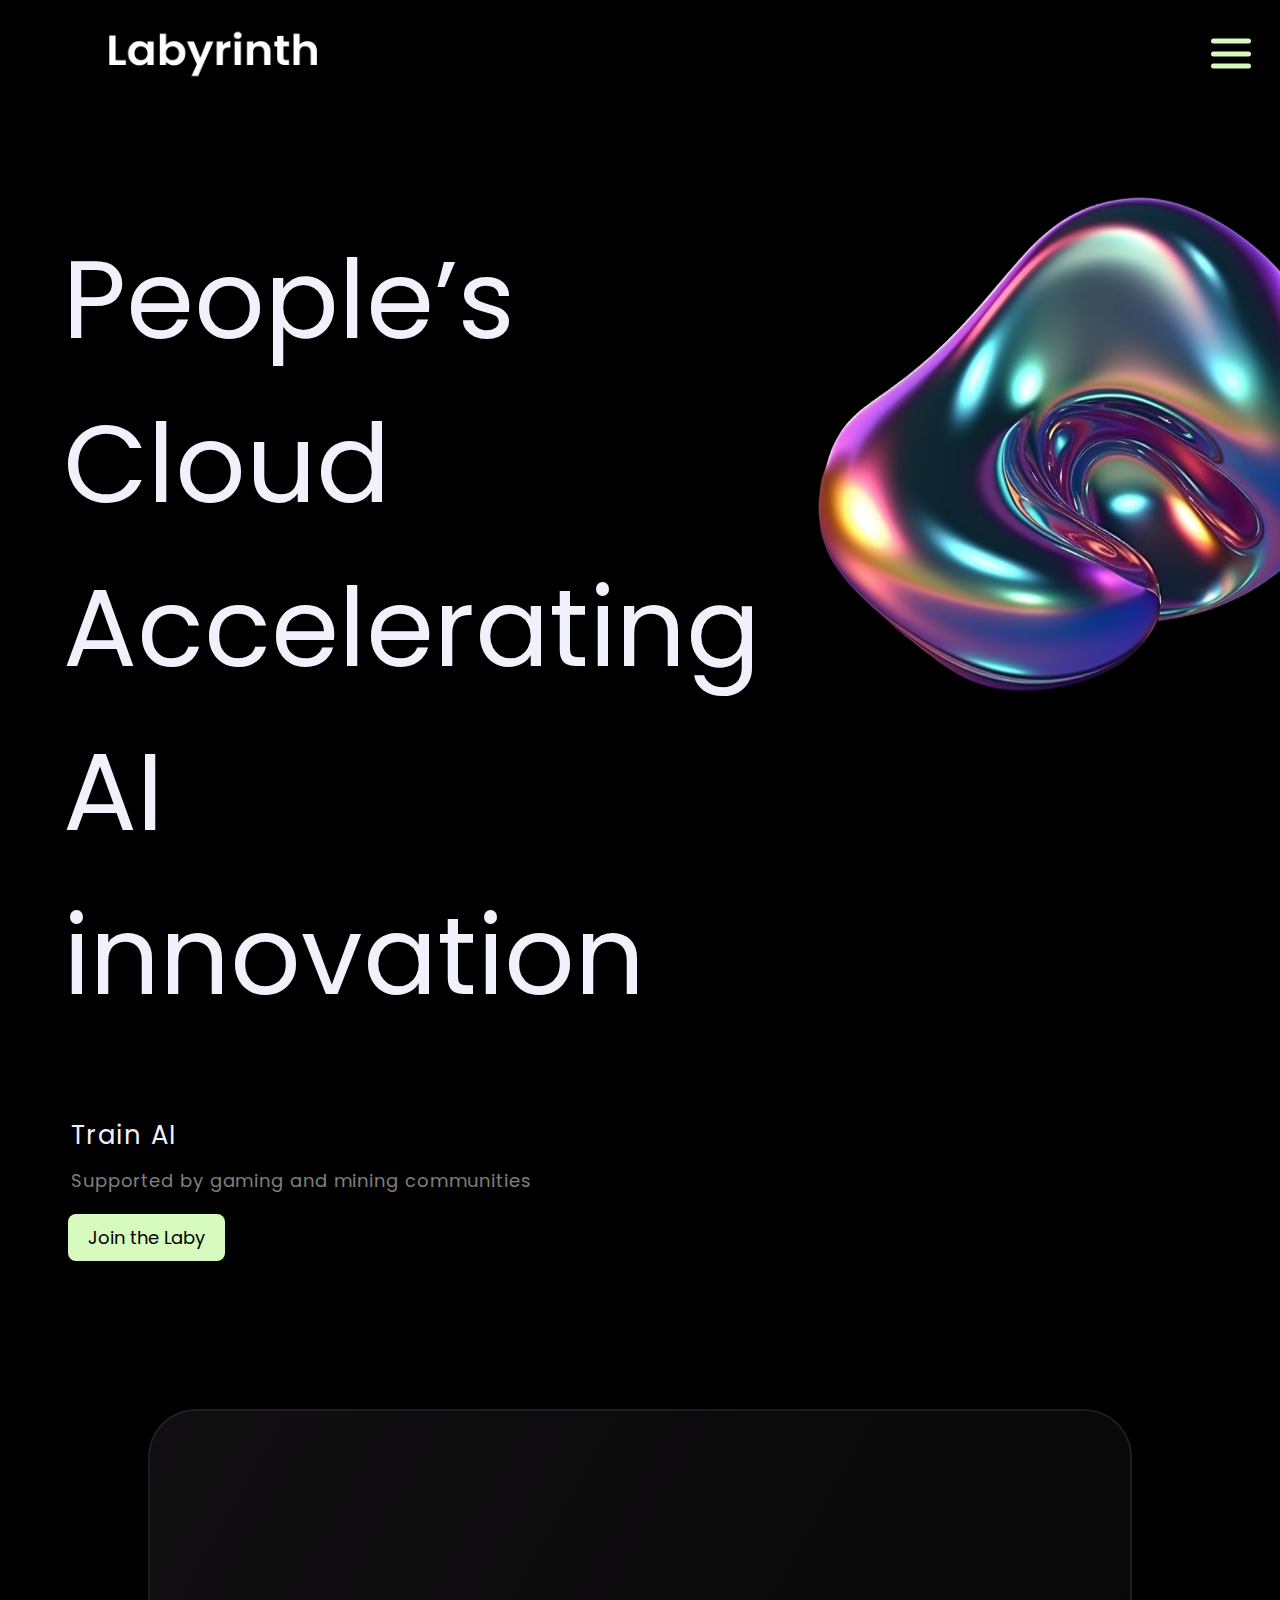
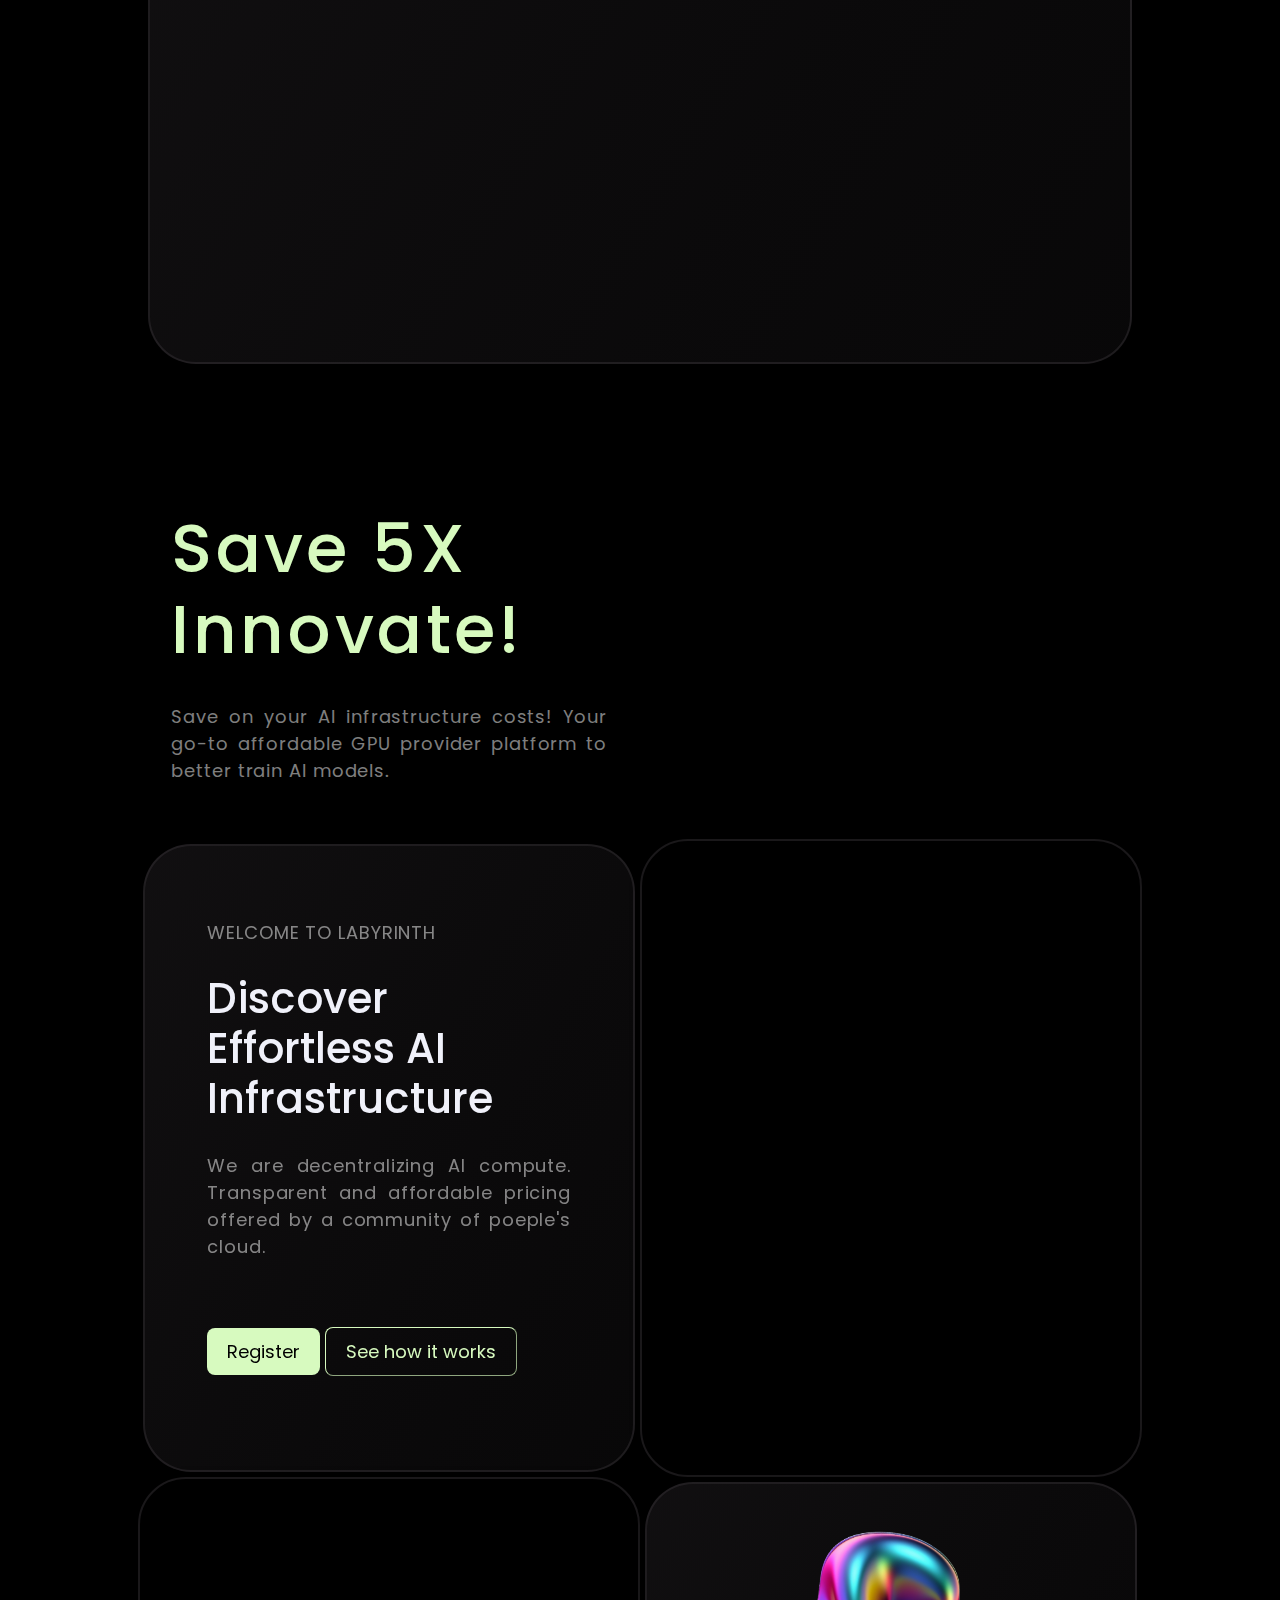
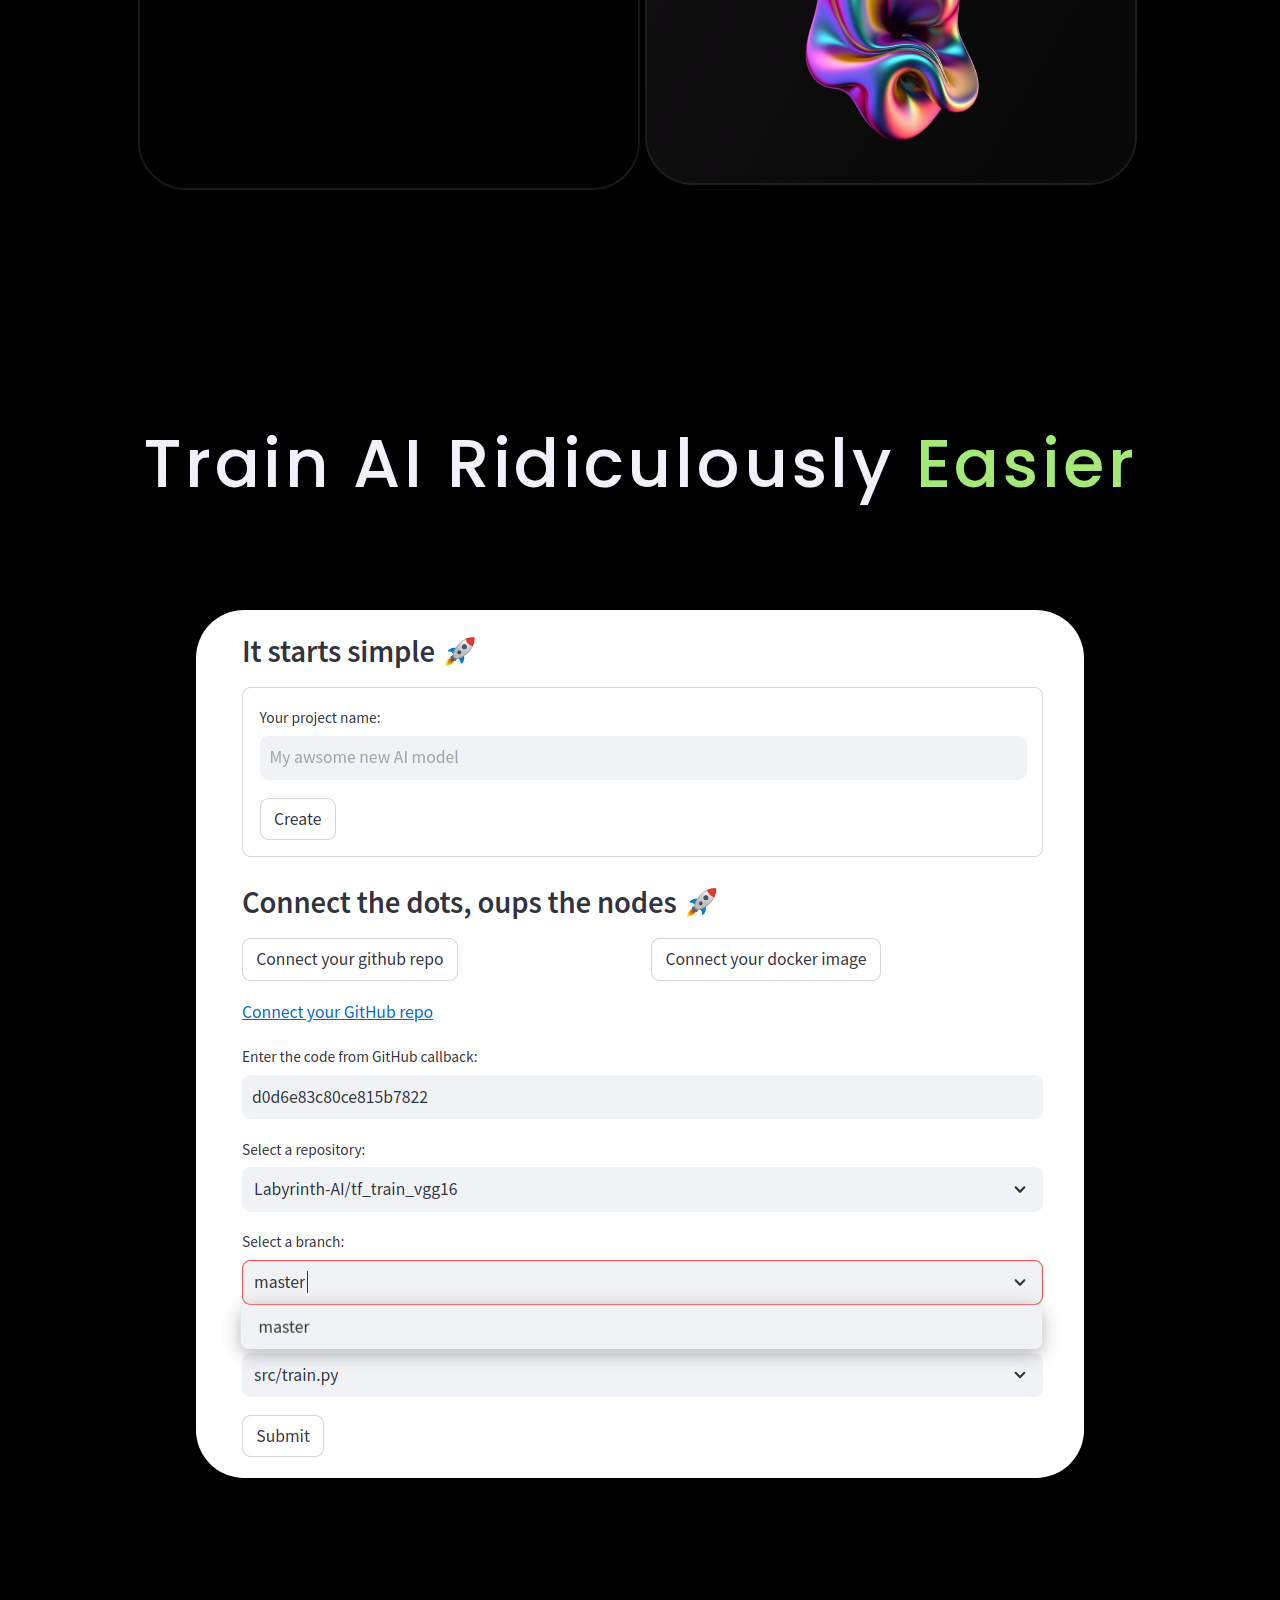
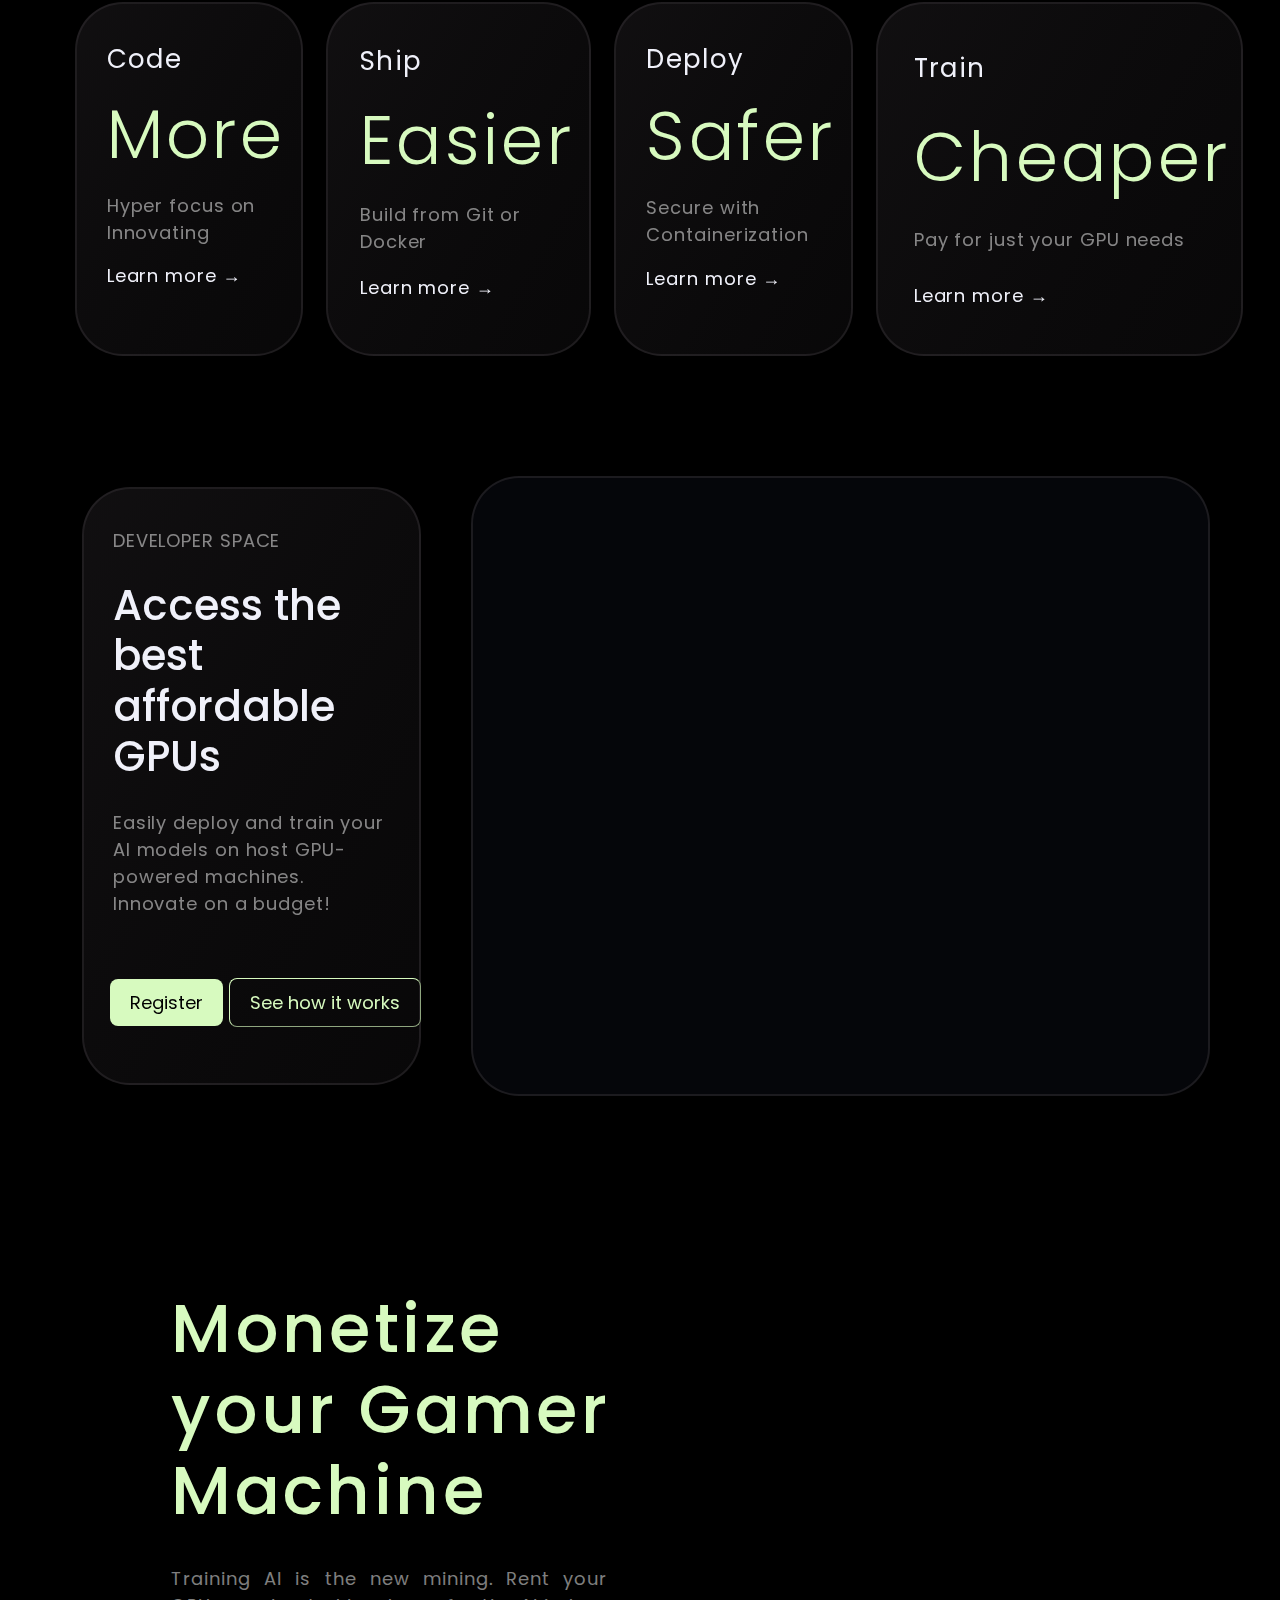
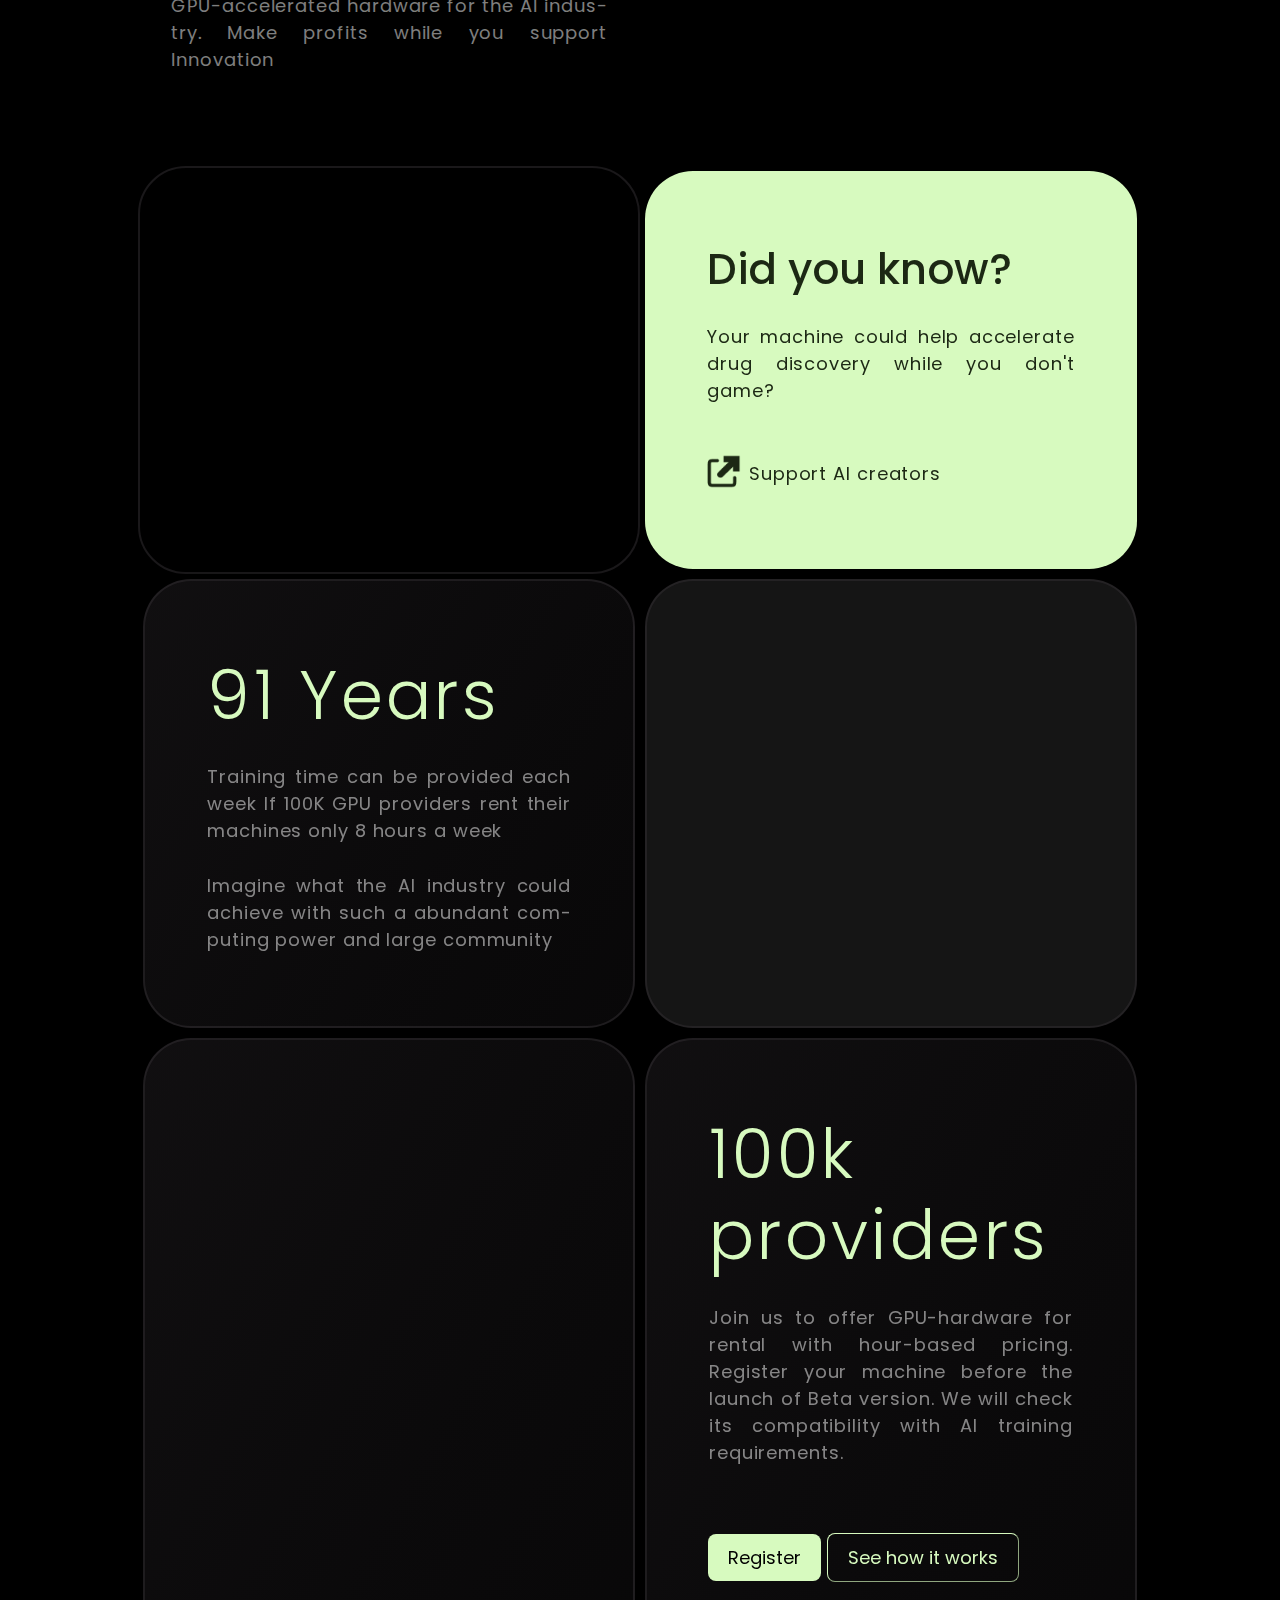
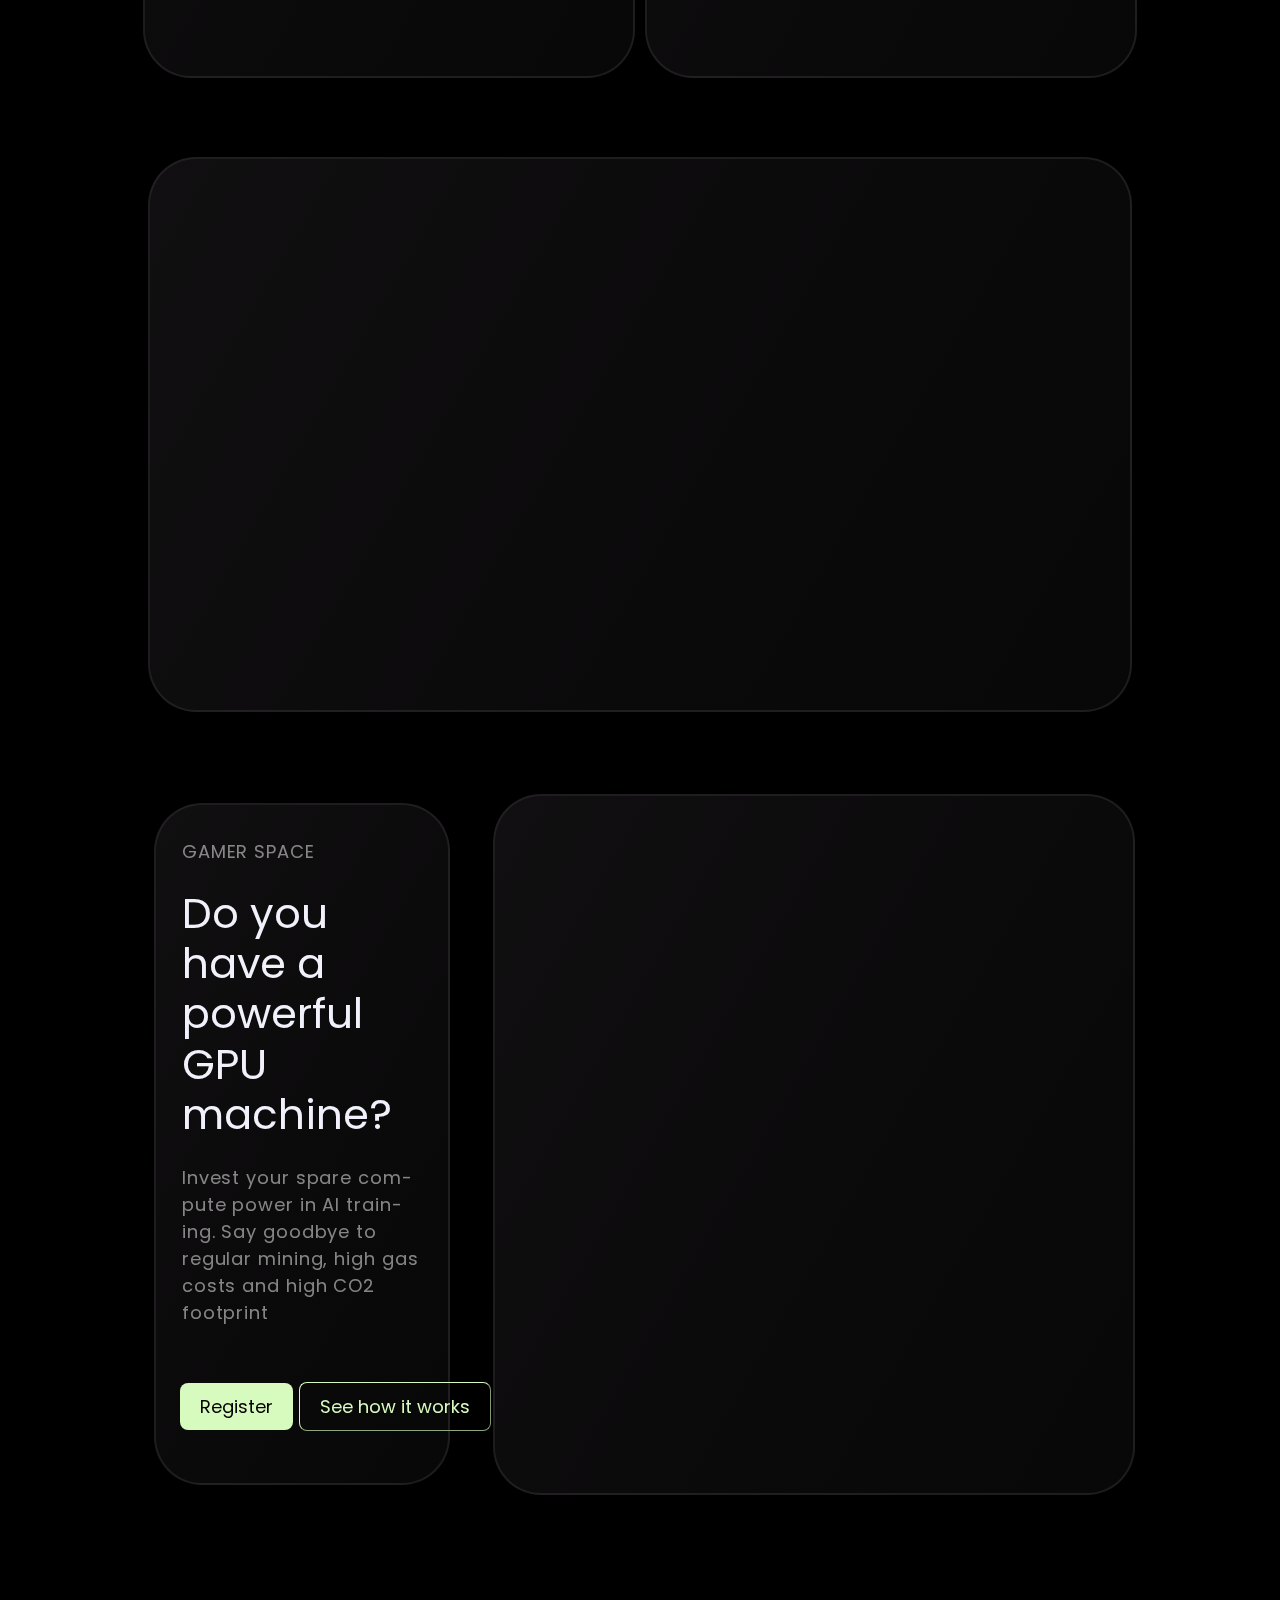
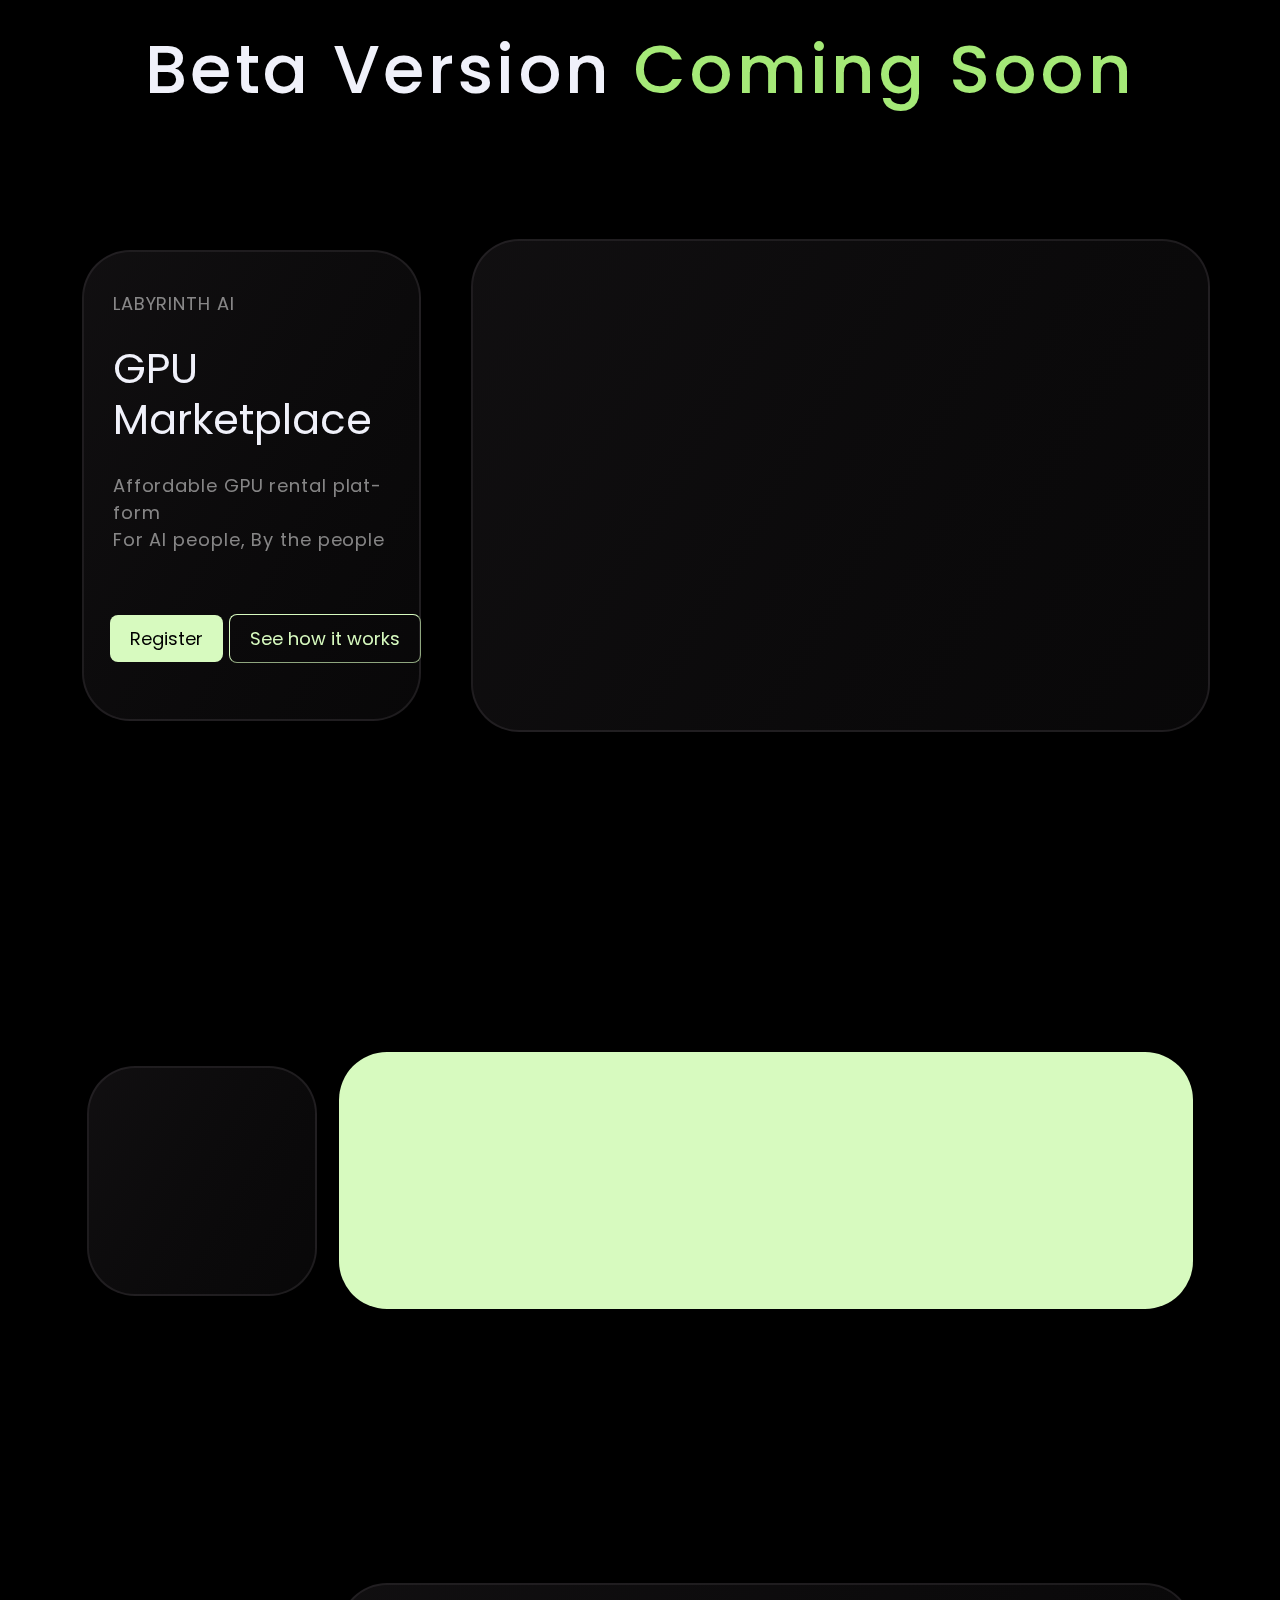
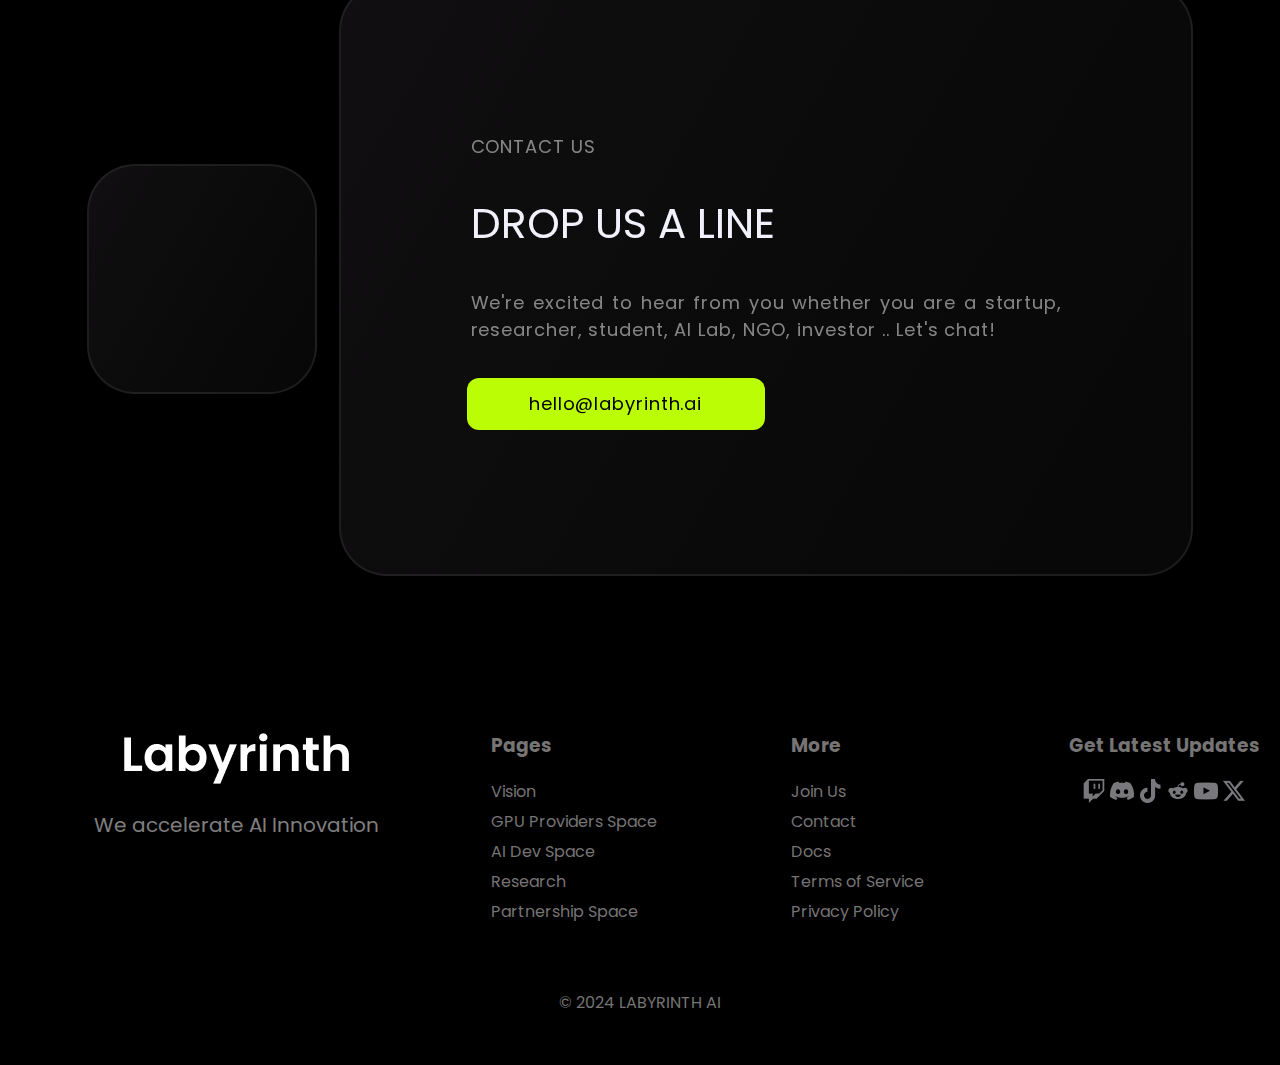
==== commit 18bb3ab6: "media updates" ====
--- a/index.html
+++ b/index.html
@@ -77,7 +77,7 @@
         <div class="pitch-container">
             <div class="bento-card" style="padding: 0;">
                 <div style="padding:56.25% 0 0 0;position:relative;margin:0;">
-                    <iframe src="https://player.vimeo.com/video/930957402?title=0&byline=0&muted=1&autoplay=1&controls=0&loop=1&background=1&app_id=58479" frameborder="0" allow="autoplay; fullscreen; picture-in-picture; clipboard-write" style="position:absolute;top:0;left:0;width:100%;height:100%;" title="Untitled"></iframe>
+                    <iframe src="https://player.vimeo.com/video/931020705?title=0&byline=0&muted=1&autoplay=1&controls=0&loop=1&background=1&app_id=58479" frameborder="0" allow="autoplay; fullscreen; picture-in-picture; clipboard-write" style="position:absolute;top:0;left:0;width:100%;height:100%;" title="Untitled"></iframe>
                 </div>
             </div>
         </div>
@@ -102,7 +102,7 @@
             <div class="pitch-container">
                 <div class="bento-card vertlight-border">
                     <p class="font-small highlight-grey"> WELCOME TO LABYRINTH</p>
-                    <p class="font-large" id="font-thick"> Discover future AI tech</p>
+                    <p class="font-large" id="font-thick"> Discover Effortless AI Infrastructure</p>
                     <p class="font-small highlight-grey"> We are decentralizing AI compute. Transparent and affordable pricing offered by a community of poeple's cloud.</p>
                     <div class="nav-btns">
                         <a href="https://getwaitlist.com/waitlist/14912"><button id="vertlight-btn">Register </button></a>
@@ -120,9 +120,9 @@
                 </div>
             </div>
             <div class="pitch-container">
-                <div class="bento-card">
+                <div class="media-containter">
                     <img src="Assets/1.png" loading="lazy" sizes="(max-width: 479px) 88vw, (max-width: 767px) 400px, (max-width: 991px) 560px, 436px" 
-                    srcset="Assets/1.png 500w, Assets/1.png 800w, Assets/1.png 960w" alt="" class="home-offer-shape-1" style="max-width: 80%; transform: translate3d(0px, 0px, 0px) scale3d(1, 1, 1) rotateX(0deg) rotateY(0deg) rotateZ(56.1528deg) skew(0deg, 0deg); transform-style: preserve-3d; will-change: transform;">
+                    srcset="Assets/1.png 500w, Assets/1.png 800w, Assets/1.png 960w" alt="" class="home-offer-shape-1" style="max-width: 60%; transform: translate3d(0px, 0px, 0px) scale3d(1, 1, 1) rotateX(0deg) rotateY(0deg) rotateZ(56.1528deg) skew(0deg, 0deg); transform-style: preserve-3d; will-change: transform;">
                 </div>
             </div>
         </div>
@@ -147,21 +147,25 @@
                 <p class="font-medium">Code</p>
                 <p class="font-larger highlight-vert-light">More</p>
                 <p class="font-small highlight-grey">Hyper focus on Innovating</p>
+                <p class="font-small"> <a href="">Learn more <span> → </span></a></p>
             </div>
             <div class="bento-card vertlight-border">
                 <p class="font-medium">Ship</p>
                 <p class="font-larger highlight-vert-light">Easier</p>
                 <p class="font-small highlight-grey">Build from Git or Docker</p>
+                <p class="font-small"> <a href="">Learn more <span> → </span></a></p>
             </div>
             <div class="bento-card vertlight-border">
                 <p class="font-medium">Deploy</p>
                 <p class="font-larger highlight-vert-light">Safer</p>
                 <p class="font-small highlight-grey">Secure with Containerization</p>
+                <p class="font-small"> <a href="">Learn more <span> → </span></a></p>
             </div>
             <div class="bento-card vertlight-border">
                 <p class="font-medium">Train</p>
                 <p class="font-larger highlight-vert-light">Cheaper</p>
                 <p class="font-small highlight-grey">Pay for just your GPU needs</p>
+                <p class="font-small"> <a href="">Learn more <span> → </span></a></p>
             </div>
         </div>
         <div class="third-container">
@@ -176,8 +180,9 @@
                     </div>
                 </div>
             </div>
-            <div class="bento-card">
-                <div class="video-box processed playing" data-video="https://vimeo.com/890162815/057ded19b5?share=copy" data-video-quality="1080p" data-video-fallback-image-desktop="" data-player-id="6289" data-vimeo-initialized="true"><iframe src="https://player.vimeo.com/video/890162815?h=057ded19b5&amp;title=0&amp;muted=1&amp;loop=1&amp;background=1&amp;quality=1080p&amp;app_id=122963" width="426" height="240" frameborder="0" allow="autoplay; fullscreen; picture-in-picture; clipboard-write" title="RPG_variable_5" data-ready="true"></iframe></div>
+            <div class="media-containter" style="background: #05060A;">
+                <img src="Assets/best_illustraction-Photoroom.png" loading="lazy" sizes="(max-width: 479px) 88vw, (max-width: 767px) 400px, (max-width: 991px) 560px, 436px" 
+                srcset="Assets/best_illustraction-Photoroom.png 500w, Assets/best_illustraction-Photoroom.png 800w, Assets/best_illustraction-Photoroom.png 960w" alt="" class="home-offer-shape-1" style="max-width: 60%;">
             </div>
         </div>
         
@@ -229,14 +234,16 @@
 
             </div>
             <div class="pitch-container">
-                <div class="bento-card" style="padding: 0px;">
-                    <img src="Assets/gpu_money.png" alt="" style="max-width: 80%; max-height:1000000px; margin:0px; will-change: transform; transform: translate3d(7.99904px, 8.00112px, 0px) scale3d(1, 1, 1) rotateX(0deg) rotateY(0deg) rotateZ(0deg) skew(0deg, 0deg); transform-style: preserve-3d;" >
-                </div>
-            </div>
-            <div class="pitch-container">
-                <div class="bento-card ">
+                <div class="bento-card" style="padding: 0;background: #151515;">
+                    <div style="padding:56.25% 0 0 0;position:relative;margin:0;">
+                        <iframe src="https://player.vimeo.com/video/890443086?h=47900dc5f0&title=0&muted=1&loop=1&background=1&quality=hd&app_id=122963" frameborder="0" allow="autoplay; fullscreen; picture-in-picture; clipboard-write" style="position:absolute;top:0;left:0;width:100%;height:100%;" title="koto_CoD_objects_coin_R2_D1_V2"></iframe>
+                    </div>
+                </div>
+            </div>
+            <div class="pitch-container">
+                <div class="bento-card">
                     <img src="Assets/2.png" loading="lazy" sizes="(max-width: 479px) 88vw, (max-width: 767px) 400px, (max-width: 991px) 560px, 436px" 
-                    srcset="Assets/2.png 500w, Assets/1.png 800w, Assets/2.png 960w" alt="" class="home-offer-shape-1" style="max-width: 80%; will-change: transform; transform: translate3d(7.99904px, 8.00112px, 0px) scale3d(1, 1, 1) rotateX(0deg) rotateY(0deg) rotateZ(0deg) skew(0deg, 0deg); transform-style: preserve-3d;">
+                    srcset="Assets/2.png 500w, Assets/1.png 800w, Assets/2.png 960w" alt="" class="home-offer-shape-1" style="max-width: 60%; will-change: transform; transform: translate3d(7.99904px, 8.00112px, 0px) scale3d(1, 1, 1) rotateX(0deg) rotateY(0deg) rotateZ(0deg) skew(0deg, 0deg); transform-style: preserve-3d;">
                     
                 </div>
                 <!-- <img src="Assets/limbo1.jpg" style="max-width: 100%;"> -->
@@ -262,6 +269,7 @@
                     <iframe src="https://player.vimeo.com/video/930976170?title=0&byline=0&muted=1&autoplay=1&controls=0&loop=1&background=1&app_id=58479" frameborder="0" allow="autoplay; fullscreen; picture-in-picture; clipboard-write" style="position:absolute;top:0;left:0;width:100%;height:100%;" title="Untitled"></iframe>
                 </div>
             </div>
+            
         </div>
         <div class="third-container">
             <div class="inline-container">
@@ -275,9 +283,9 @@
                     </div>
                 </div>
             </div>
-            <div class="bento-card">
+            <div class="media-containter">
                 <img src="Assets/3.png" loading="lazy" sizes="(max-width: 479px) 88vw, (max-width: 767px) 400px, (max-width: 991px) 560px, 436px" 
-            srcset="Assets/3.png 500w, Assets/3.png 800w, Assets/6.png 960w" alt="" class="home-offer-shape-1" style="max-width: 80%; will-change: transform; transform: translate3d(7.99904px, 8.00112px, 0px) scale3d(1, 1, 1) rotateX(0deg) rotateY(0deg) rotateZ(0deg) skew(0deg, 0deg); transform-style: preserve-3d;">
+            srcset="Assets/3.png 500w, Assets/3.png 800w, Assets/6.png 960w" alt="" class="home-offer-shape-1" style="max-width: 60%; will-change: transform; transform: translate3d(7.99904px, 8.00112px, 0px) scale3d(1, 1, 1) rotateX(0deg) rotateY(0deg) rotateZ(0deg) skew(0deg, 0deg); transform-style: preserve-3d;">
             
             </div>
         </div>
@@ -305,28 +313,29 @@
                     </div>
                 </div>
             </div>
-            <div class="bento-card">
-                <div class="video-box processed playing" data-video="https://vimeo.com/890162815/057ded19b5?share=copy" data-video-quality="1080p" data-video-fallback-image-desktop="" data-player-id="6289" data-vimeo-initialized="true"><iframe src="https://player.vimeo.com/video/890162815?h=057ded19b5&amp;title=0&amp;muted=1&amp;loop=1&amp;background=1&amp;quality=1080p&amp;app_id=122963" width="426" height="240" frameborder="0" allow="autoplay; fullscreen; picture-in-picture; clipboard-write" title="RPG_variable_5" data-ready="true"></iframe></div>
+            <div class="bento-card" style="padding: 0;">
+                <div style="padding:56.25% 0 0 0;position:relative;margin:0;">
+                    <iframe src="https://player.vimeo.com/video/931740380?title=0&byline=0&muted=1&autoplay=1&controls=0&loop=1&background=1&app_id=58479" frameborder="0" allow="autoplay; fullscreen; picture-in-picture; clipboard-write" style="position:absolute;top:0;left:0;width:100%;height:100%;" title="Coming Soon Teaser"></iframe>
+                </div>
             </div>
         </div>
     </div>
 
     <div class="centered-container">
+        <div class="media-containter">
+            <img src="Assets/5.png" loading="lazy" sizes="(max-width: 479px) 88vw, (max-width: 767px) 400px, (max-width: 991px) 560px, 436px" 
+            srcset="Assets/5.png 500w, Assets/5.png 800w, Assets/5.png 960w" alt="" class="home-offer-shape-1" style="max-width: 60%; will-change: transform; transform: translate3d(7.99904px, 8.00112px, 0px) scale3d(1, 1, 1) rotateX(0deg) rotateY(0deg) rotateZ(0deg) skew(0deg, 0deg); transform-style: preserve-3d;">
+        </div>
         <div class="bento-card vert-light">
             <div id="getWaitlistContainer" data-waitlist_id="14912" data-widget_type="WIDGET_1" style="justify-content: space-around;"></div>
             <link rel="stylesheet" type="text/css" href="https://prod-waitlist-widget.s3.us-east-2.amazonaws.com/getwaitlist.min.css"/>
             <script src="https://prod-waitlist-widget.s3.us-east-2.amazonaws.com/getwaitlist.min.js"></script>
         </div>
-        <div class="bento-card ">
-            <img src="Assets/5.png" loading="lazy" sizes="(max-width: 479px) 88vw, (max-width: 767px) 400px, (max-width: 991px) 560px, 436px" 
-            srcset="Assets/5.png 500w, Assets/5.png 800w, Assets/5.png 960w" alt="" class="home-offer-shape-1" style="max-width: 80%; will-change: transform; transform: translate3d(7.99904px, 8.00112px, 0px) scale3d(1, 1, 1) rotateX(0deg) rotateY(0deg) rotateZ(0deg) skew(0deg, 0deg); transform-style: preserve-3d;">
-            
-        </div>
     </div>
     <div class="centered-container">
-        <div class="bento-card ">
+        <div class="media-containter">
             <img src="Assets/6.png" loading="lazy" sizes="(max-width: 479px) 88vw, (max-width: 767px) 400px, (max-width: 991px) 560px, 436px" 
-            srcset="Assets/6.png 500w, Assets/1.png 800w, Assets/6.png 960w" alt="" class="home-offer-shape-1" style="max-width: 80%; will-change: transform; transform: translate3d(7.99904px, 8.00112px, 0px) scale3d(1, 1, 1) rotateX(0deg) rotateY(0deg) rotateZ(0deg) skew(0deg, 0deg); transform-style: preserve-3d;">
+            srcset="Assets/6.png 500w, Assets/1.png 800w, Assets/6.png 960w" alt="" class="home-offer-shape-1" style="max-width: 60%; will-change: transform; transform: translate3d(7.99904px, 8.00112px, 0px) scale3d(1, 1, 1) rotateX(0deg) rotateY(0deg) rotateZ(0deg) skew(0deg, 0deg); transform-style: preserve-3d;">
             
         </div>
         <div class="bento-card">
@@ -378,7 +387,7 @@
             </div>
         
             <div class="footer-social">
-                <h3>Get latest updates</h3>
+                <h3>Get Latest Updates</h3>
                 <div class="social-icons">
                     <a href="#"><img src="Assets/Social_Twitch.png" alt=""></a>
                     <a href="#"><img src="Assets/Social_Discord.png" alt=""></a>
--- a/css/main.css
+++ b/css/main.css
@@ -30,13 +30,13 @@
 }
 
 ::selection {
-  background-color: #69DE19; 
+  background-color: #bbfd05; 
   color: #1c2814;
 }
 
 /* For older versions of Firefox */
 ::-moz-selection {
-  background-color: #69DE19; 
+  background-color: #bbfd05; 
   color: #1c2814;
 }
 
@@ -392,6 +392,27 @@
   border-radius: 48px;
 }
 
+.media-containter{
+  display: flex;
+  justify-content: center;
+  align-items: center;
+  border-radius: 48px;
+  border: 2px solid rgba(51, 48, 51, 0.5);
+  vertical-align: top;
+  padding: 10%; margin: 1%;
+  /* width: -webkit-fill-available;
+  height: -webkit-fill-available; */
+  /* background-color: rgb(21, 19, 21); */
+  background: linear-gradient(
+    300deg,
+    rgba(21, 19, 21, .40),
+    rgba(21, 19, 21, 0.5), 70%, 
+    rgba(21, 19, 21, 0.80)
+  );
+  box-shadow: 0 0 10px 1px rgba(0, 0, 0, 0.25);
+
+  backdrop-filter: blur(15px);
+}
 
 /* Footer CSS */
 .footer-section {
